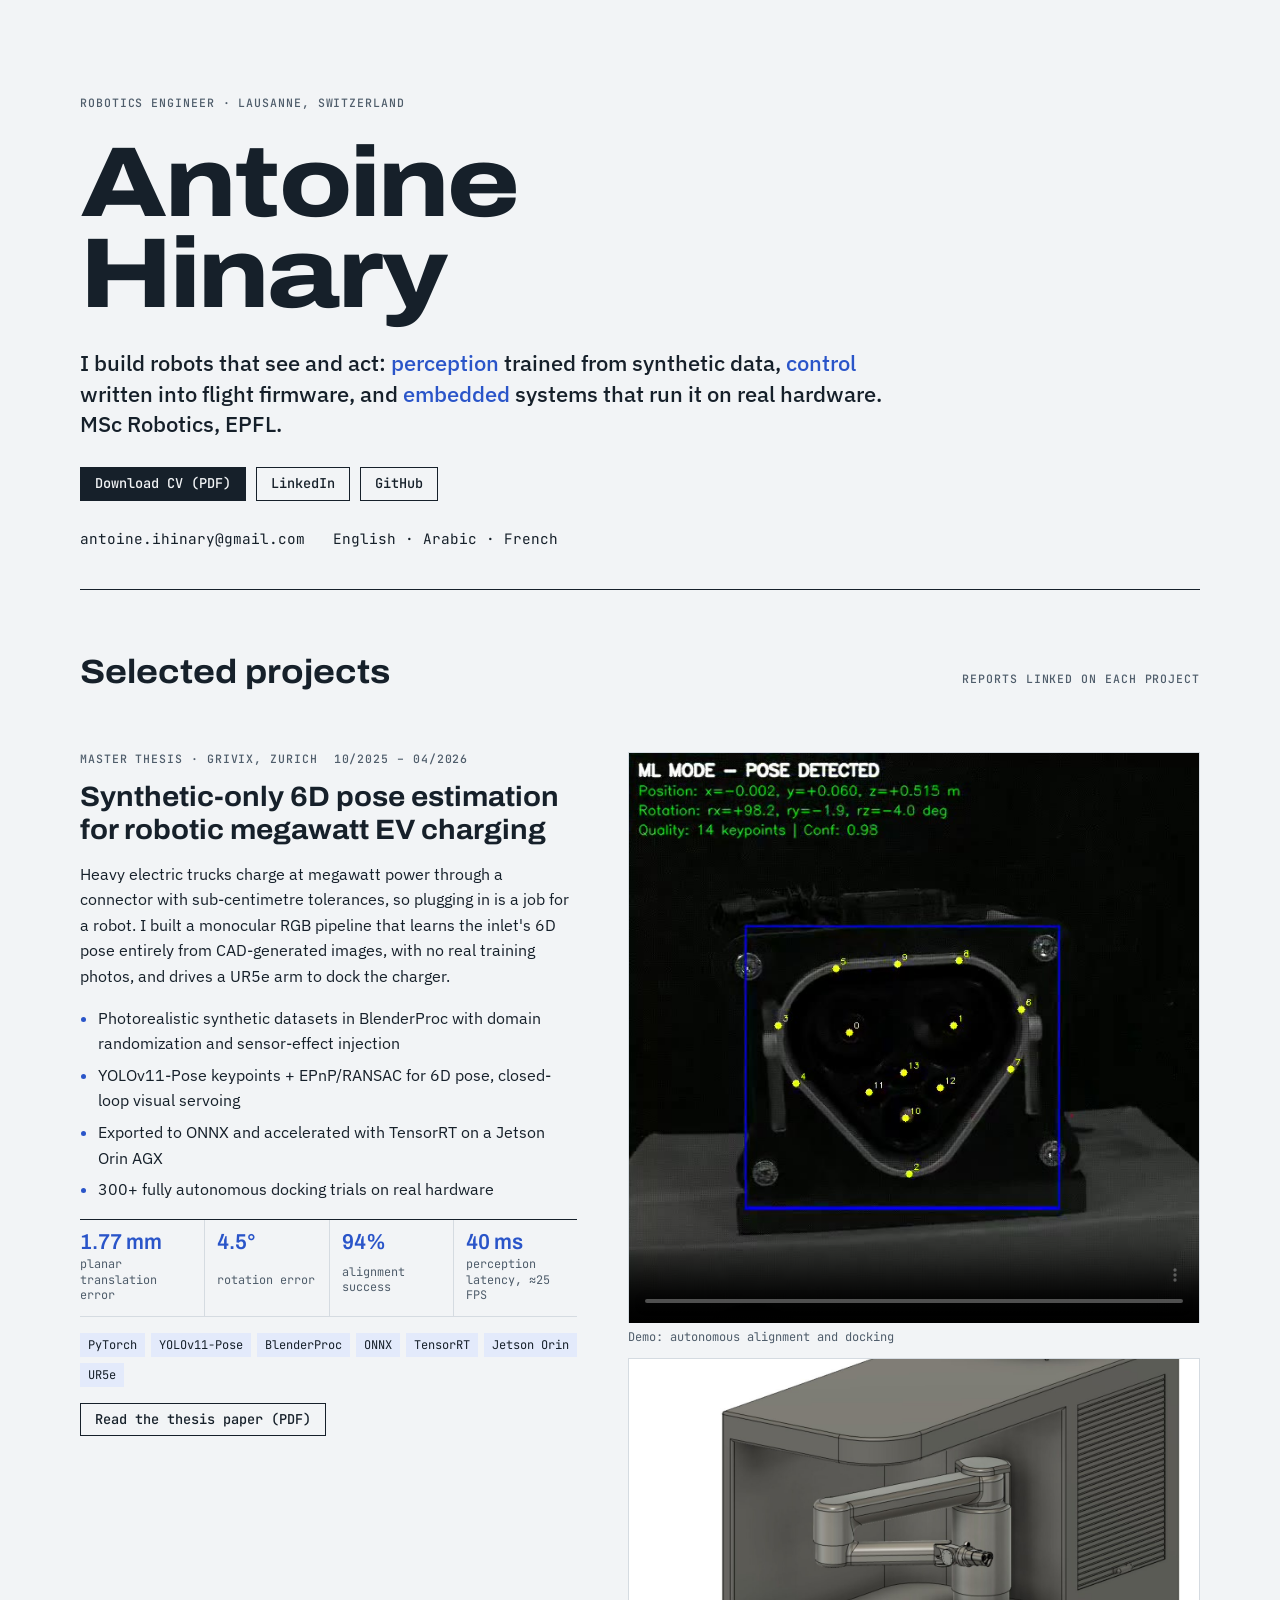
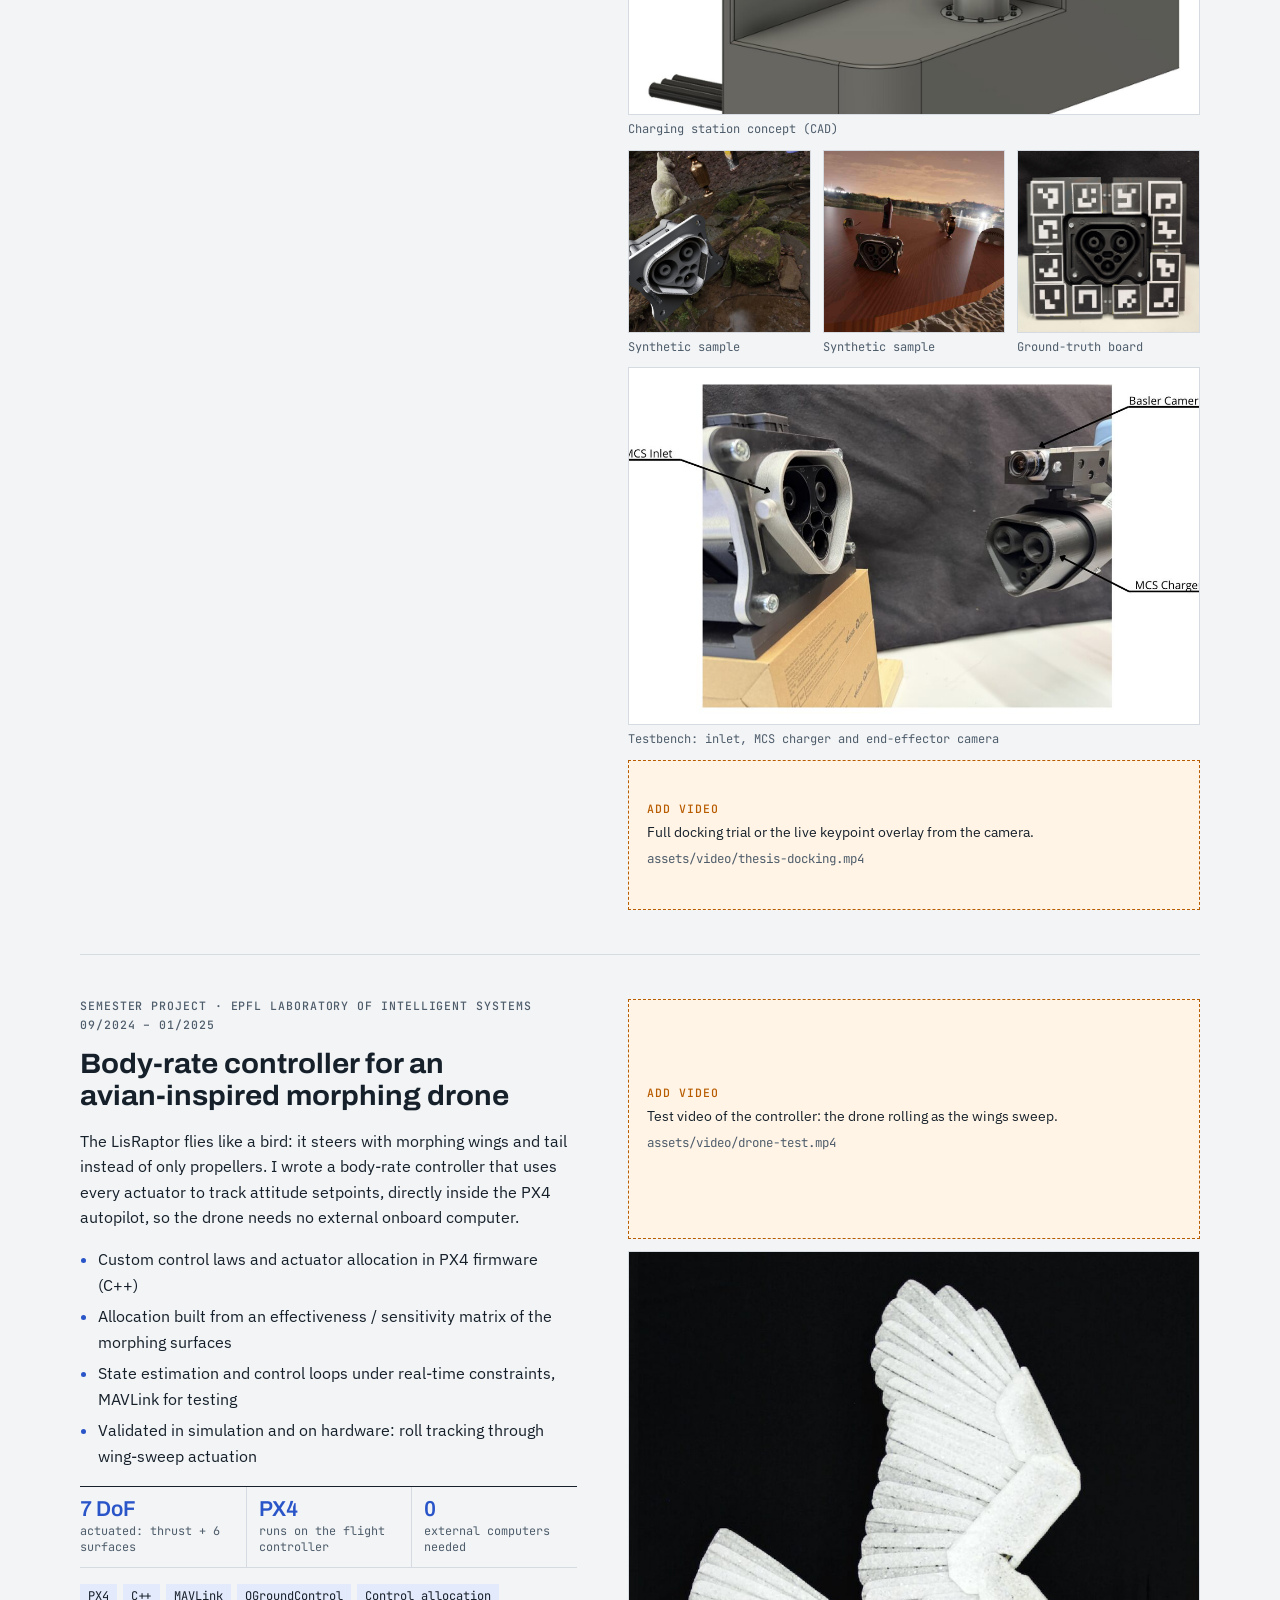
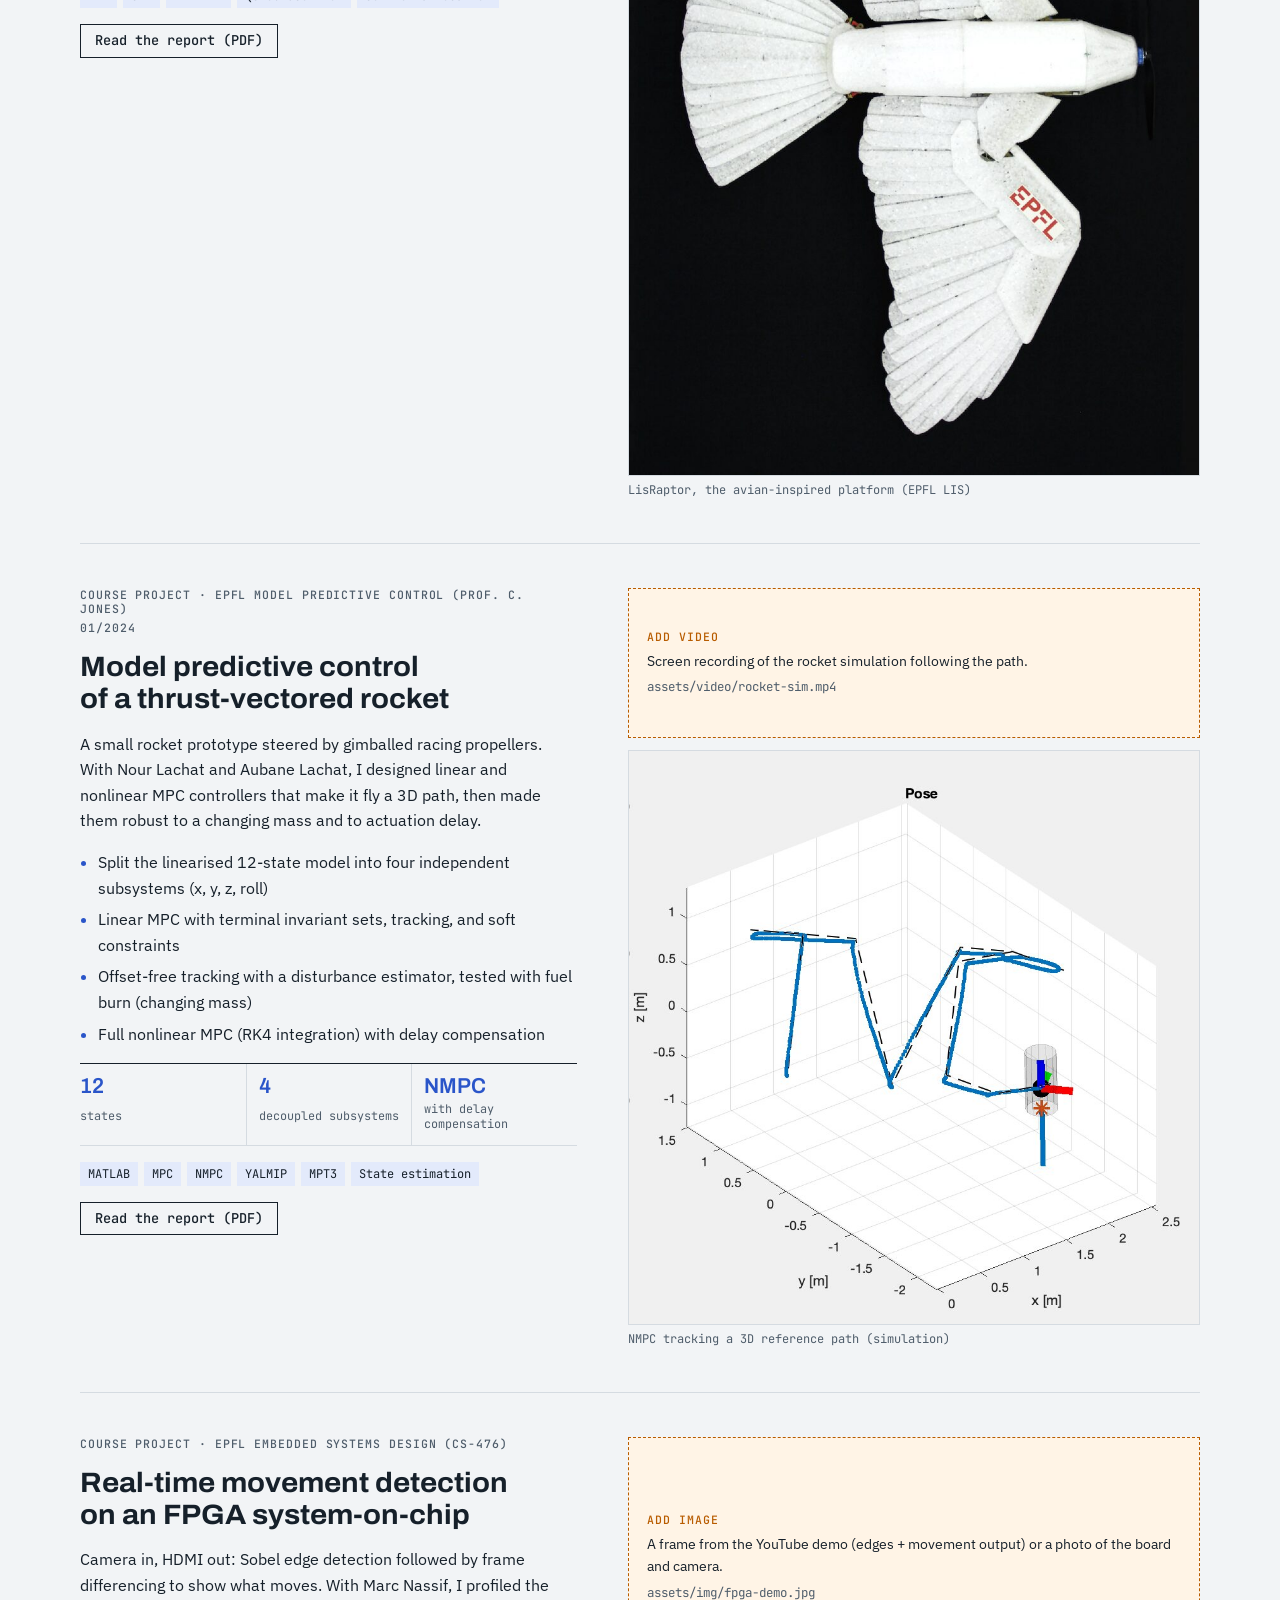
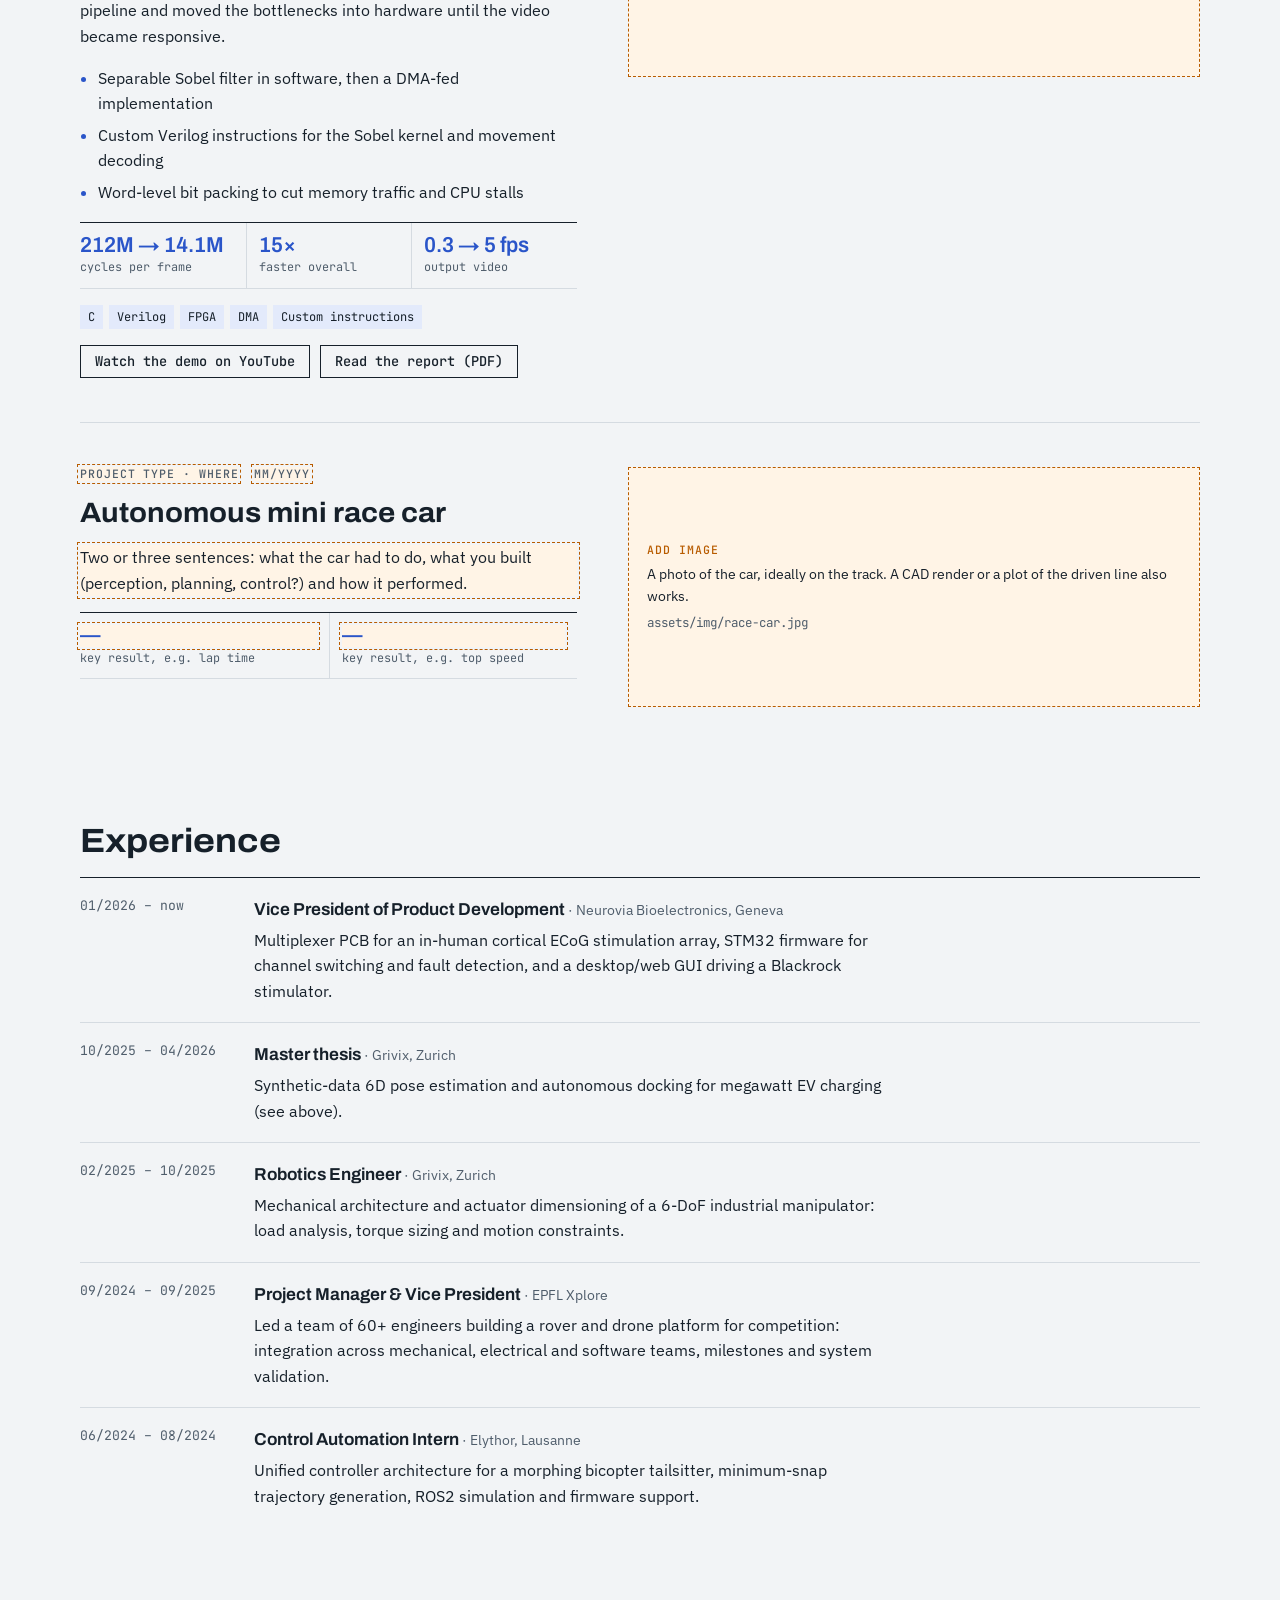
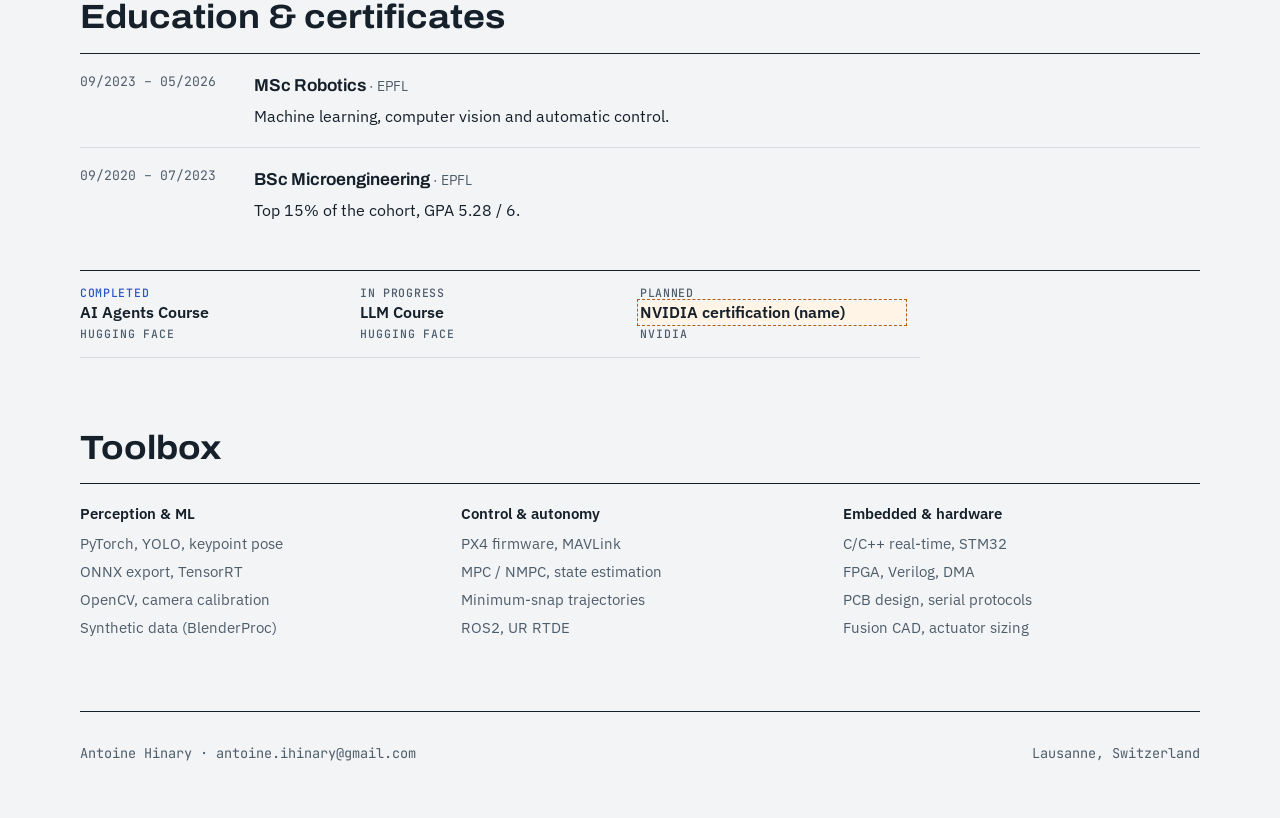
==== index.html @ 93e9c8e4 "first commit" ====
<!doctype html>
<html lang="en">
<head>
<meta charset="utf-8">
<meta name="viewport" content="width=device-width, initial-scale=1, viewport-fit=cover">
<title>Antoine Hinary</title>
<meta name="claude:viewport-fit-sides" content="cover">
<meta name="description" content="Antoine Hinary, robotics engineer: perception, control and embedded systems. Projects, reports and experience.">
<link rel="preconnect" href="https://fonts.googleapis.com">
<link rel="preconnect" href="https://fonts.gstatic.com" crossorigin>
<link rel="stylesheet" href="https://fonts.googleapis.com/css2?family=Archivo:wdth,wght@62..125,400..800&family=IBM+Plex+Sans:ital,wght@0,400;0,500;0,600;1,400&family=JetBrains+Mono:wght@400;500&display=swap">
<style>
/* Layout: a single engineering-datasheet column. Each project is a spec block:
   text + key figures on the left, media on the right; hairline rules between blocks. */
:root{
  --paper:#f2f4f6;      /* cool drafting-paper ground */
  --sheet:#ffffff;      /* raised surfaces (media frames) */
  --ink:#16202a;        /* body text */
  --ink-2:#4f5d6b;      /* secondary text */
  --rule:#d5dbe1;       /* hairlines */
  --cobalt:#2a55c9;     /* accent: links, figures */
  --cobalt-soft:#e3eafb;
  --todo:#b85c00;       /* placeholder markers only */
  --todo-soft:#fff4e6;
  --f-display:"Archivo", "Helvetica Neue", Arial, sans-serif;
  --f-body:"IBM Plex Sans", "Segoe UI", Roboto, sans-serif;
  --f-mono:"JetBrains Mono", ui-monospace, "SFMono-Regular", Menlo, monospace;
  --measure:64ch;
}
@media (prefers-color-scheme: dark){
  :root:not([data-theme="light"]){
    --paper:#10161d; --sheet:#18212b; --ink:#e4e9ee; --ink-2:#9aa8b6; --rule:#2a3540;
    --cobalt:#8eaaf5; --cobalt-soft:#1d2a47; --todo:#f0a050; --todo-soft:#2c2114; color-scheme:dark;
  }
}
:root[data-theme="dark"]{
  --paper:#10161d; --sheet:#18212b; --ink:#e4e9ee; --ink-2:#9aa8b6; --rule:#2a3540;
  --cobalt:#8eaaf5; --cobalt-soft:#1d2a47; --todo:#f0a050; --todo-soft:#2c2114; color-scheme:dark;
}

*{box-sizing:border-box}
body{
  background:var(--paper); color:var(--ink);
  font:400 1rem/1.6 var(--f-body);
  padding-left:max(16px, env(safe-area-inset-left, 0px));
  padding-right:max(16px, env(safe-area-inset-right, 0px));
  -webkit-font-smoothing:antialiased;
}
.wrap{max-width:1120px; margin:0 auto}
a{color:var(--cobalt); text-underline-offset:3px}
a:focus-visible, button:focus-visible{outline:2px solid var(--cobalt); outline-offset:3px; border-radius:2px}
h1,h2,h3{font-family:var(--f-display); text-wrap:balance; margin:0}
p{margin:0}
.mono{font-family:var(--f-mono)}
.label{font:500 .72rem/1.2 var(--f-mono); letter-spacing:.08em; text-transform:uppercase; color:var(--ink-2)}

/* ---------- Header ---------- */
header.top{padding-block:clamp(40px,8vw,88px) 40px; display:grid; gap:28px; border-bottom:1px solid var(--ink)}
.name{font-size:clamp(2.6rem,9vw,6.2rem); font-weight:800; font-stretch:118%; letter-spacing:-.02em; line-height:.92}
.role{font:500 clamp(1.05rem,2.2vw,1.35rem)/1.4 var(--f-body); max-width:var(--measure)}
.role em{font-style:normal; color:var(--cobalt)}
.meta{display:flex; flex-wrap:wrap; gap:10px 28px; align-items:baseline}
.meta span, .meta a{font:400 .9rem/1.4 var(--f-mono)}
.btn{display:inline-flex; align-items:center; gap:8px; padding:9px 14px; border:1px solid var(--ink); color:var(--ink);
  text-decoration:none; font:500 .85rem/1 var(--f-mono); background:transparent; cursor:pointer}
.btn:hover{background:var(--ink); color:var(--paper)}
.btn.primary{background:var(--ink); color:var(--paper)}
.btn.primary:hover{background:var(--cobalt); border-color:var(--cobalt)}
.actions{display:flex; flex-wrap:wrap; gap:10px}

/* ---------- Section heads ---------- */
section.block{padding-block:56px 8px}
.sec-head{display:flex; justify-content:space-between; align-items:baseline; gap:16px; flex-wrap:wrap; margin-bottom:8px}
.sec-head h2{font-size:clamp(1.5rem,3.4vw,2.1rem); font-weight:700; font-stretch:110%}

/* ---------- Project spec block ---------- */
.project{display:grid; grid-template-columns:minmax(0,1fr) minmax(0,1.15fr); gap:clamp(24px,4vw,56px);
  padding-block:44px; border-top:1px solid var(--rule)}
.project:first-of-type{border-top:0}
.project .text{display:grid; gap:16px; align-content:start; min-width:0}
.project h3{font-size:clamp(1.3rem,2.6vw,1.75rem); font-weight:700; line-height:1.15; font-stretch:105%}
.ctx{display:flex; flex-wrap:wrap; gap:6px 16px}
.desc{color:var(--ink); max-width:var(--measure)}
.desc + .desc{margin-top:-4px}
ul.points{margin:0; padding-left:1.1em; display:grid; gap:6px; color:var(--ink)}
ul.points li::marker{color:var(--cobalt)}

/* figures strip: the real numbers of each project */
.figs{display:grid; grid-template-columns:repeat(auto-fit,minmax(118px,1fr)); border-top:1px solid var(--ink); border-bottom:1px solid var(--rule)}
.fig{padding:12px 12px 12px 0; display:grid; gap:4px}
.fig + .fig{padding-left:12px; border-left:1px solid var(--rule)}
.fig b{font:600 1.35rem/1 var(--f-display); font-stretch:95%; color:var(--cobalt); font-variant-numeric:tabular-nums}
.fig span{font:400 .74rem/1.3 var(--f-mono); color:var(--ink-2)}

.tags{display:flex; flex-wrap:wrap; gap:6px}
.tags span{font:400 .75rem/1 var(--f-mono); padding:6px 8px; background:var(--cobalt-soft); color:var(--ink)}

/* ---------- Media ---------- */
.media{display:grid; gap:12px; align-content:start; min-width:0}
figure{margin:0; display:grid; gap:6px}
figure img, figure video{display:block; width:100%; max-width:100%; height:auto; background:var(--sheet); border:1px solid var(--rule)}
figcaption{font:400 .75rem/1.4 var(--f-mono); color:var(--ink-2)}
.grid2{display:grid; grid-template-columns:repeat(2,minmax(0,1fr)); gap:12px}
.grid3{display:grid; grid-template-columns:repeat(3,minmax(0,1fr)); gap:12px}
.sq img{aspect-ratio:1; object-fit:cover}
.wide img{aspect-ratio:16/10; object-fit:cover}

/* Placeholder slot: where Antoine adds his own media. Delete the whole <figure class="slot"> once filled. */
.slot{border:1.5px dashed var(--todo); background:var(--todo-soft); padding:18px; display:grid; gap:6px; align-content:center; min-height:150px}
.slot.tall{min-height:240px}
.slot .label{color:var(--todo)}
.slot p{font-size:.88rem; color:var(--ink)}
.slot code{font:400 .78rem/1.4 var(--f-mono); color:var(--ink-2); word-break:break-all}
.todo-text{background:var(--todo-soft); outline:1.5px dashed var(--todo); outline-offset:2px}

/* ---------- Experience ---------- */
.timeline{display:grid}
.row{display:grid; grid-template-columns:150px minmax(0,1fr); gap:24px; padding-block:18px; border-top:1px solid var(--rule)}
.row:first-child{border-top:1px solid var(--ink)}
.row .when{font:400 .82rem/1.5 var(--f-mono); color:var(--ink-2); font-variant-numeric:tabular-nums}
.row h3{font-size:1.08rem; font-weight:650; font-stretch:100%}
.row h3 small{font:400 .9rem var(--f-body); color:var(--ink-2)}
.row p{color:var(--ink); max-width:var(--measure); margin-top:4px}

/* ---------- Certificates ---------- */
.certs{display:grid; grid-template-columns:repeat(auto-fill,minmax(250px,1fr)); gap:0; border-top:1px solid var(--ink)}
.cert{padding:16px 16px 16px 0; border-bottom:1px solid var(--rule); display:grid; gap:4px}
.cert h3{font:600 1rem/1.3 var(--f-body)}
.cert .status{font:500 .72rem/1 var(--f-mono); letter-spacing:.06em; text-transform:uppercase}
.status.done{color:var(--cobalt)}
.status.prog{color:var(--ink-2)}

/* ---------- Skills ---------- */
.skills{display:grid; grid-template-columns:repeat(auto-fit,minmax(220px,1fr)); gap:24px; border-top:1px solid var(--ink); padding-top:20px}
.skills h3{font:600 .95rem/1.3 var(--f-body); margin-bottom:8px}
.skills ul{list-style:none; padding:0; margin:0; display:grid; gap:4px; color:var(--ink-2); font-size:.93rem}

footer{margin-top:64px; padding-block:32px 48px; border-top:1px solid var(--ink); display:flex; flex-wrap:wrap; justify-content:space-between; gap:16px}
footer p{font:400 .85rem var(--f-mono); color:var(--ink-2)}

@media (max-width:860px){
  .project{grid-template-columns:minmax(0,1fr)}
  .project .media{order:-1}
}
@media (max-width:520px){
  .row{grid-template-columns:minmax(0,1fr); gap:4px}
  .grid3{grid-template-columns:repeat(2,minmax(0,1fr))}
}
@media (prefers-reduced-motion:no-preference){
  .btn{transition:background .15s, color .15s}
}
</style>
</head>
<body>

<div class="wrap">

<header class="top">
  <p class="label">Robotics engineer · Lausanne, Switzerland</p>
  <h1 class="name">Antoine<br>Hinary</h1>
  <p class="role">I build robots that see and act: <em>perception</em> trained from synthetic data, <em>control</em> written into flight firmware, and <em>embedded</em> systems that run it on real hardware. MSc Robotics, EPFL.</p>
  <div class="actions">
    <a class="btn primary" href="reports/Antoine_Hinary_CV.pdf" target="_blank" rel="noopener">Download CV (PDF)</a>
    <!-- ADD: your real LinkedIn and GitHub URLs below -->
    <a class="btn" href="https://www.linkedin.com/in/YOUR-HANDLE" target="_blank" rel="noopener">LinkedIn</a>
    <a class="btn" href="https://github.com/YOUR-HANDLE" target="_blank" rel="noopener">GitHub</a>
  </div>
  <div class="meta">
    <span>antoine.ihinary@gmail.com</span>
    <span>English · Arabic · French</span>
  </div>
</header>

<!-- ================= PROJECTS ================= -->
<section class="block" id="projects">
  <div class="sec-head"><h2>Selected projects</h2><span class="label">Reports linked on each project</span></div>

  <!-- ---------- 1. MASTER THESIS ---------- -->
  <article class="project" id="thesis">
    <div class="text">
      <div class="ctx"><span class="label">Master thesis · Grivix, Zurich</span><span class="label">10/2025 – 04/2026</span></div>
      <h3>Synthetic-only 6D pose estimation for robotic megawatt EV charging</h3>
      <p class="desc">Heavy electric trucks charge at megawatt power through a connector with sub-centimetre tolerances, so plugging in is a job for a robot. I built a monocular RGB pipeline that learns the inlet's 6D pose entirely from CAD-generated images, with no real training photos, and drives a UR5e arm to dock the charger.</p>
      <ul class="points">
        <li>Photorealistic synthetic datasets in BlenderProc with domain randomization and sensor-effect injection</li>
        <li>YOLOv11-Pose keypoints + EPnP/RANSAC for 6D pose, closed-loop visual servoing</li>
        <li>Exported to ONNX and accelerated with TensorRT on a Jetson Orin AGX</li>
        <li>300+ fully autonomous docking trials on real hardware</li>
      </ul>
      <div class="figs">
        <div class="fig"><b>1.77 mm</b><span>planar translation error</span></div>
        <div class="fig"><b>4.5°</b><span>rotation error</span></div>
        <div class="fig"><b>94%</b><span>alignment success</span></div>
        <div class="fig"><b>40 ms</b><span>perception latency, ≈25 FPS</span></div>
      </div>
      <div class="tags"><span>PyTorch</span><span>YOLOv11-Pose</span><span>BlenderProc</span><span>ONNX</span><span>TensorRT</span><span>Jetson Orin</span><span>UR5e</span></div>
      <div class="actions"><a class="btn" href="reports/master-thesis.pdf" target="_blank" rel="noopener">Read the thesis paper (PDF)</a></div>
    </div>
    <div class="media">
      <figure>
        <video src="assets/video/thesis-demo.mp4" poster="assets/img/thesis-demo-poster.jpg" controls muted playsinline preload="metadata"></video>
        <figcaption>Demo: autonomous alignment and docking</figcaption>
      </figure>
      <figure class="wide">
        <img src="assets/img/thesis-station-cad.jpg" alt="CAD model of the charging station enclosure with the robotic arm inside" loading="lazy">
        <figcaption>Charging station concept (CAD)</figcaption>
      </figure>
      <div class="grid3">
        <figure class="sq"><img src="assets/img/thesis-synthetic-1.jpg" alt="Synthetic render of the MCS inlet on a rocky background" loading="lazy"><figcaption>Synthetic sample</figcaption></figure>
        <figure class="sq"><img src="assets/img/thesis-synthetic-2.jpg" alt="Synthetic render of the MCS inlet on a wooden table" loading="lazy"><figcaption>Synthetic sample</figcaption></figure>
        <figure class="sq"><img src="assets/img/thesis-gt-board.jpg" alt="MCS inlet surrounded by ArUco markers for ground truth" loading="lazy"><figcaption>Ground-truth board</figcaption></figure>
      </div>
      <figure class="wide">
        <img src="assets/img/thesis-testbench.jpg" alt="MCS inlet facing the charger with a Basler camera mounted on the end effector" loading="lazy">
        <figcaption>Testbench: inlet, MCS charger and end-effector camera</figcaption>
      </figure>
      <!-- ADD: a second thesis video (e.g. a full docking trial or the keypoint overlay view).
           Save it as assets/video/thesis-docking.mp4, then replace this slot with:
           <figure><video src="assets/video/thesis-docking.mp4" controls muted playsinline preload="metadata"></video><figcaption>...</figcaption></figure> -->
      <figure class="slot">
        <span class="label">Add video</span>
        <p>Full docking trial or the live keypoint overlay from the camera.</p>
        <code>assets/video/thesis-docking.mp4</code>
      </figure>
    </div>
  </article>

  <!-- ---------- 2. AVIAN DRONE ---------- -->
  <article class="project" id="drone">
    <div class="text">
      <div class="ctx"><span class="label">Semester project · EPFL Laboratory of Intelligent Systems</span><span class="label">09/2024 – 01/2025</span></div>
      <h3>Body-rate controller for an avian-inspired morphing drone</h3>
      <p class="desc">The LisRaptor flies like a bird: it steers with morphing wings and tail instead of only propellers. I wrote a body-rate controller that uses every actuator to track attitude setpoints, directly inside the PX4 autopilot, so the drone needs no external onboard computer.</p>
      <ul class="points">
        <li>Custom control laws and actuator allocation in PX4 firmware (C++)</li>
        <li>Allocation built from an effectiveness / sensitivity matrix of the morphing surfaces</li>
        <li>State estimation and control loops under real-time constraints, MAVLink for testing</li>
        <li>Validated in simulation and on hardware: roll tracking through wing-sweep actuation</li>
      </ul>
      <div class="figs">
        <div class="fig"><b>7 DoF</b><span>actuated: thrust + 6 surfaces</span></div>
        <div class="fig"><b>PX4</b><span>runs on the flight controller</span></div>
        <div class="fig"><b>0</b><span>external computers needed</span></div>
      </div>
      <div class="tags"><span>PX4</span><span>C++</span><span>MAVLink</span><span>QGroundControl</span><span>Control allocation</span></div>
      <div class="actions"><a class="btn" href="reports/avian-drone-body-rate-controller.pdf" target="_blank" rel="noopener">Read the report (PDF)</a></div>
    </div>
    <div class="media">
      <!-- ADD: flight / bench-test video of the drone.
           Save it as assets/video/drone-test.mp4, then replace this slot with:
           <figure><video src="assets/video/drone-test.mp4" controls muted playsinline preload="metadata"></video><figcaption>...</figcaption></figure> -->
      <figure class="slot tall">
        <span class="label">Add video</span>
        <p>Test video of the controller: the drone rolling as the wings sweep.</p>
        <code>assets/video/drone-test.mp4</code>
      </figure>
      <figure>
        <img src="assets/img/drone-lis-raptor.jpg" alt="The white avian-inspired LisRaptor drone with spread wings and tail" loading="lazy">
        <figcaption>LisRaptor, the avian-inspired platform (EPFL LIS)</figcaption>
      </figure>
    </div>
  </article>

  <!-- ---------- 3. ROCKET MPC ---------- -->
  <article class="project" id="rocket">
    <div class="text">
      <div class="ctx"><span class="label">Course project · EPFL Model Predictive Control (Prof. C. Jones)</span><span class="label">01/2024</span></div>
      <h3>Model predictive control of a thrust-vectored rocket</h3>
      <p class="desc">A small rocket prototype steered by gimballed racing propellers. With Nour Lachat and Aubane Lachat, I designed linear and nonlinear MPC controllers that make it fly a 3D path, then made them robust to a changing mass and to actuation delay.</p>
      <ul class="points">
        <li>Split the linearised 12-state model into four independent subsystems (x, y, z, roll)</li>
        <li>Linear MPC with terminal invariant sets, tracking, and soft constraints</li>
        <li>Offset-free tracking with a disturbance estimator, tested with fuel burn (changing mass)</li>
        <li>Full nonlinear MPC (RK4 integration) with delay compensation</li>
      </ul>
      <div class="figs">
        <div class="fig"><b>12</b><span>states</span></div>
        <div class="fig"><b>4</b><span>decoupled subsystems</span></div>
        <div class="fig"><b>NMPC</b><span>with delay compensation</span></div>
      </div>
      <div class="tags"><span>MATLAB</span><span>MPC</span><span>NMPC</span><span>YALMIP</span><span>MPT3</span><span>State estimation</span></div>
      <div class="actions"><a class="btn" href="reports/rocket-mpc.pdf" target="_blank" rel="noopener">Read the report (PDF)</a></div>
    </div>
    <div class="media">
      <!-- ADD: screen recording of the simulation (the rocket flying the trajectory).
           Save it as assets/video/rocket-sim.mp4, then replace this slot with a <video> like above. -->
      <figure class="slot">
        <span class="label">Add video</span>
        <p>Screen recording of the rocket simulation following the path.</p>
        <code>assets/video/rocket-sim.mp4</code>
      </figure>
      <figure>
        <img src="assets/img/rocket-trajectory.jpg" alt="3D plot of the rocket tracking a reference path with the nonlinear MPC" loading="lazy">
        <figcaption>NMPC tracking a 3D reference path (simulation)</figcaption>
      </figure>
    </div>
  </article>

  <!-- ---------- 4. FPGA MOVEMENT DETECTION ---------- -->
  <article class="project" id="fpga">
    <div class="text">
      <div class="ctx"><span class="label">Course project · EPFL Embedded Systems Design (CS-476)</span></div>
      <h3>Real-time movement detection on an FPGA system-on-chip</h3>
      <p class="desc">Camera in, HDMI out: Sobel edge detection followed by frame differencing to show what moves. With Marc Nassif, I profiled the pipeline and moved the bottlenecks into hardware until the video became responsive.</p>
      <ul class="points">
        <li>Separable Sobel filter in software, then a DMA-fed implementation</li>
        <li>Custom Verilog instructions for the Sobel kernel and movement decoding</li>
        <li>Word-level bit packing to cut memory traffic and CPU stalls</li>
      </ul>
      <div class="figs">
        <div class="fig"><b>212M → 14.1M</b><span>cycles per frame</span></div>
        <div class="fig"><b>15×</b><span>faster overall</span></div>
        <div class="fig"><b>0.3 → 5 fps</b><span>output video</span></div>
      </div>
      <div class="tags"><span>C</span><span>Verilog</span><span>FPGA</span><span>DMA</span><span>Custom instructions</span></div>
      <div class="actions">
        <a class="btn" href="https://youtu.be/5rFBaMkaR-A" target="_blank" rel="noopener">Watch the demo on YouTube</a>
        <a class="btn" href="reports/fpga-movement-detection.pdf" target="_blank" rel="noopener">Read the report (PDF)</a>
      </div>
    </div>
    <div class="media">
      <!-- ADD: a screenshot from the YouTube demo or a photo of the board + camera.
           Save it as assets/img/fpga-demo.jpg, then replace this slot with:
           <figure><img src="assets/img/fpga-demo.jpg" alt="..." loading="lazy"><figcaption>...</figcaption></figure> -->
      <figure class="slot tall">
        <span class="label">Add image</span>
        <p>A frame from the YouTube demo (edges + movement output) or a photo of the board and camera.</p>
        <code>assets/img/fpga-demo.jpg</code>
      </figure>
    </div>
  </article>

  <!-- ---------- 5. MINI RACE CAR (to fill in) ---------- -->
  <article class="project" id="race-car">
    <div class="text">
      <!-- ADD: replace the highlighted text with the real context, dates, description and numbers. -->
      <div class="ctx"><span class="label todo-text">Project type · where</span><span class="label todo-text">MM/YYYY</span></div>
      <h3>Autonomous mini race car</h3>
      <p class="desc todo-text">Two or three sentences: what the car had to do, what you built (perception, planning, control?) and how it performed.</p>
      <div class="figs">
        <div class="fig"><b class="todo-text">—</b><span>key result, e.g. lap time</span></div>
        <div class="fig"><b class="todo-text">—</b><span>key result, e.g. top speed</span></div>
      </div>
      <!-- ADD: once you have the report, save it as reports/mini-race-car.pdf and uncomment:
      <div class="actions"><a class="btn" href="reports/mini-race-car.pdf" target="_blank" rel="noopener">Read the report (PDF)</a></div> -->
    </div>
    <div class="media">
      <!-- ADD: any photo of the car (on the track is best). Save as assets/img/race-car.jpg -->
      <figure class="slot tall">
        <span class="label">Add image</span>
        <p>A photo of the car, ideally on the track. A CAD render or a plot of the driven line also works.</p>
        <code>assets/img/race-car.jpg</code>
      </figure>
    </div>
  </article>
</section>

<!-- ================= EXPERIENCE ================= -->
<section class="block" id="experience">
  <div class="sec-head"><h2>Experience</h2></div>
  <div class="timeline">
    <div class="row">
      <span class="when">01/2026 – now</span>
      <div><h3>Vice President of Product Development <small>· Neurovia Bioelectronics, Geneva</small></h3>
      <p>Multiplexer PCB for an in-human cortical ECoG stimulation array, STM32 firmware for channel switching and fault detection, and a desktop/web GUI driving a Blackrock stimulator.</p></div>
    </div>
    <div class="row">
      <span class="when">10/2025 – 04/2026</span>
      <div><h3>Master thesis <small>· Grivix, Zurich</small></h3>
      <p>Synthetic-data 6D pose estimation and autonomous docking for megawatt EV charging (see above).</p></div>
    </div>
    <div class="row">
      <span class="when">02/2025 – 10/2025</span>
      <div><h3>Robotics Engineer <small>· Grivix, Zurich</small></h3>
      <p>Mechanical architecture and actuator dimensioning of a 6-DoF industrial manipulator: load analysis, torque sizing and motion constraints.</p></div>
    </div>
    <div class="row">
      <span class="when">09/2024 – 09/2025</span>
      <div><h3>Project Manager &amp; Vice President <small>· EPFL Xplore</small></h3>
      <p>Led a team of 60+ engineers building a rover and drone platform for competition: integration across mechanical, electrical and software teams, milestones and system validation.</p></div>
    </div>
    <div class="row">
      <span class="when">06/2024 – 08/2024</span>
      <div><h3>Control Automation Intern <small>· Elythor, Lausanne</small></h3>
      <p>Unified controller architecture for a morphing bicopter tailsitter, minimum-snap trajectory generation, ROS2 simulation and firmware support.</p></div>
    </div>
  </div>
  <!-- ADD (optional): a photo of the Xplore rover/drone would make a strong extra project block. -->
</section>

<!-- ================= EDUCATION + CERTIFICATES ================= -->
<section class="block" id="education">
  <div class="sec-head"><h2>Education &amp; certificates</h2></div>
  <div class="timeline">
    <div class="row">
      <span class="when">09/2023 – 05/2026</span>
      <div><h3>MSc Robotics <small>· EPFL</small></h3><p>Machine learning, computer vision and automatic control.</p></div>
    </div>
    <div class="row">
      <span class="when">09/2020 – 07/2023</span>
      <div><h3>BSc Microengineering <small>· EPFL</small></h3><p>Top 15% of the cohort, GPA 5.28 / 6.</p></div>
    </div>
  </div>
  <!-- ADD: one .cert block per certificate. Link the badge or certificate URL in the title when you have it. -->
  <div class="certs" style="margin-top:28px">
    <div class="cert"><span class="status done">Completed</span><h3>AI Agents Course</h3><span class="label">Hugging Face</span></div>
    <div class="cert"><span class="status prog">In progress</span><h3>LLM Course</h3><span class="label">Hugging Face</span></div>
    <div class="cert"><span class="status prog">Planned</span><h3 class="todo-text">NVIDIA certification (name)</h3><span class="label">NVIDIA</span></div>
  </div>
</section>

<!-- ================= SKILLS ================= -->
<section class="block" id="skills">
  <div class="sec-head"><h2>Toolbox</h2></div>
  <div class="skills">
    <div><h3>Perception &amp; ML</h3><ul><li>PyTorch, YOLO, keypoint pose</li><li>ONNX export, TensorRT</li><li>OpenCV, camera calibration</li><li>Synthetic data (BlenderProc)</li></ul></div>
    <div><h3>Control &amp; autonomy</h3><ul><li>PX4 firmware, MAVLink</li><li>MPC / NMPC, state estimation</li><li>Minimum-snap trajectories</li><li>ROS2, UR RTDE</li></ul></div>
    <div><h3>Embedded &amp; hardware</h3><ul><li>C/C++ real-time, STM32</li><li>FPGA, Verilog, DMA</li><li>PCB design, serial protocols</li><li>Fusion CAD, actuator sizing</li></ul></div>
  </div>
</section>

<footer>
  <p>Antoine Hinary · antoine.ihinary@gmail.com</p>
  <p>Lausanne, Switzerland</p>
</footer>

</div>
</body>
</html>
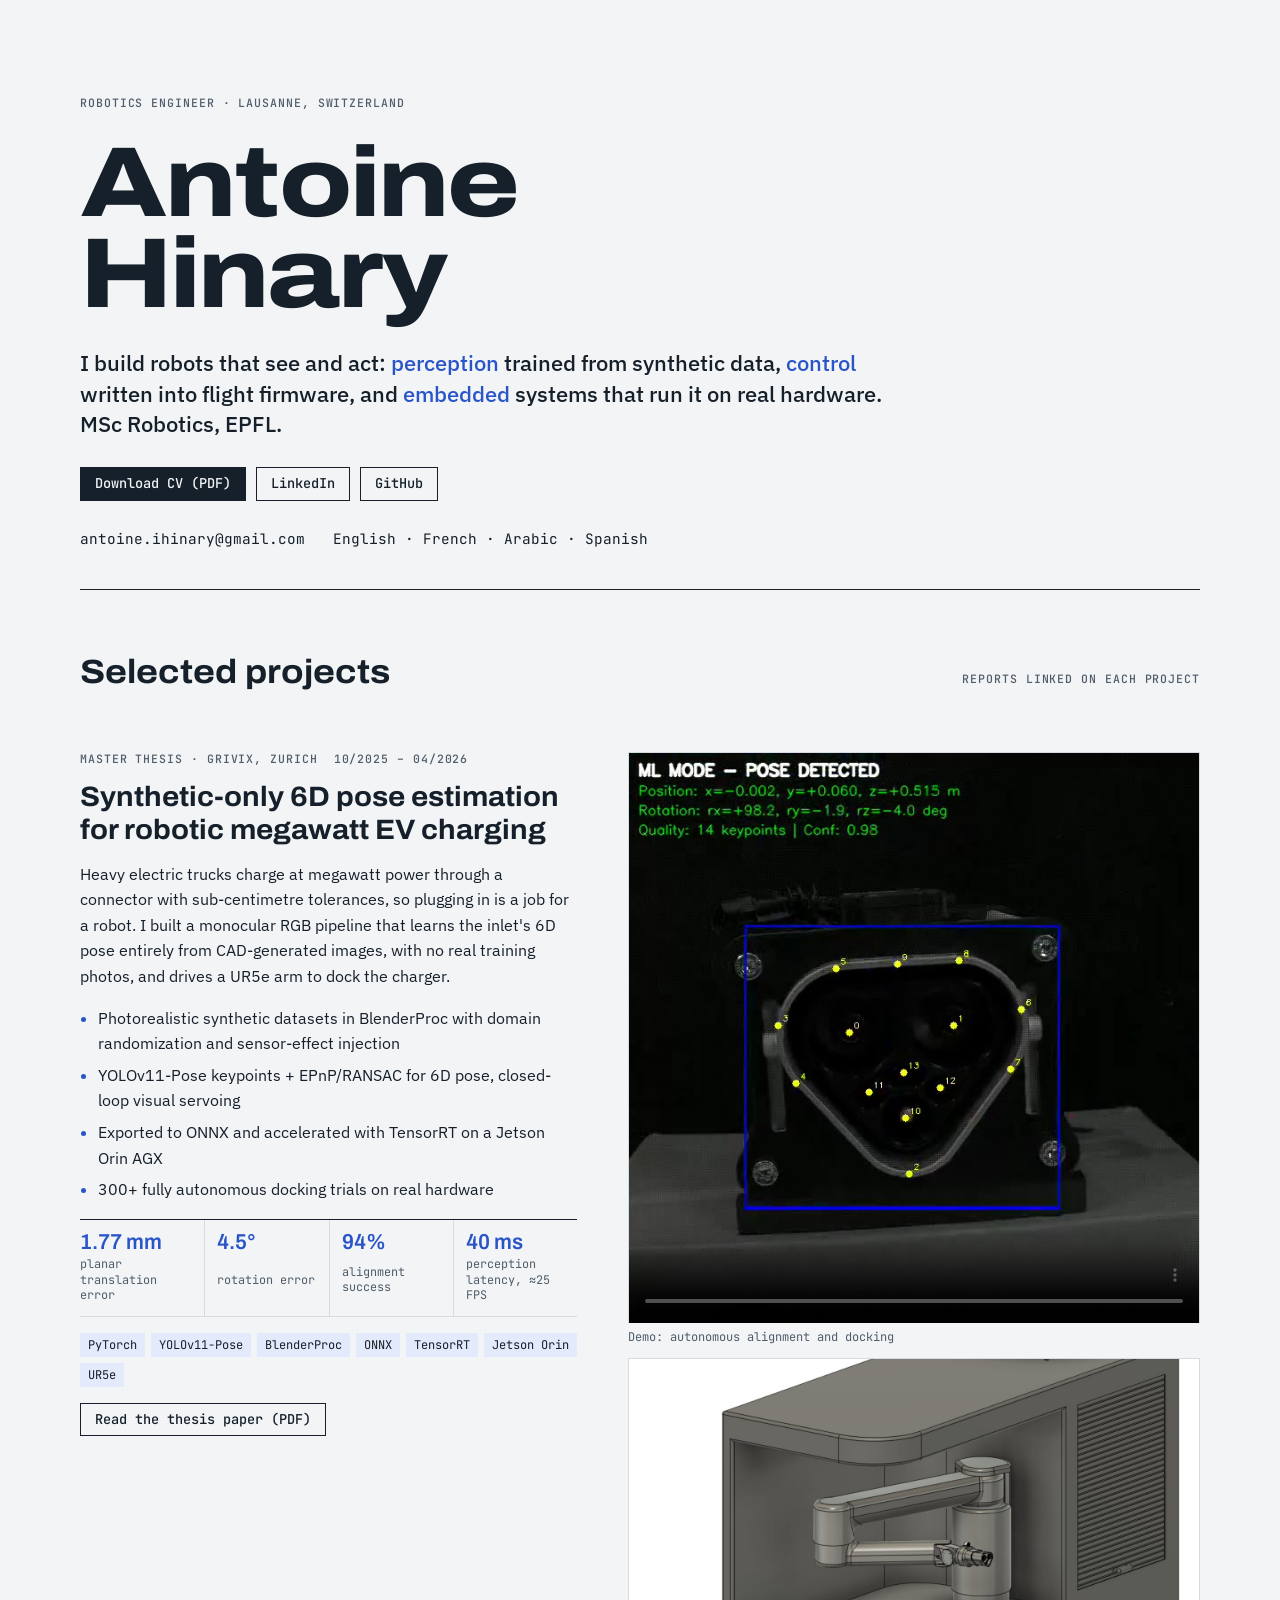
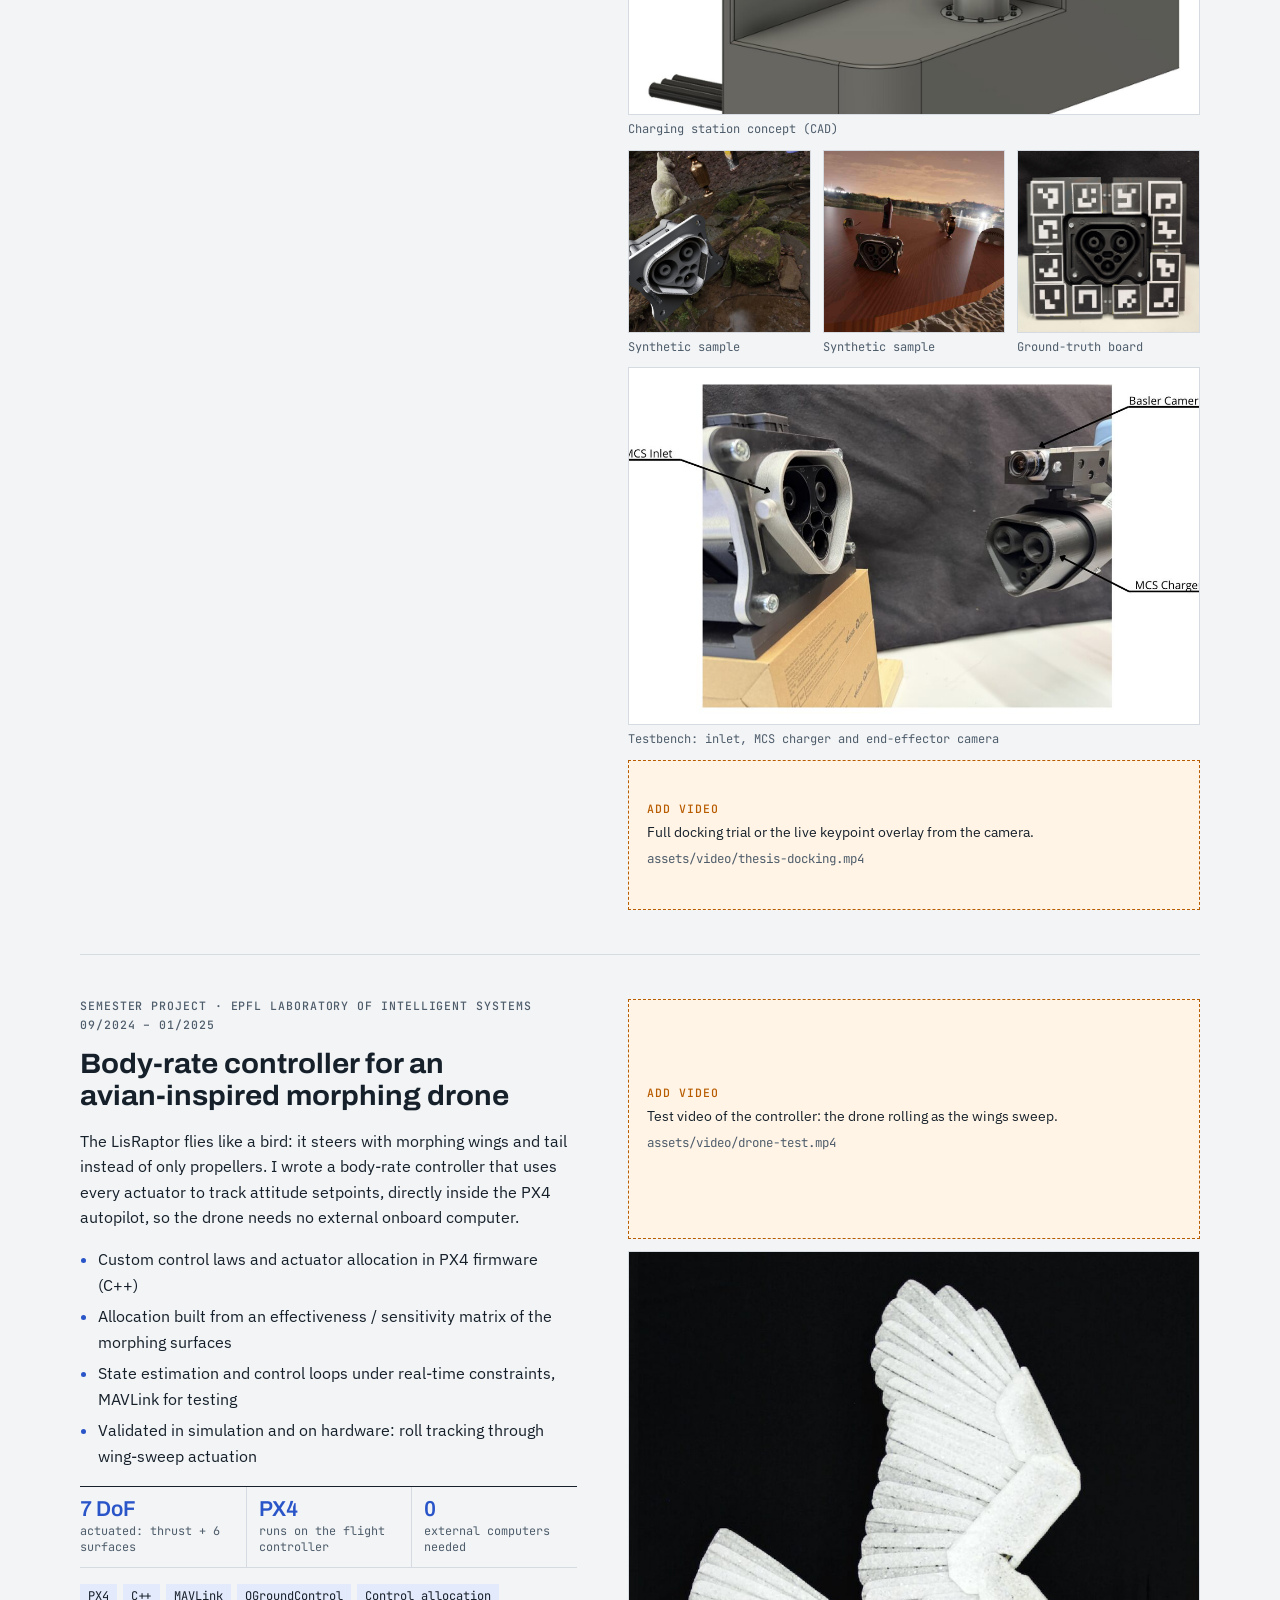
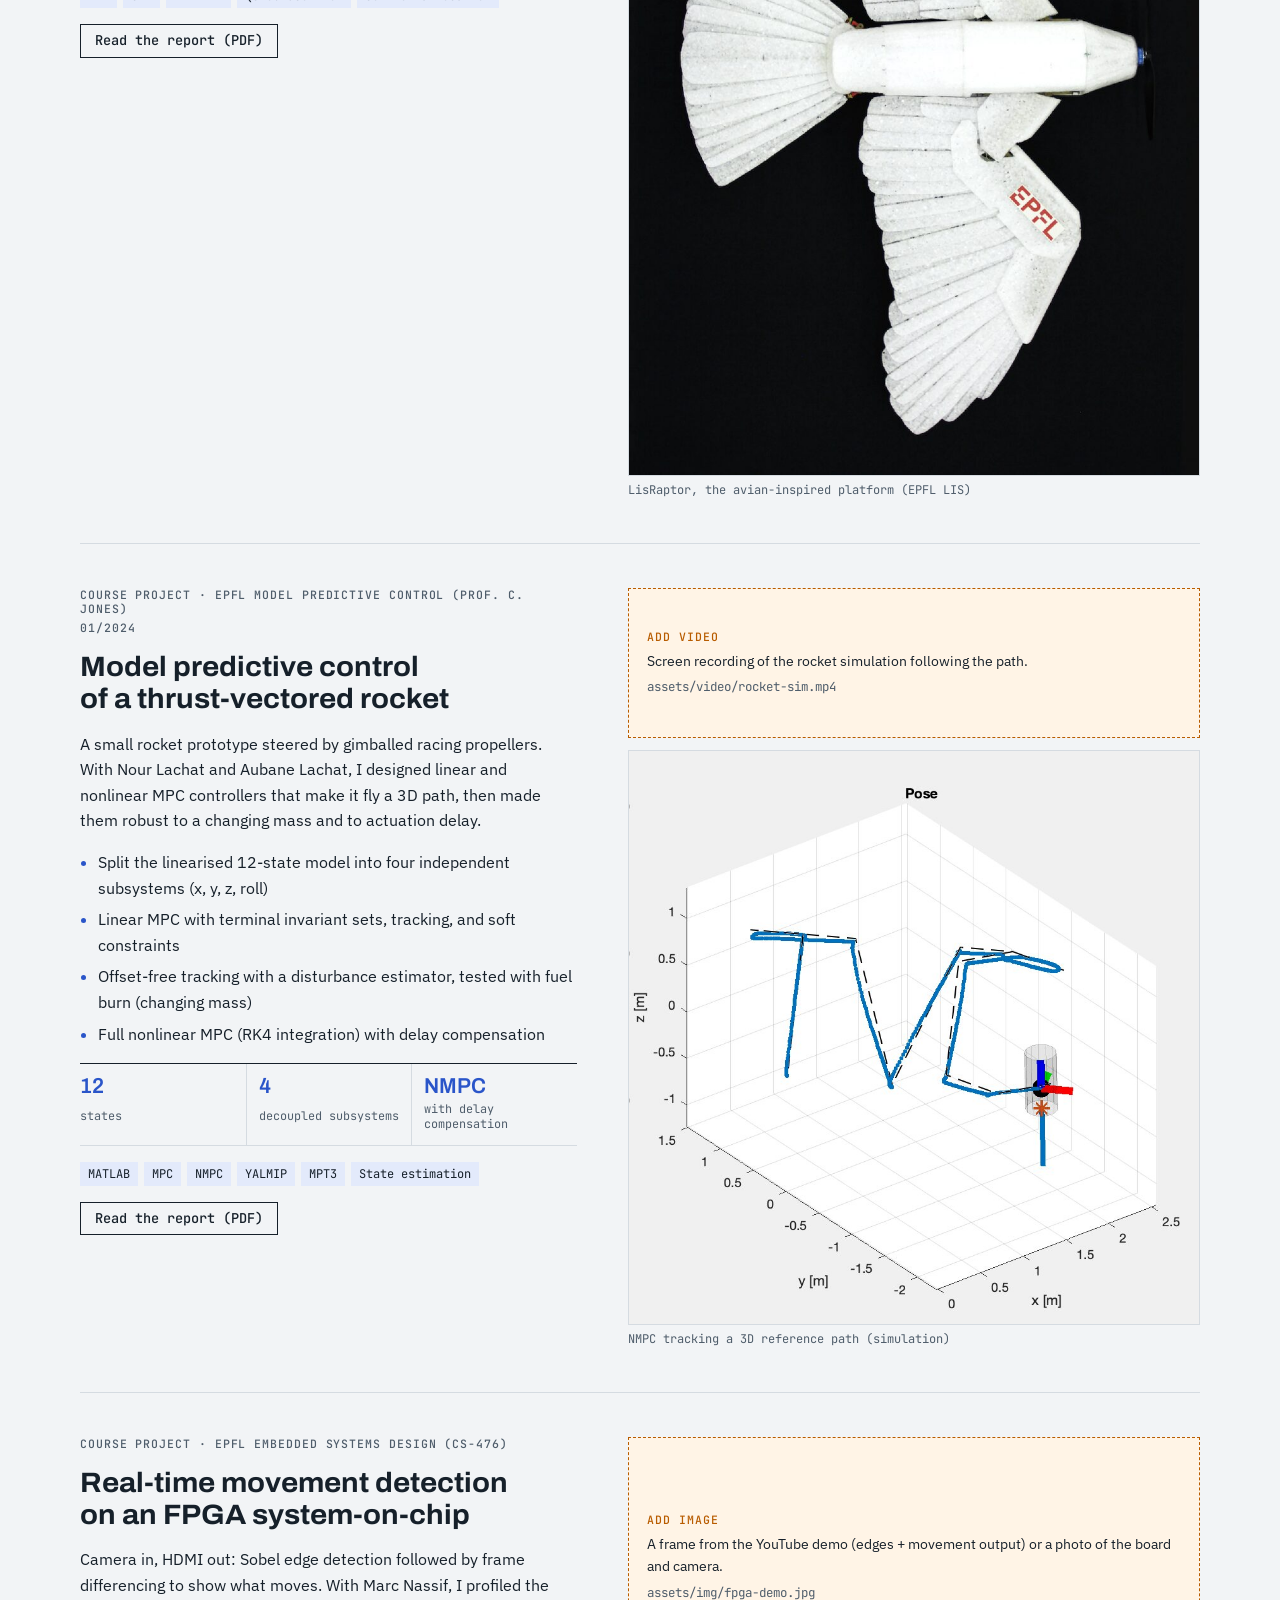
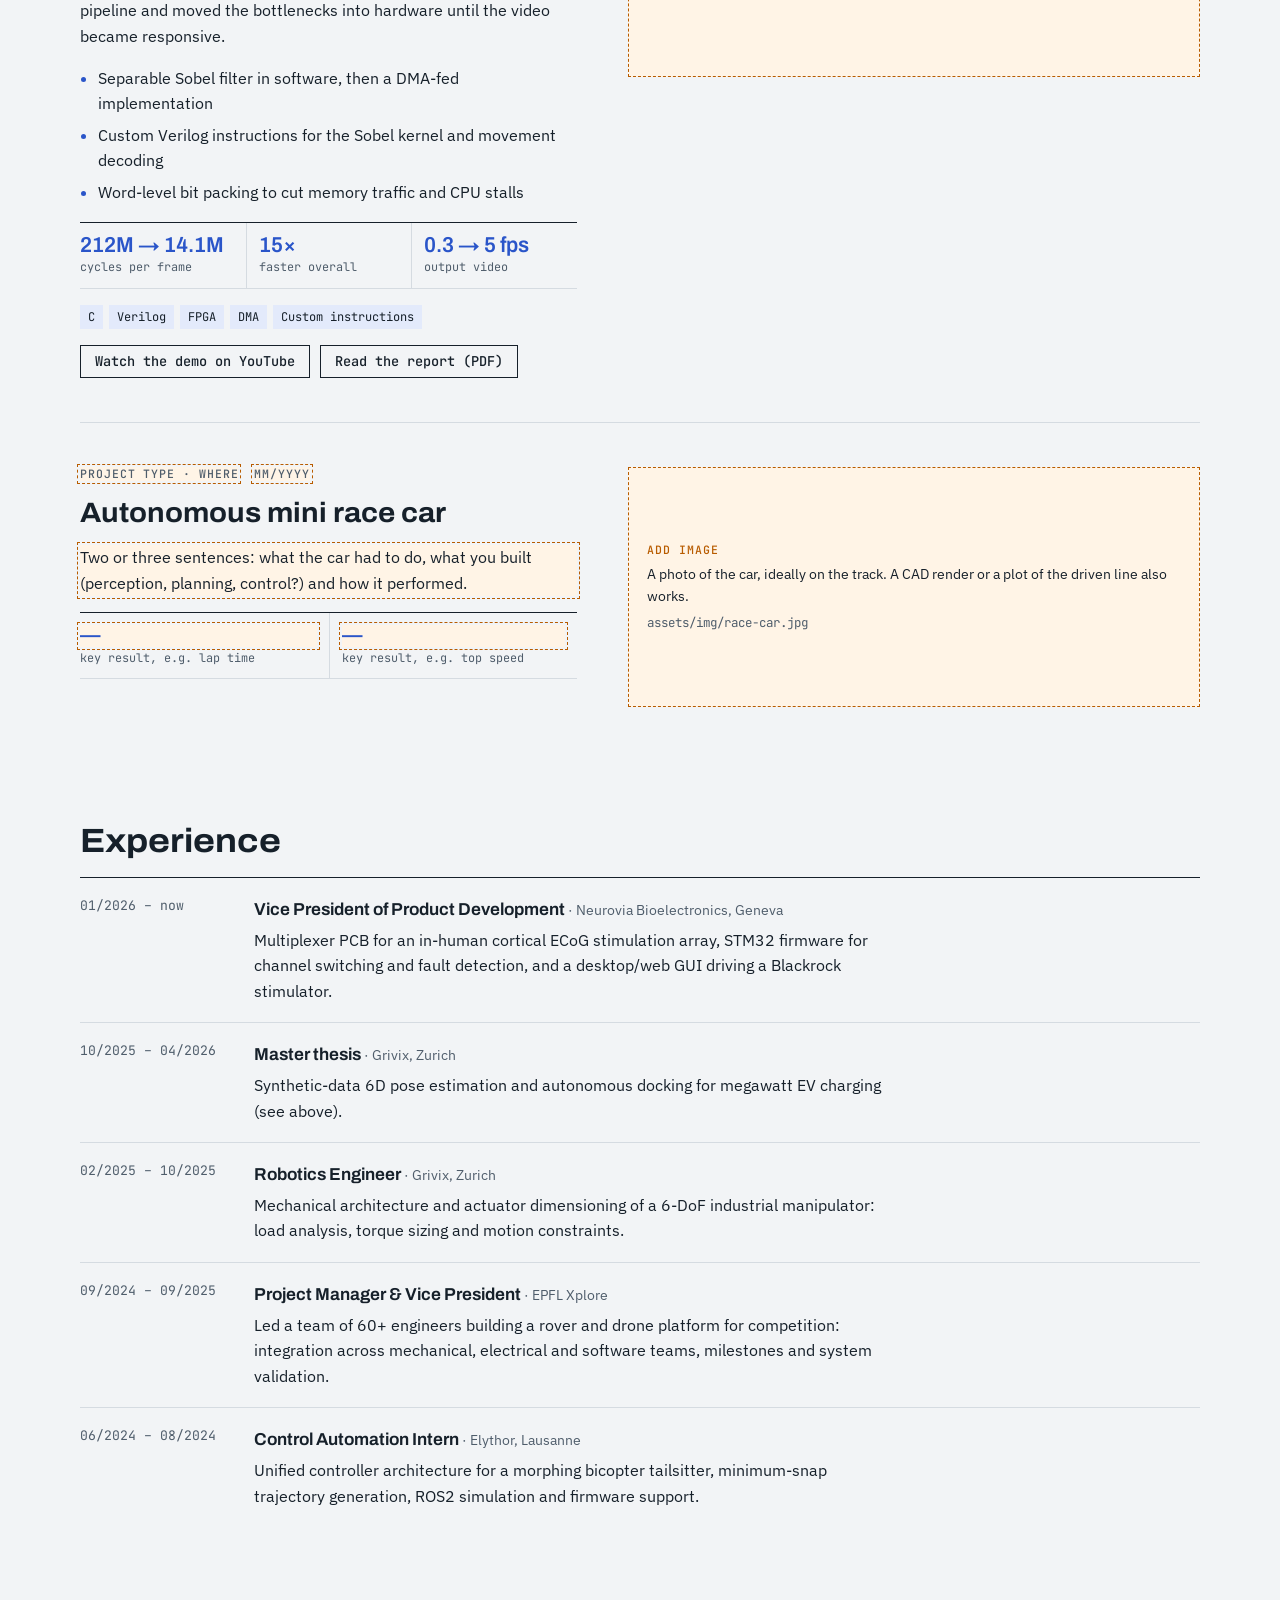
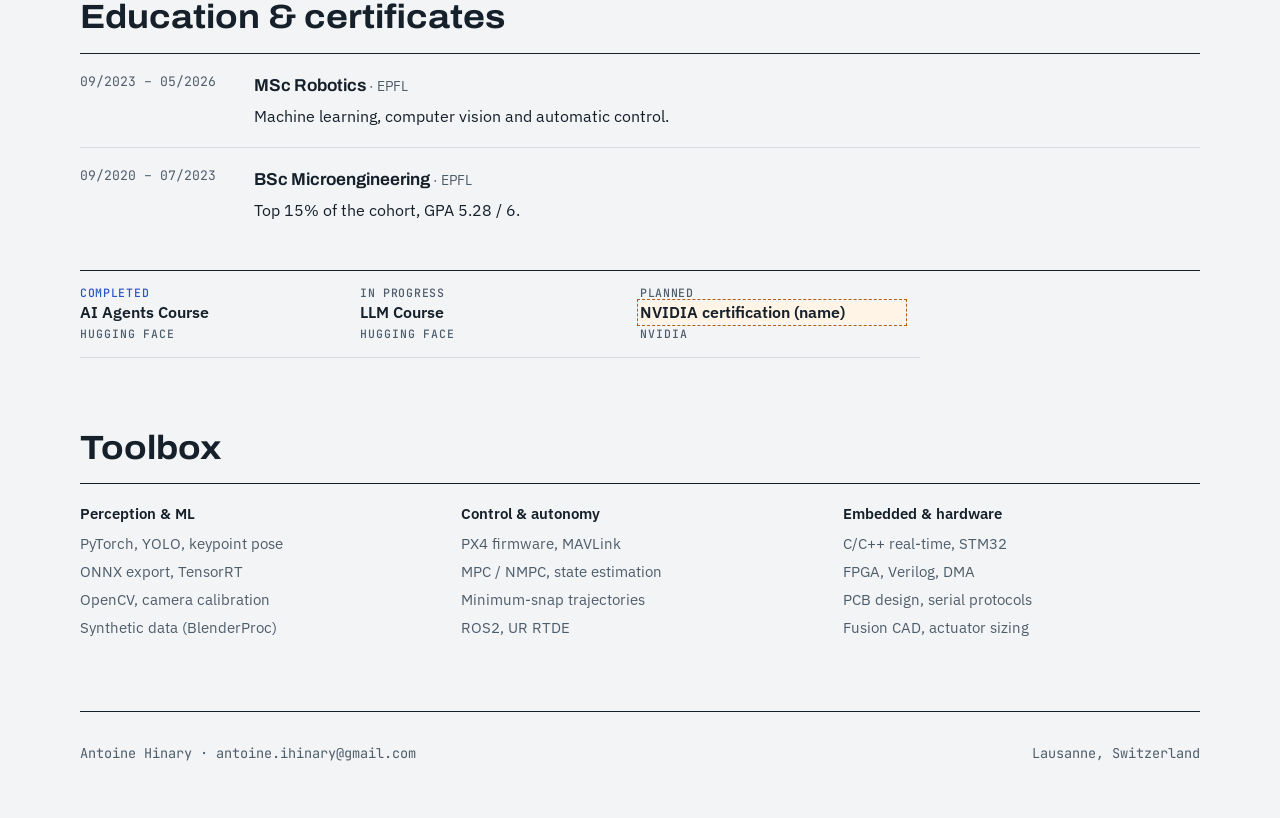
==== commit 24c5e414: "Added linkedIn & Github links" ====
--- a/index.html
+++ b/index.html
@@ -162,12 +162,12 @@
   <div class="actions">
     <a class="btn primary" href="reports/Antoine_Hinary_CV.pdf" target="_blank" rel="noopener">Download CV (PDF)</a>
     <!-- ADD: your real LinkedIn and GitHub URLs below -->
-    <a class="btn" href="https://www.linkedin.com/in/YOUR-HANDLE" target="_blank" rel="noopener">LinkedIn</a>
-    <a class="btn" href="https://github.com/YOUR-HANDLE" target="_blank" rel="noopener">GitHub</a>
+    <a class="btn" href="https://www.linkedin.com/in/antoine-hinary/" target="_blank" rel="noopener">LinkedIn</a>
+    <a class="btn" href="https://github.com/antoinehinary" target="_blank" rel="noopener">GitHub</a>
   </div>
   <div class="meta">
     <span>antoine.ihinary@gmail.com</span>
-    <span>English · Arabic · French</span>
+    <span>English · French · Arabic · Spanish</span>
   </div>
 </header>
 
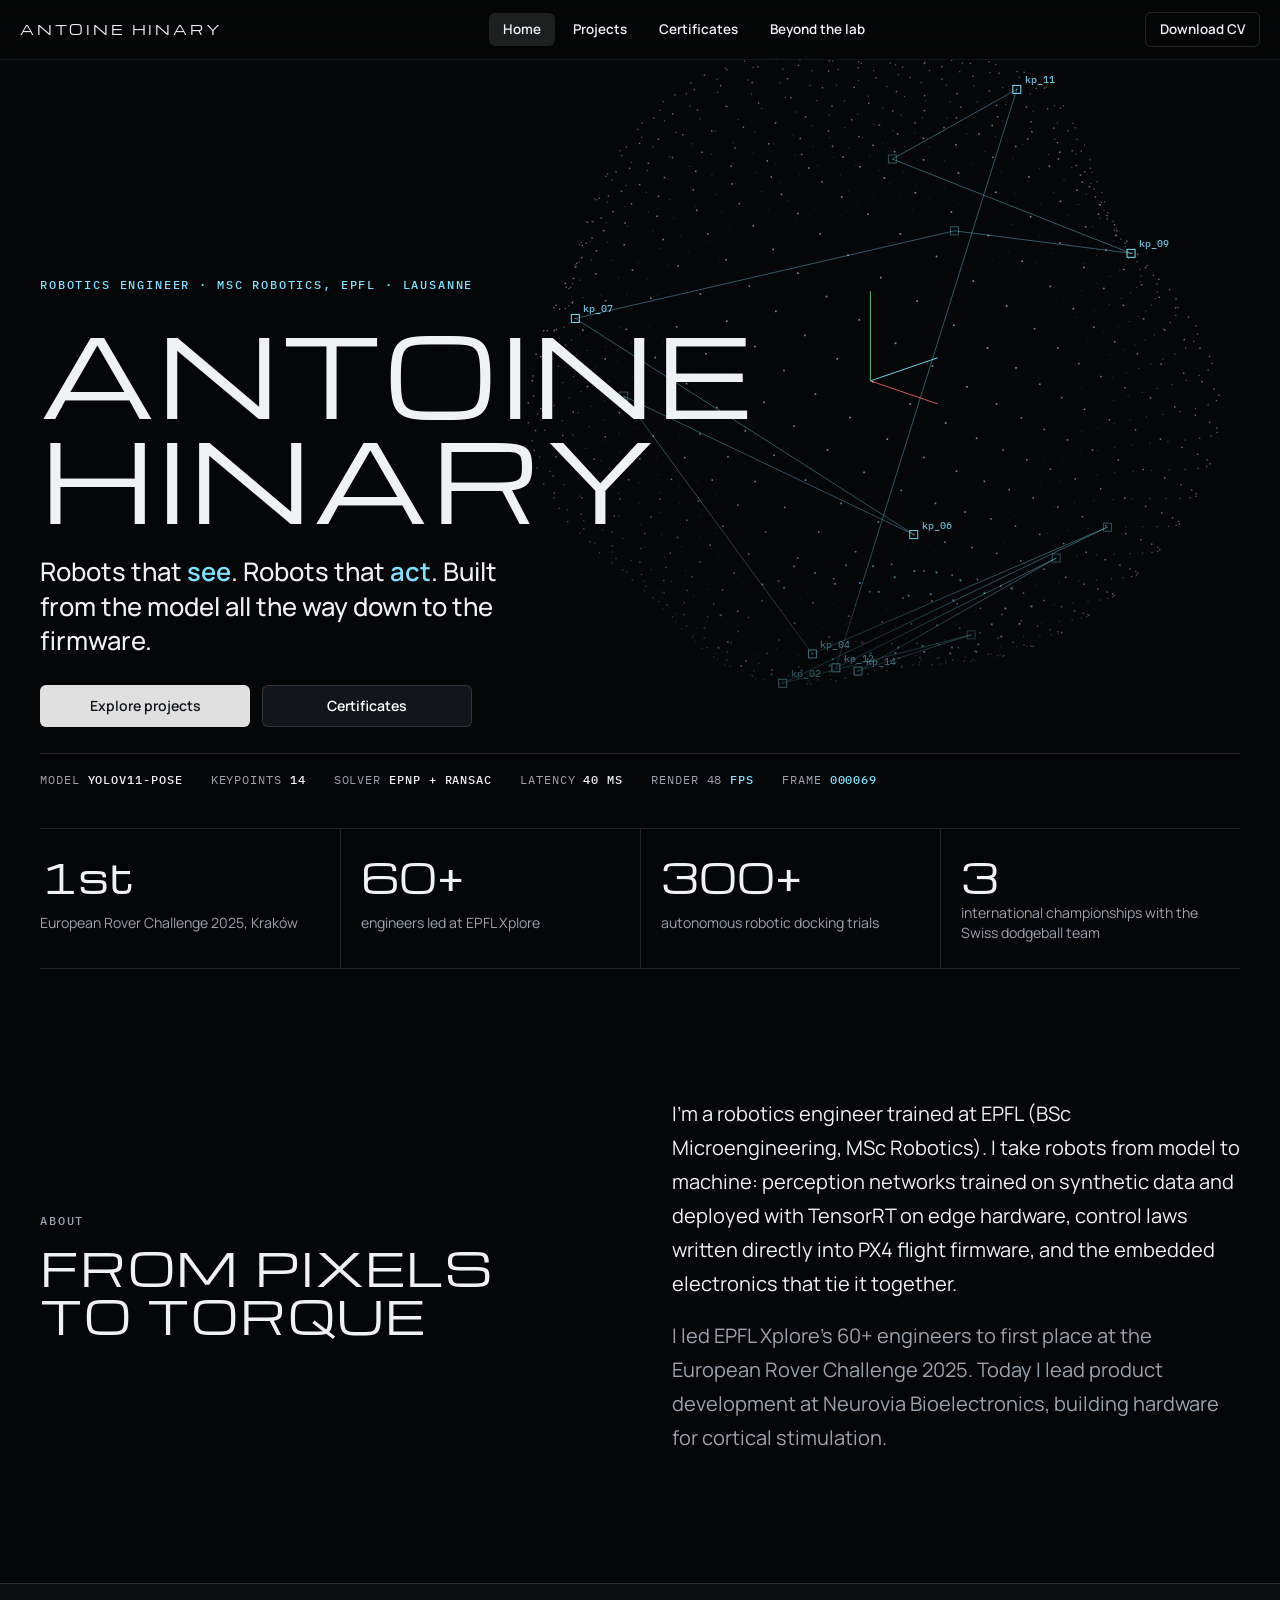
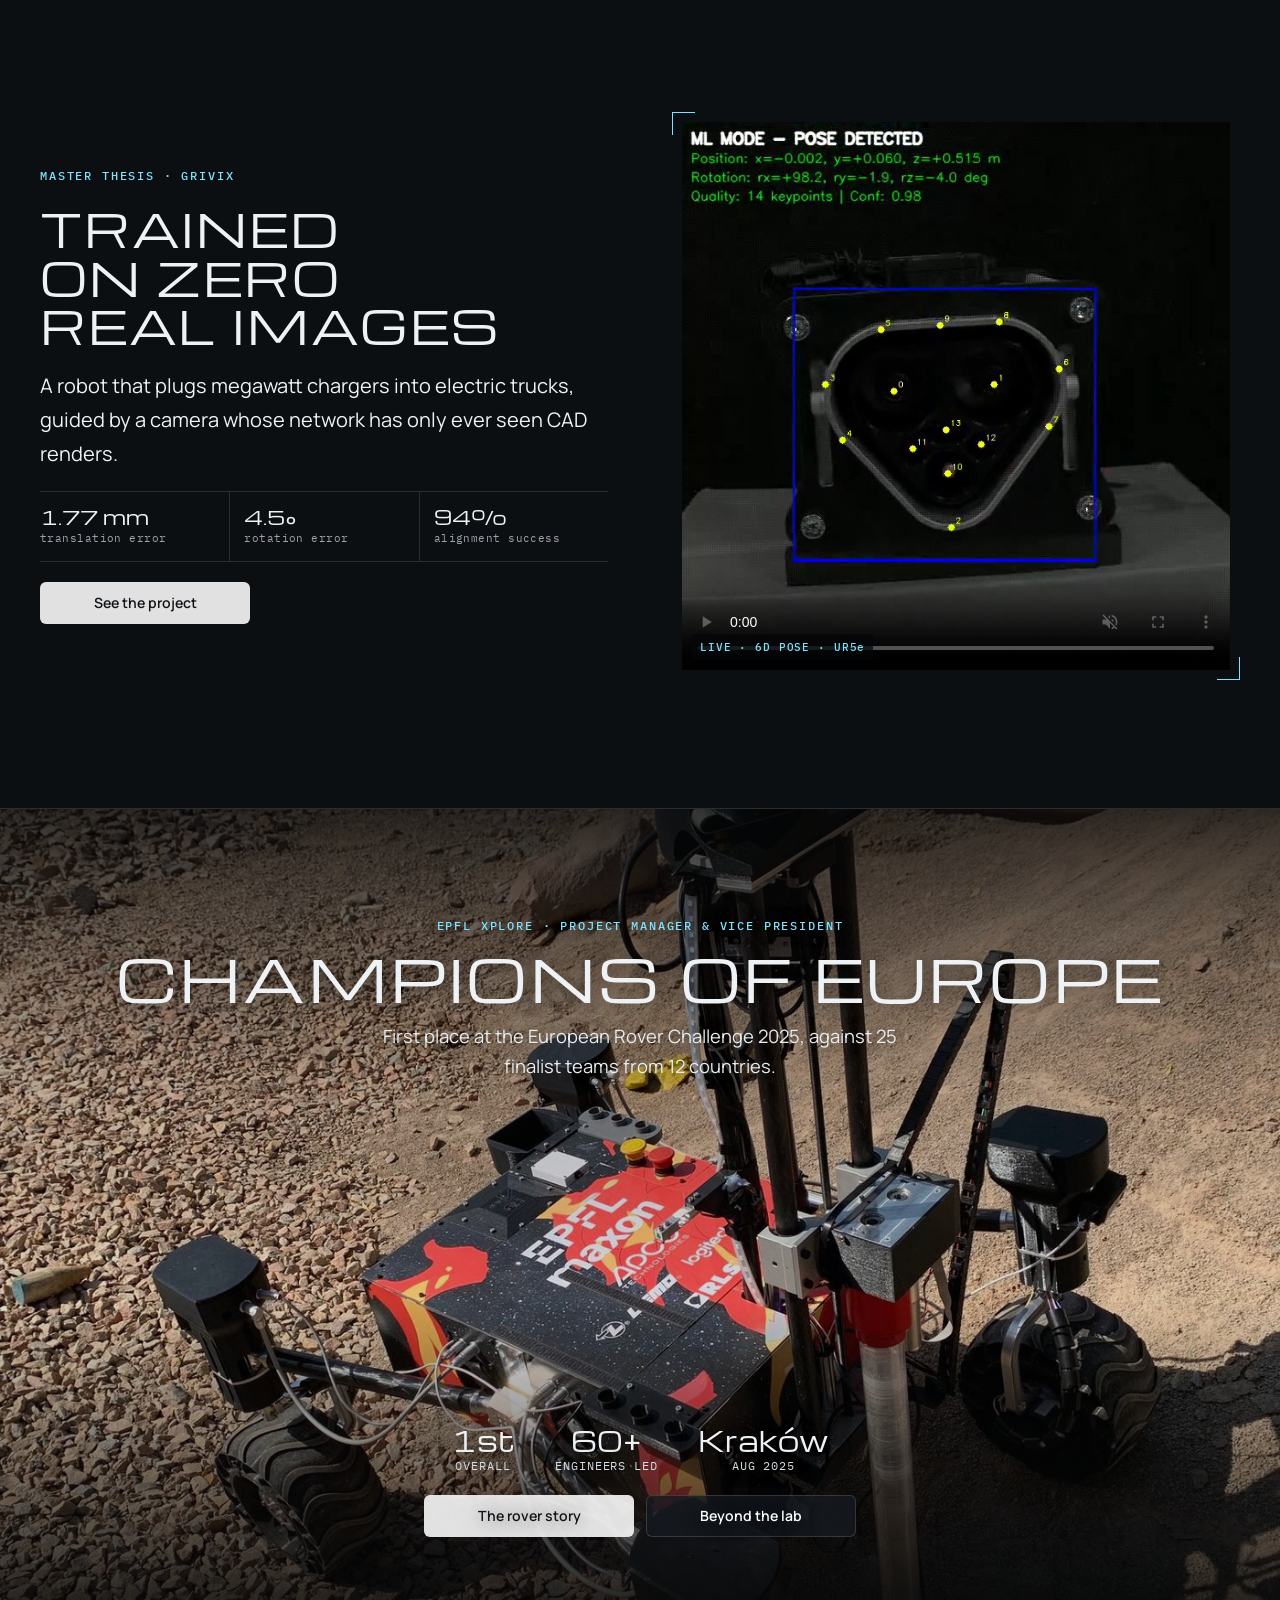
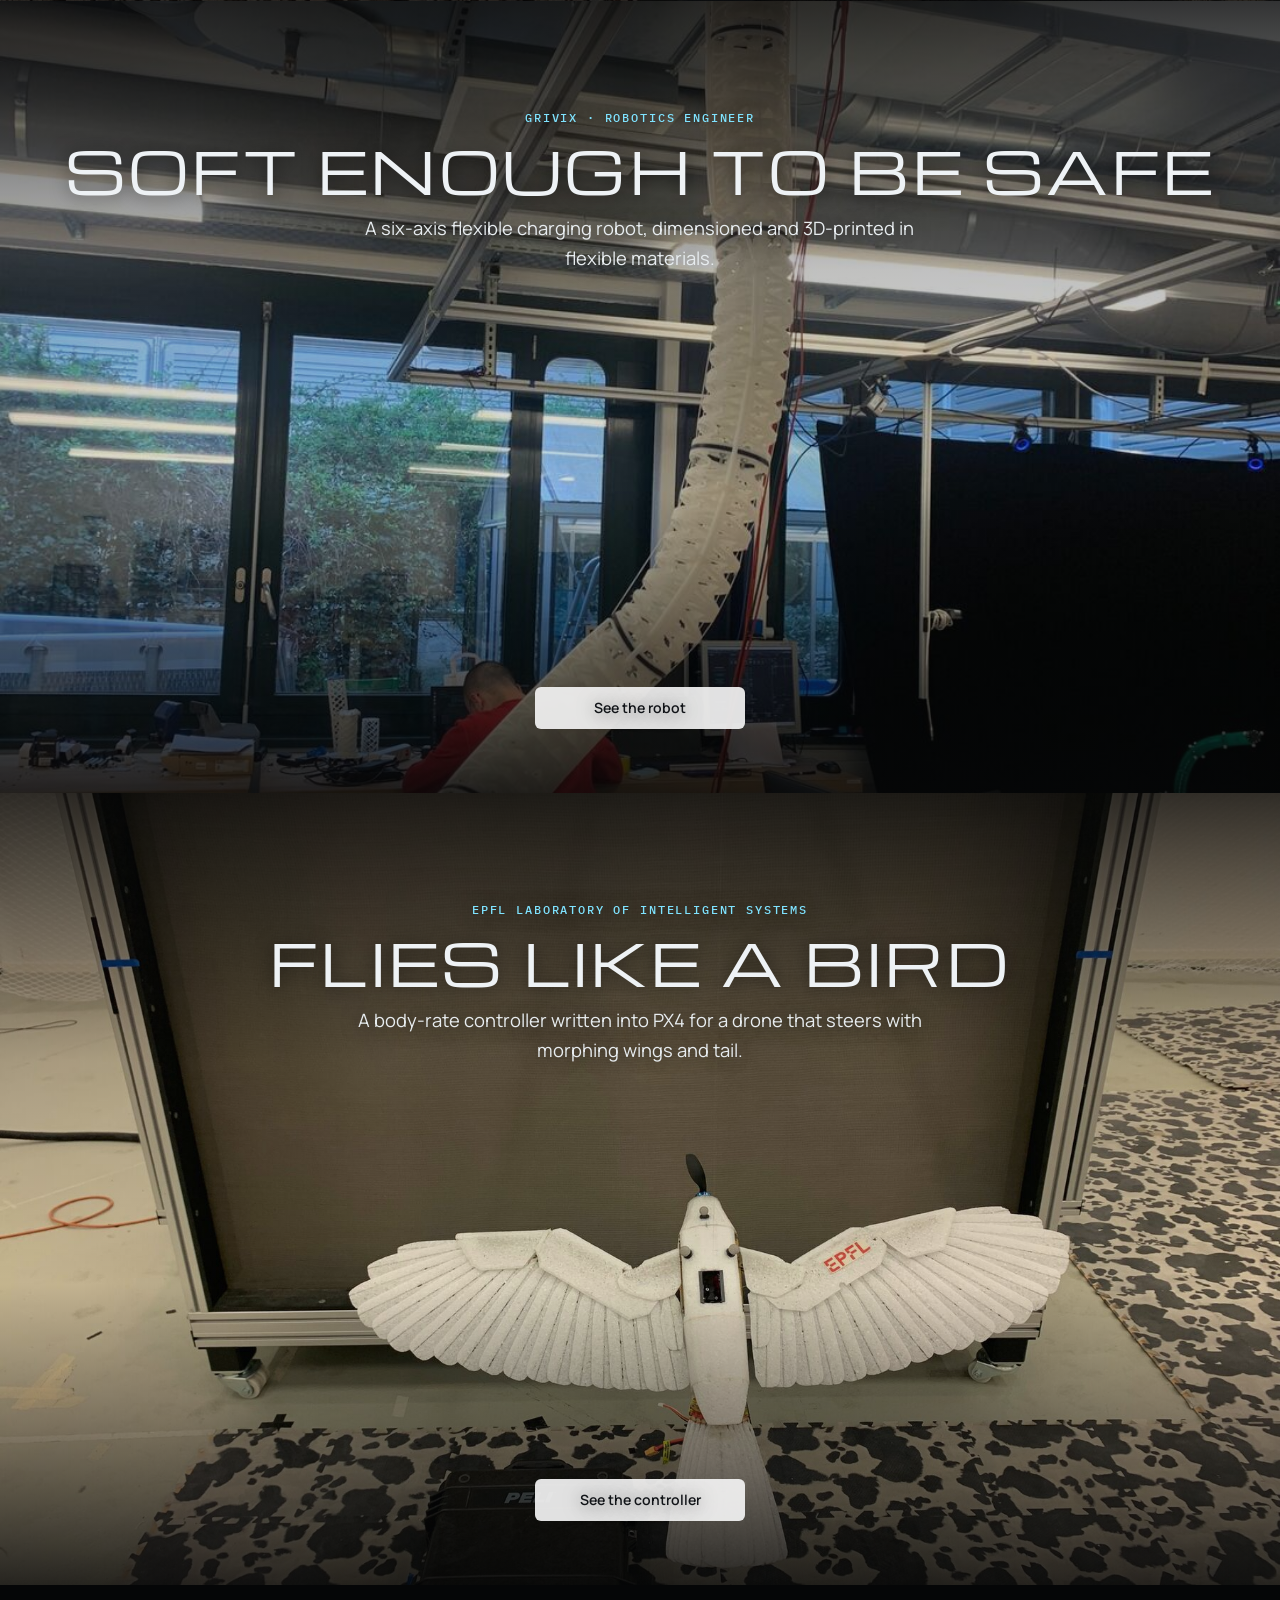
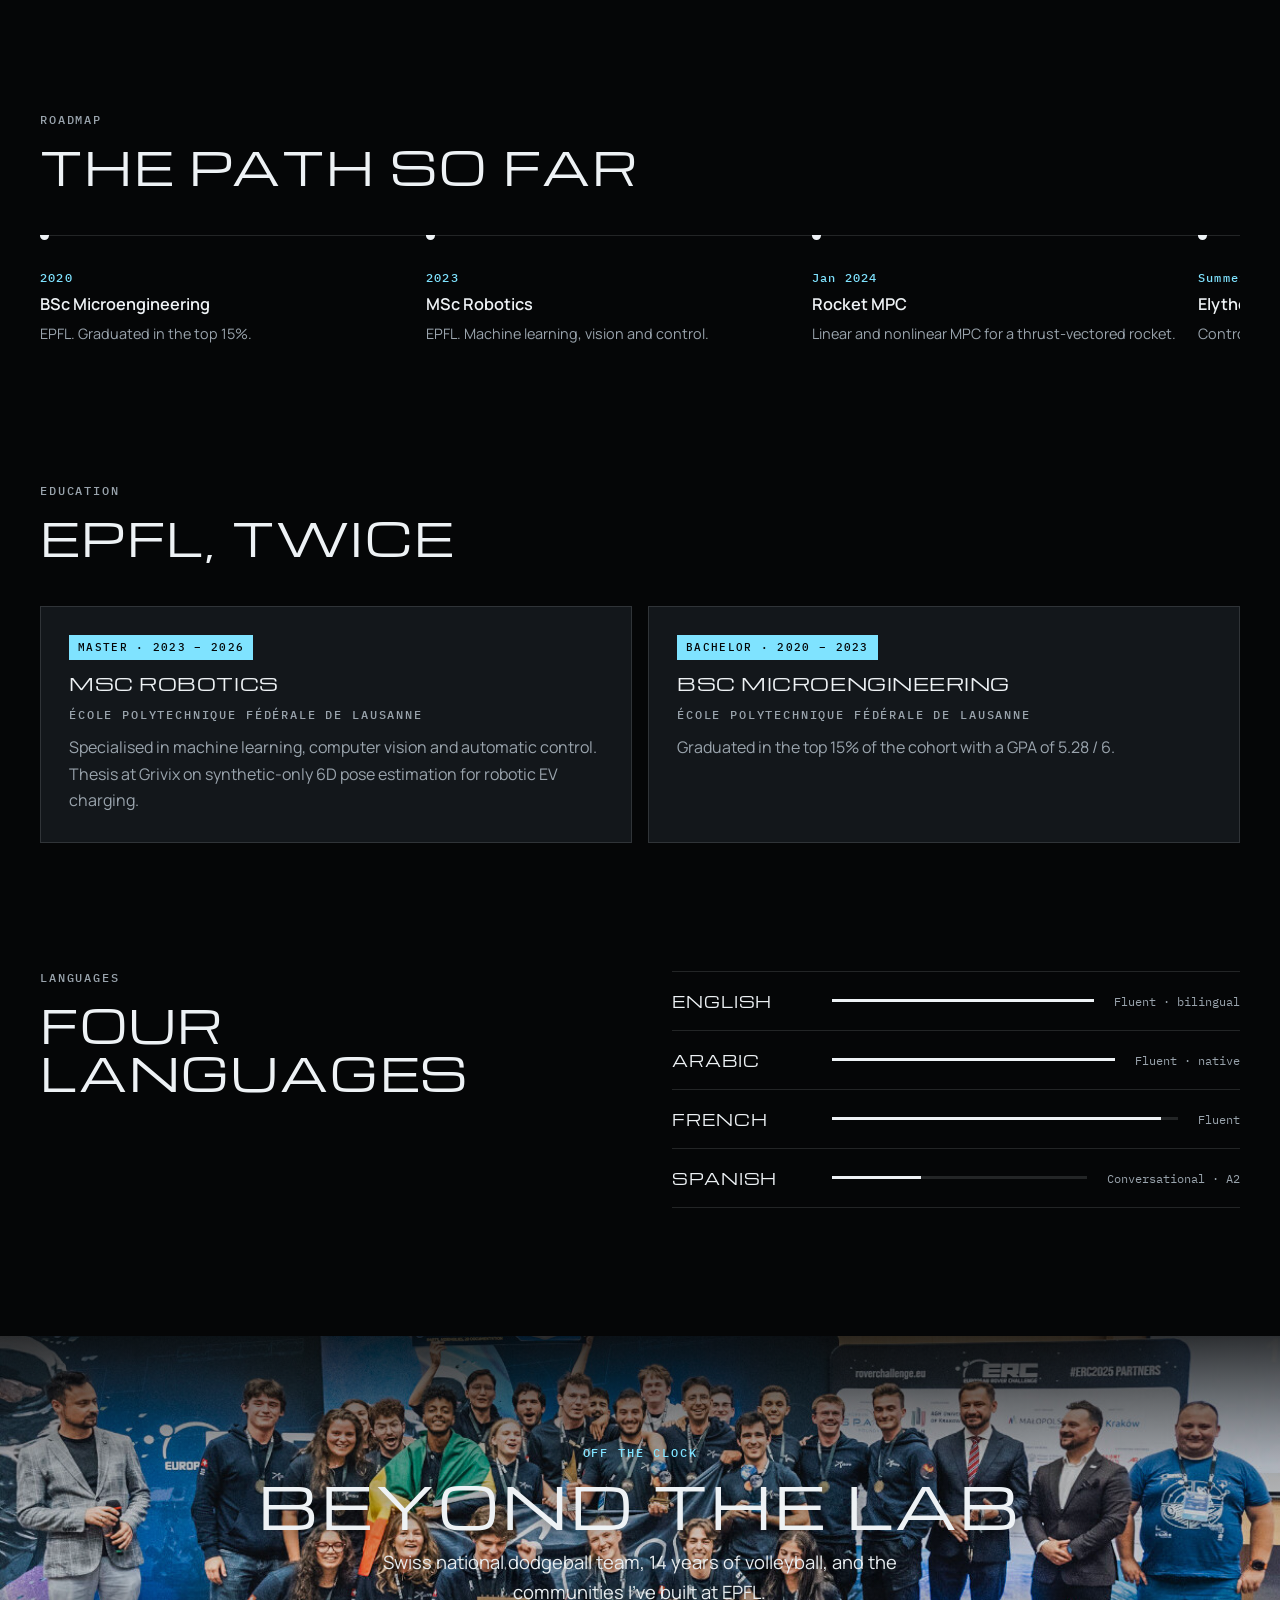
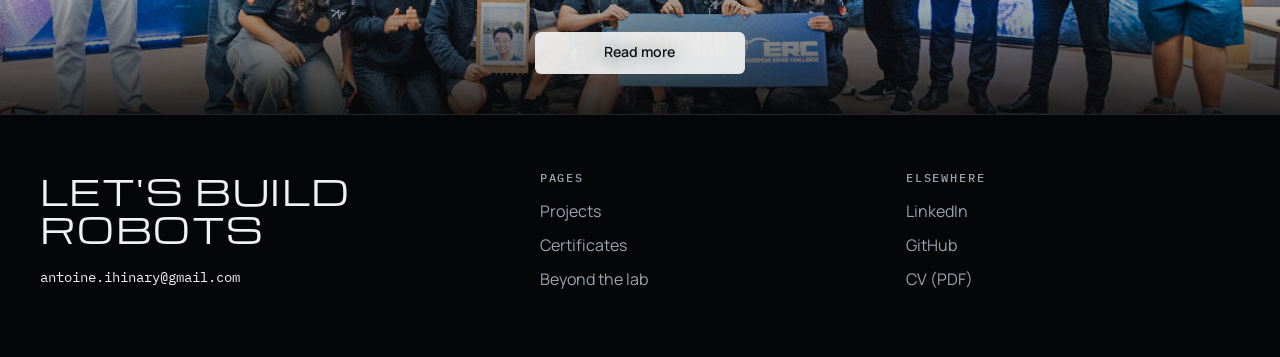
==== commit 2a7d536f: "Changed design and added sub-pages" ====
--- a/index.html
+++ b/index.html
@@ -5,425 +5,232 @@
 <meta name="viewport" content="width=device-width, initial-scale=1, viewport-fit=cover">
 <title>Antoine Hinary</title>
 <meta name="claude:viewport-fit-sides" content="cover">
-<meta name="description" content="Antoine Hinary, robotics engineer: perception, control and embedded systems. Projects, reports and experience.">
+<meta name="description" content="Antoine Hinary, robotics engineer (EPFL MSc Robotics). Perception, control and embedded systems for real robots.">
 <link rel="preconnect" href="https://fonts.googleapis.com">
 <link rel="preconnect" href="https://fonts.gstatic.com" crossorigin>
-<link rel="stylesheet" href="https://fonts.googleapis.com/css2?family=Archivo:wdth,wght@62..125,400..800&family=IBM+Plex+Sans:ital,wght@0,400;0,500;0,600;1,400&family=JetBrains+Mono:wght@400;500&display=swap">
-<style>
-/* Layout: a single engineering-datasheet column. Each project is a spec block:
-   text + key figures on the left, media on the right; hairline rules between blocks. */
-:root{
-  --paper:#f2f4f6;      /* cool drafting-paper ground */
-  --sheet:#ffffff;      /* raised surfaces (media frames) */
-  --ink:#16202a;        /* body text */
-  --ink-2:#4f5d6b;      /* secondary text */
-  --rule:#d5dbe1;       /* hairlines */
-  --cobalt:#2a55c9;     /* accent: links, figures */
-  --cobalt-soft:#e3eafb;
-  --todo:#b85c00;       /* placeholder markers only */
-  --todo-soft:#fff4e6;
-  --f-display:"Archivo", "Helvetica Neue", Arial, sans-serif;
-  --f-body:"IBM Plex Sans", "Segoe UI", Roboto, sans-serif;
-  --f-mono:"JetBrains Mono", ui-monospace, "SFMono-Regular", Menlo, monospace;
-  --measure:64ch;
-}
-@media (prefers-color-scheme: dark){
-  :root:not([data-theme="light"]){
-    --paper:#10161d; --sheet:#18212b; --ink:#e4e9ee; --ink-2:#9aa8b6; --rule:#2a3540;
-    --cobalt:#8eaaf5; --cobalt-soft:#1d2a47; --todo:#f0a050; --todo-soft:#2c2114; color-scheme:dark;
-  }
-}
-:root[data-theme="dark"]{
-  --paper:#10161d; --sheet:#18212b; --ink:#e4e9ee; --ink-2:#9aa8b6; --rule:#2a3540;
-  --cobalt:#8eaaf5; --cobalt-soft:#1d2a47; --todo:#f0a050; --todo-soft:#2c2114; color-scheme:dark;
-}
-
-*{box-sizing:border-box}
-body{
-  background:var(--paper); color:var(--ink);
-  font:400 1rem/1.6 var(--f-body);
-  padding-left:max(16px, env(safe-area-inset-left, 0px));
-  padding-right:max(16px, env(safe-area-inset-right, 0px));
-  -webkit-font-smoothing:antialiased;
-}
-.wrap{max-width:1120px; margin:0 auto}
-a{color:var(--cobalt); text-underline-offset:3px}
-a:focus-visible, button:focus-visible{outline:2px solid var(--cobalt); outline-offset:3px; border-radius:2px}
-h1,h2,h3{font-family:var(--f-display); text-wrap:balance; margin:0}
-p{margin:0}
-.mono{font-family:var(--f-mono)}
-.label{font:500 .72rem/1.2 var(--f-mono); letter-spacing:.08em; text-transform:uppercase; color:var(--ink-2)}
-
-/* ---------- Header ---------- */
-header.top{padding-block:clamp(40px,8vw,88px) 40px; display:grid; gap:28px; border-bottom:1px solid var(--ink)}
-.name{font-size:clamp(2.6rem,9vw,6.2rem); font-weight:800; font-stretch:118%; letter-spacing:-.02em; line-height:.92}
-.role{font:500 clamp(1.05rem,2.2vw,1.35rem)/1.4 var(--f-body); max-width:var(--measure)}
-.role em{font-style:normal; color:var(--cobalt)}
-.meta{display:flex; flex-wrap:wrap; gap:10px 28px; align-items:baseline}
-.meta span, .meta a{font:400 .9rem/1.4 var(--f-mono)}
-.btn{display:inline-flex; align-items:center; gap:8px; padding:9px 14px; border:1px solid var(--ink); color:var(--ink);
-  text-decoration:none; font:500 .85rem/1 var(--f-mono); background:transparent; cursor:pointer}
-.btn:hover{background:var(--ink); color:var(--paper)}
-.btn.primary{background:var(--ink); color:var(--paper)}
-.btn.primary:hover{background:var(--cobalt); border-color:var(--cobalt)}
-.actions{display:flex; flex-wrap:wrap; gap:10px}
-
-/* ---------- Section heads ---------- */
-section.block{padding-block:56px 8px}
-.sec-head{display:flex; justify-content:space-between; align-items:baseline; gap:16px; flex-wrap:wrap; margin-bottom:8px}
-.sec-head h2{font-size:clamp(1.5rem,3.4vw,2.1rem); font-weight:700; font-stretch:110%}
-
-/* ---------- Project spec block ---------- */
-.project{display:grid; grid-template-columns:minmax(0,1fr) minmax(0,1.15fr); gap:clamp(24px,4vw,56px);
-  padding-block:44px; border-top:1px solid var(--rule)}
-.project:first-of-type{border-top:0}
-.project .text{display:grid; gap:16px; align-content:start; min-width:0}
-.project h3{font-size:clamp(1.3rem,2.6vw,1.75rem); font-weight:700; line-height:1.15; font-stretch:105%}
-.ctx{display:flex; flex-wrap:wrap; gap:6px 16px}
-.desc{color:var(--ink); max-width:var(--measure)}
-.desc + .desc{margin-top:-4px}
-ul.points{margin:0; padding-left:1.1em; display:grid; gap:6px; color:var(--ink)}
-ul.points li::marker{color:var(--cobalt)}
-
-/* figures strip: the real numbers of each project */
-.figs{display:grid; grid-template-columns:repeat(auto-fit,minmax(118px,1fr)); border-top:1px solid var(--ink); border-bottom:1px solid var(--rule)}
-.fig{padding:12px 12px 12px 0; display:grid; gap:4px}
-.fig + .fig{padding-left:12px; border-left:1px solid var(--rule)}
-.fig b{font:600 1.35rem/1 var(--f-display); font-stretch:95%; color:var(--cobalt); font-variant-numeric:tabular-nums}
-.fig span{font:400 .74rem/1.3 var(--f-mono); color:var(--ink-2)}
-
-.tags{display:flex; flex-wrap:wrap; gap:6px}
-.tags span{font:400 .75rem/1 var(--f-mono); padding:6px 8px; background:var(--cobalt-soft); color:var(--ink)}
-
-/* ---------- Media ---------- */
-.media{display:grid; gap:12px; align-content:start; min-width:0}
-figure{margin:0; display:grid; gap:6px}
-figure img, figure video{display:block; width:100%; max-width:100%; height:auto; background:var(--sheet); border:1px solid var(--rule)}
-figcaption{font:400 .75rem/1.4 var(--f-mono); color:var(--ink-2)}
-.grid2{display:grid; grid-template-columns:repeat(2,minmax(0,1fr)); gap:12px}
-.grid3{display:grid; grid-template-columns:repeat(3,minmax(0,1fr)); gap:12px}
-.sq img{aspect-ratio:1; object-fit:cover}
-.wide img{aspect-ratio:16/10; object-fit:cover}
-
-/* Placeholder slot: where Antoine adds his own media. Delete the whole <figure class="slot"> once filled. */
-.slot{border:1.5px dashed var(--todo); background:var(--todo-soft); padding:18px; display:grid; gap:6px; align-content:center; min-height:150px}
-.slot.tall{min-height:240px}
-.slot .label{color:var(--todo)}
-.slot p{font-size:.88rem; color:var(--ink)}
-.slot code{font:400 .78rem/1.4 var(--f-mono); color:var(--ink-2); word-break:break-all}
-.todo-text{background:var(--todo-soft); outline:1.5px dashed var(--todo); outline-offset:2px}
-
-/* ---------- Experience ---------- */
-.timeline{display:grid}
-.row{display:grid; grid-template-columns:150px minmax(0,1fr); gap:24px; padding-block:18px; border-top:1px solid var(--rule)}
-.row:first-child{border-top:1px solid var(--ink)}
-.row .when{font:400 .82rem/1.5 var(--f-mono); color:var(--ink-2); font-variant-numeric:tabular-nums}
-.row h3{font-size:1.08rem; font-weight:650; font-stretch:100%}
-.row h3 small{font:400 .9rem var(--f-body); color:var(--ink-2)}
-.row p{color:var(--ink); max-width:var(--measure); margin-top:4px}
-
-/* ---------- Certificates ---------- */
-.certs{display:grid; grid-template-columns:repeat(auto-fill,minmax(250px,1fr)); gap:0; border-top:1px solid var(--ink)}
-.cert{padding:16px 16px 16px 0; border-bottom:1px solid var(--rule); display:grid; gap:4px}
-.cert h3{font:600 1rem/1.3 var(--f-body)}
-.cert .status{font:500 .72rem/1 var(--f-mono); letter-spacing:.06em; text-transform:uppercase}
-.status.done{color:var(--cobalt)}
-.status.prog{color:var(--ink-2)}
-
-/* ---------- Skills ---------- */
-.skills{display:grid; grid-template-columns:repeat(auto-fit,minmax(220px,1fr)); gap:24px; border-top:1px solid var(--ink); padding-top:20px}
-.skills h3{font:600 .95rem/1.3 var(--f-body); margin-bottom:8px}
-.skills ul{list-style:none; padding:0; margin:0; display:grid; gap:4px; color:var(--ink-2); font-size:.93rem}
-
-footer{margin-top:64px; padding-block:32px 48px; border-top:1px solid var(--ink); display:flex; flex-wrap:wrap; justify-content:space-between; gap:16px}
-footer p{font:400 .85rem var(--f-mono); color:var(--ink-2)}
-
-@media (max-width:860px){
-  .project{grid-template-columns:minmax(0,1fr)}
-  .project .media{order:-1}
-}
-@media (max-width:520px){
-  .row{grid-template-columns:minmax(0,1fr); gap:4px}
-  .grid3{grid-template-columns:repeat(2,minmax(0,1fr))}
-}
-@media (prefers-reduced-motion:no-preference){
-  .btn{transition:background .15s, color .15s}
-}
-</style>
+<link rel="stylesheet" href="https://fonts.googleapis.com/css2?family=Michroma&family=Manrope:wght@400;500;600;700&family=IBM+Plex+Mono:wght@400;500&display=swap">
+<link rel="stylesheet" href="assets/css/site.css">
 </head>
 <body>
 
-<div class="wrap">
-
-<header class="top">
-  <p class="label">Robotics engineer · Lausanne, Switzerland</p>
-  <h1 class="name">Antoine<br>Hinary</h1>
-  <p class="role">I build robots that see and act: <em>perception</em> trained from synthetic data, <em>control</em> written into flight firmware, and <em>embedded</em> systems that run it on real hardware. MSc Robotics, EPFL.</p>
-  <div class="actions">
-    <a class="btn primary" href="reports/Antoine_Hinary_CV.pdf" target="_blank" rel="noopener">Download CV (PDF)</a>
-    <!-- ADD: your real LinkedIn and GitHub URLs below -->
-    <a class="btn" href="https://www.linkedin.com/in/antoine-hinary/" target="_blank" rel="noopener">LinkedIn</a>
-    <a class="btn" href="https://github.com/antoinehinary" target="_blank" rel="noopener">GitHub</a>
-  </div>
-  <div class="meta">
-    <span>antoine.ihinary@gmail.com</span>
-    <span>English · French · Arabic · Spanish</span>
+<nav class="nav" aria-label="Main">
+  <a class="brand" href="index.html">ANTOINE HINARY</a>
+  <div class="nav-links">
+    <a href="index.html" aria-current="page">Home</a>
+    <a href="projects.html">Projects</a>
+    <a href="certificates.html">Certificates</a>
+    <a href="beyond.html">Beyond the lab</a>
+  </div>
+  <a class="nav-cv" href="reports/Antoine_Hinary_CV.pdf" target="_blank" rel="noopener">Download CV</a>
+  <button class="menu-btn" type="button" aria-expanded="false">Menu</button>
+</nav>
+
+<!-- ============ HERO ============ -->
+<header class="hero">
+  <canvas id="hero-canvas" aria-hidden="true"></canvas>
+  <div class="wrap hero-inner">
+    <p class="eyebrow ice">Robotics engineer · MSc Robotics, EPFL · Lausanne</p>
+    <h1 class="display">Antoine<br>Hinary</h1>
+    <p class="tag">Robots that <b>see</b>. Robots that <b>act</b>. Built from the model all the way down to the firmware.</p>
+    <div class="actions">
+      <a class="btn light" href="projects.html">Explore projects</a>
+      <a class="btn dark" href="certificates.html">Certificates</a>
+    </div>
+    <div class="hud" aria-label="Thesis pipeline readout">
+      <span>Model <b>YOLOv11-Pose</b></span>
+      <span>Keypoints <b>14</b></span>
+      <span>Solver <b>EPnP + RANSAC</b></span>
+      <span>Latency <b>40 ms</b></span>
+      <span>Render <b class="live"><span data-fps>60</span> fps</b></span>
+      <span>Frame <b class="live" data-frame>000000</b></span>
+    </div>
   </div>
 </header>
 
-<!-- ================= PROJECTS ================= -->
-<section class="block" id="projects">
-  <div class="sec-head"><h2>Selected projects</h2><span class="label">Reports linked on each project</span></div>
-
-  <!-- ---------- 1. MASTER THESIS ---------- -->
-  <article class="project" id="thesis">
-    <div class="text">
-      <div class="ctx"><span class="label">Master thesis · Grivix, Zurich</span><span class="label">10/2025 – 04/2026</span></div>
-      <h3>Synthetic-only 6D pose estimation for robotic megawatt EV charging</h3>
-      <p class="desc">Heavy electric trucks charge at megawatt power through a connector with sub-centimetre tolerances, so plugging in is a job for a robot. I built a monocular RGB pipeline that learns the inlet's 6D pose entirely from CAD-generated images, with no real training photos, and drives a UR5e arm to dock the charger.</p>
-      <ul class="points">
-        <li>Photorealistic synthetic datasets in BlenderProc with domain randomization and sensor-effect injection</li>
-        <li>YOLOv11-Pose keypoints + EPnP/RANSAC for 6D pose, closed-loop visual servoing</li>
-        <li>Exported to ONNX and accelerated with TensorRT on a Jetson Orin AGX</li>
-        <li>300+ fully autonomous docking trials on real hardware</li>
-      </ul>
+<!-- ============ STATS ============ -->
+<section class="wrap" aria-label="Highlights">
+  <div class="stats">
+    <div class="stat"><b>1st</b><span>European Rover Challenge 2025, Kraków</span></div>
+    <div class="stat"><b>60+</b><span>engineers led at EPFL Xplore</span></div>
+    <div class="stat"><b>300+</b><span>autonomous robotic docking trials</span></div>
+    <div class="stat"><b>3</b><span>international championships with the Swiss dodgeball team</span></div>
+  </div>
+</section>
+
+<!-- ============ ABOUT ============ -->
+<section class="section">
+  <div class="wrap split">
+    <div class="section-head" style="margin:0">
+      <p class="eyebrow">About</p>
+      <h2 class="display">From pixels<br>to torque</h2>
+    </div>
+    <div style="display:grid; gap:18px">
+      <p class="lead">I'm a robotics engineer trained at EPFL (BSc Microengineering, MSc Robotics). I take robots from model to machine: perception networks trained on synthetic data and deployed with TensorRT on edge hardware, control laws written directly into PX4 flight firmware, and the embedded electronics that tie it together.</p>
+      <p class="lead muted">I led EPFL Xplore's 60+ engineers to first place at the European Rover Challenge 2025. Today I lead product development at Neurovia Bioelectronics, building hardware for cortical stimulation.</p>
+    </div>
+  </div>
+</section>
+
+<!-- ============ FEATURE: THESIS ============ -->
+<section class="section" style="background:var(--panel); border-block:1px solid var(--line)">
+  <div class="wrap split">
+    <div style="display:grid; gap:20px">
+      <p class="eyebrow ice">Master thesis · Grivix</p>
+      <h2 class="display" style="font-size:clamp(1.6rem,3.6vw,2.8rem)">Trained on zero real images</h2>
+      <p class="lead">A robot that plugs megawatt chargers into electric trucks, guided by a camera whose network has only ever seen CAD renders.</p>
       <div class="figs">
-        <div class="fig"><b>1.77 mm</b><span>planar translation error</span></div>
+        <div class="fig"><b>1.77 mm</b><span>translation error</span></div>
         <div class="fig"><b>4.5°</b><span>rotation error</span></div>
         <div class="fig"><b>94%</b><span>alignment success</span></div>
-        <div class="fig"><b>40 ms</b><span>perception latency, ≈25 FPS</span></div>
       </div>
-      <div class="tags"><span>PyTorch</span><span>YOLOv11-Pose</span><span>BlenderProc</span><span>ONNX</span><span>TensorRT</span><span>Jetson Orin</span><span>UR5e</span></div>
-      <div class="actions"><a class="btn" href="reports/master-thesis.pdf" target="_blank" rel="noopener">Read the thesis paper (PDF)</a></div>
-    </div>
-    <div class="media">
-      <figure>
-        <video src="assets/video/thesis-demo.mp4" poster="assets/img/thesis-demo-poster.jpg" controls muted playsinline preload="metadata"></video>
-        <figcaption>Demo: autonomous alignment and docking</figcaption>
-      </figure>
-      <figure class="wide">
-        <img src="assets/img/thesis-station-cad.jpg" alt="CAD model of the charging station enclosure with the robotic arm inside" loading="lazy">
-        <figcaption>Charging station concept (CAD)</figcaption>
-      </figure>
-      <div class="grid3">
-        <figure class="sq"><img src="assets/img/thesis-synthetic-1.jpg" alt="Synthetic render of the MCS inlet on a rocky background" loading="lazy"><figcaption>Synthetic sample</figcaption></figure>
-        <figure class="sq"><img src="assets/img/thesis-synthetic-2.jpg" alt="Synthetic render of the MCS inlet on a wooden table" loading="lazy"><figcaption>Synthetic sample</figcaption></figure>
-        <figure class="sq"><img src="assets/img/thesis-gt-board.jpg" alt="MCS inlet surrounded by ArUco markers for ground truth" loading="lazy"><figcaption>Ground-truth board</figcaption></figure>
-      </div>
-      <figure class="wide">
-        <img src="assets/img/thesis-testbench.jpg" alt="MCS inlet facing the charger with a Basler camera mounted on the end effector" loading="lazy">
-        <figcaption>Testbench: inlet, MCS charger and end-effector camera</figcaption>
-      </figure>
-      <!-- ADD: a second thesis video (e.g. a full docking trial or the keypoint overlay view).
-           Save it as assets/video/thesis-docking.mp4, then replace this slot with:
-           <figure><video src="assets/video/thesis-docking.mp4" controls muted playsinline preload="metadata"></video><figcaption>...</figcaption></figure> -->
-      <figure class="slot">
-        <span class="label">Add video</span>
-        <p>Full docking trial or the live keypoint overlay from the camera.</p>
-        <code>assets/video/thesis-docking.mp4</code>
-      </figure>
-    </div>
-  </article>
-
-  <!-- ---------- 2. AVIAN DRONE ---------- -->
-  <article class="project" id="drone">
-    <div class="text">
-      <div class="ctx"><span class="label">Semester project · EPFL Laboratory of Intelligent Systems</span><span class="label">09/2024 – 01/2025</span></div>
-      <h3>Body-rate controller for an avian-inspired morphing drone</h3>
-      <p class="desc">The LisRaptor flies like a bird: it steers with morphing wings and tail instead of only propellers. I wrote a body-rate controller that uses every actuator to track attitude setpoints, directly inside the PX4 autopilot, so the drone needs no external onboard computer.</p>
-      <ul class="points">
-        <li>Custom control laws and actuator allocation in PX4 firmware (C++)</li>
-        <li>Allocation built from an effectiveness / sensitivity matrix of the morphing surfaces</li>
-        <li>State estimation and control loops under real-time constraints, MAVLink for testing</li>
-        <li>Validated in simulation and on hardware: roll tracking through wing-sweep actuation</li>
-      </ul>
-      <div class="figs">
-        <div class="fig"><b>7 DoF</b><span>actuated: thrust + 6 surfaces</span></div>
-        <div class="fig"><b>PX4</b><span>runs on the flight controller</span></div>
-        <div class="fig"><b>0</b><span>external computers needed</span></div>
-      </div>
-      <div class="tags"><span>PX4</span><span>C++</span><span>MAVLink</span><span>QGroundControl</span><span>Control allocation</span></div>
-      <div class="actions"><a class="btn" href="reports/avian-drone-body-rate-controller.pdf" target="_blank" rel="noopener">Read the report (PDF)</a></div>
-    </div>
-    <div class="media">
-      <!-- ADD: flight / bench-test video of the drone.
-           Save it as assets/video/drone-test.mp4, then replace this slot with:
-           <figure><video src="assets/video/drone-test.mp4" controls muted playsinline preload="metadata"></video><figcaption>...</figcaption></figure> -->
-      <figure class="slot tall">
-        <span class="label">Add video</span>
-        <p>Test video of the controller: the drone rolling as the wings sweep.</p>
-        <code>assets/video/drone-test.mp4</code>
-      </figure>
-      <figure>
-        <img src="assets/img/drone-lis-raptor.jpg" alt="The white avian-inspired LisRaptor drone with spread wings and tail" loading="lazy">
-        <figcaption>LisRaptor, the avian-inspired platform (EPFL LIS)</figcaption>
-      </figure>
-    </div>
-  </article>
-
-  <!-- ---------- 3. ROCKET MPC ---------- -->
-  <article class="project" id="rocket">
-    <div class="text">
-      <div class="ctx"><span class="label">Course project · EPFL Model Predictive Control (Prof. C. Jones)</span><span class="label">01/2024</span></div>
-      <h3>Model predictive control of a thrust-vectored rocket</h3>
-      <p class="desc">A small rocket prototype steered by gimballed racing propellers. With Nour Lachat and Aubane Lachat, I designed linear and nonlinear MPC controllers that make it fly a 3D path, then made them robust to a changing mass and to actuation delay.</p>
-      <ul class="points">
-        <li>Split the linearised 12-state model into four independent subsystems (x, y, z, roll)</li>
-        <li>Linear MPC with terminal invariant sets, tracking, and soft constraints</li>
-        <li>Offset-free tracking with a disturbance estimator, tested with fuel burn (changing mass)</li>
-        <li>Full nonlinear MPC (RK4 integration) with delay compensation</li>
-      </ul>
-      <div class="figs">
-        <div class="fig"><b>12</b><span>states</span></div>
-        <div class="fig"><b>4</b><span>decoupled subsystems</span></div>
-        <div class="fig"><b>NMPC</b><span>with delay compensation</span></div>
-      </div>
-      <div class="tags"><span>MATLAB</span><span>MPC</span><span>NMPC</span><span>YALMIP</span><span>MPT3</span><span>State estimation</span></div>
-      <div class="actions"><a class="btn" href="reports/rocket-mpc.pdf" target="_blank" rel="noopener">Read the report (PDF)</a></div>
-    </div>
-    <div class="media">
-      <!-- ADD: screen recording of the simulation (the rocket flying the trajectory).
-           Save it as assets/video/rocket-sim.mp4, then replace this slot with a <video> like above. -->
-      <figure class="slot">
-        <span class="label">Add video</span>
-        <p>Screen recording of the rocket simulation following the path.</p>
-        <code>assets/video/rocket-sim.mp4</code>
-      </figure>
-      <figure>
-        <img src="assets/img/rocket-trajectory.jpg" alt="3D plot of the rocket tracking a reference path with the nonlinear MPC" loading="lazy">
-        <figcaption>NMPC tracking a 3D reference path (simulation)</figcaption>
-      </figure>
-    </div>
-  </article>
-
-  <!-- ---------- 4. FPGA MOVEMENT DETECTION ---------- -->
-  <article class="project" id="fpga">
-    <div class="text">
-      <div class="ctx"><span class="label">Course project · EPFL Embedded Systems Design (CS-476)</span></div>
-      <h3>Real-time movement detection on an FPGA system-on-chip</h3>
-      <p class="desc">Camera in, HDMI out: Sobel edge detection followed by frame differencing to show what moves. With Marc Nassif, I profiled the pipeline and moved the bottlenecks into hardware until the video became responsive.</p>
-      <ul class="points">
-        <li>Separable Sobel filter in software, then a DMA-fed implementation</li>
-        <li>Custom Verilog instructions for the Sobel kernel and movement decoding</li>
-        <li>Word-level bit packing to cut memory traffic and CPU stalls</li>
-      </ul>
-      <div class="figs">
-        <div class="fig"><b>212M → 14.1M</b><span>cycles per frame</span></div>
-        <div class="fig"><b>15×</b><span>faster overall</span></div>
-        <div class="fig"><b>0.3 → 5 fps</b><span>output video</span></div>
-      </div>
-      <div class="tags"><span>C</span><span>Verilog</span><span>FPGA</span><span>DMA</span><span>Custom instructions</span></div>
-      <div class="actions">
-        <a class="btn" href="https://youtu.be/5rFBaMkaR-A" target="_blank" rel="noopener">Watch the demo on YouTube</a>
-        <a class="btn" href="reports/fpga-movement-detection.pdf" target="_blank" rel="noopener">Read the report (PDF)</a>
-      </div>
-    </div>
-    <div class="media">
-      <!-- ADD: a screenshot from the YouTube demo or a photo of the board + camera.
-           Save it as assets/img/fpga-demo.jpg, then replace this slot with:
-           <figure><img src="assets/img/fpga-demo.jpg" alt="..." loading="lazy"><figcaption>...</figcaption></figure> -->
-      <figure class="slot tall">
-        <span class="label">Add image</span>
-        <p>A frame from the YouTube demo (edges + movement output) or a photo of the board and camera.</p>
-        <code>assets/img/fpga-demo.jpg</code>
-      </figure>
-    </div>
-  </article>
-
-  <!-- ---------- 5. MINI RACE CAR (to fill in) ---------- -->
-  <article class="project" id="race-car">
-    <div class="text">
-      <!-- ADD: replace the highlighted text with the real context, dates, description and numbers. -->
-      <div class="ctx"><span class="label todo-text">Project type · where</span><span class="label todo-text">MM/YYYY</span></div>
-      <h3>Autonomous mini race car</h3>
-      <p class="desc todo-text">Two or three sentences: what the car had to do, what you built (perception, planning, control?) and how it performed.</p>
-      <div class="figs">
-        <div class="fig"><b class="todo-text">—</b><span>key result, e.g. lap time</span></div>
-        <div class="fig"><b class="todo-text">—</b><span>key result, e.g. top speed</span></div>
-      </div>
-      <!-- ADD: once you have the report, save it as reports/mini-race-car.pdf and uncomment:
-      <div class="actions"><a class="btn" href="reports/mini-race-car.pdf" target="_blank" rel="noopener">Read the report (PDF)</a></div> -->
-    </div>
-    <div class="media">
-      <!-- ADD: any photo of the car (on the track is best). Save as assets/img/race-car.jpg -->
-      <figure class="slot tall">
-        <span class="label">Add image</span>
-        <p>A photo of the car, ideally on the track. A CAD render or a plot of the driven line also works.</p>
-        <code>assets/img/race-car.jpg</code>
-      </figure>
-    </div>
-  </article>
-</section>
-
-<!-- ================= EXPERIENCE ================= -->
-<section class="block" id="experience">
-  <div class="sec-head"><h2>Experience</h2></div>
-  <div class="timeline">
-    <div class="row">
-      <span class="when">01/2026 – now</span>
-      <div><h3>Vice President of Product Development <small>· Neurovia Bioelectronics, Geneva</small></h3>
-      <p>Multiplexer PCB for an in-human cortical ECoG stimulation array, STM32 firmware for channel switching and fault detection, and a desktop/web GUI driving a Blackrock stimulator.</p></div>
-    </div>
-    <div class="row">
-      <span class="when">10/2025 – 04/2026</span>
-      <div><h3>Master thesis <small>· Grivix, Zurich</small></h3>
-      <p>Synthetic-data 6D pose estimation and autonomous docking for megawatt EV charging (see above).</p></div>
-    </div>
-    <div class="row">
-      <span class="when">02/2025 – 10/2025</span>
-      <div><h3>Robotics Engineer <small>· Grivix, Zurich</small></h3>
-      <p>Mechanical architecture and actuator dimensioning of a 6-DoF industrial manipulator: load analysis, torque sizing and motion constraints.</p></div>
-    </div>
-    <div class="row">
-      <span class="when">09/2024 – 09/2025</span>
-      <div><h3>Project Manager &amp; Vice President <small>· EPFL Xplore</small></h3>
-      <p>Led a team of 60+ engineers building a rover and drone platform for competition: integration across mechanical, electrical and software teams, milestones and system validation.</p></div>
-    </div>
-    <div class="row">
-      <span class="when">06/2024 – 08/2024</span>
-      <div><h3>Control Automation Intern <small>· Elythor, Lausanne</small></h3>
-      <p>Unified controller architecture for a morphing bicopter tailsitter, minimum-snap trajectory generation, ROS2 simulation and firmware support.</p></div>
-    </div>
-  </div>
-  <!-- ADD (optional): a photo of the Xplore rover/drone would make a strong extra project block. -->
-</section>
-
-<!-- ================= EDUCATION + CERTIFICATES ================= -->
-<section class="block" id="education">
-  <div class="sec-head"><h2>Education &amp; certificates</h2></div>
-  <div class="timeline">
-    <div class="row">
-      <span class="when">09/2023 – 05/2026</span>
-      <div><h3>MSc Robotics <small>· EPFL</small></h3><p>Machine learning, computer vision and automatic control.</p></div>
-    </div>
-    <div class="row">
-      <span class="when">09/2020 – 07/2023</span>
-      <div><h3>BSc Microengineering <small>· EPFL</small></h3><p>Top 15% of the cohort, GPA 5.28 / 6.</p></div>
-    </div>
-  </div>
-  <!-- ADD: one .cert block per certificate. Link the badge or certificate URL in the title when you have it. -->
-  <div class="certs" style="margin-top:28px">
-    <div class="cert"><span class="status done">Completed</span><h3>AI Agents Course</h3><span class="label">Hugging Face</span></div>
-    <div class="cert"><span class="status prog">In progress</span><h3>LLM Course</h3><span class="label">Hugging Face</span></div>
-    <div class="cert"><span class="status prog">Planned</span><h3 class="todo-text">NVIDIA certification (name)</h3><span class="label">NVIDIA</span></div>
-  </div>
-</section>
-
-<!-- ================= SKILLS ================= -->
-<section class="block" id="skills">
-  <div class="sec-head"><h2>Toolbox</h2></div>
-  <div class="skills">
-    <div><h3>Perception &amp; ML</h3><ul><li>PyTorch, YOLO, keypoint pose</li><li>ONNX export, TensorRT</li><li>OpenCV, camera calibration</li><li>Synthetic data (BlenderProc)</li></ul></div>
-    <div><h3>Control &amp; autonomy</h3><ul><li>PX4 firmware, MAVLink</li><li>MPC / NMPC, state estimation</li><li>Minimum-snap trajectories</li><li>ROS2, UR RTDE</li></ul></div>
-    <div><h3>Embedded &amp; hardware</h3><ul><li>C/C++ real-time, STM32</li><li>FPGA, Verilog, DMA</li><li>PCB design, serial protocols</li><li>Fusion CAD, actuator sizing</li></ul></div>
+      <div class="actions"><a class="btn light" href="projects.html#thesis">See the project</a></div>
+    </div>
+    <div class="frame">
+      <video src="assets/video/thesis-demo.mp4" poster="assets/img/thesis-demo-poster.jpg" muted autoplay loop playsinline controls preload="metadata"></video>
+      <span class="readout">LIVE · 6D POSE · UR5e</span>
+    </div>
+  </div>
+</section>
+
+<!-- ============ FEATURE: ERC ============ -->
+<section class="band">
+  <img src="assets/img/erc-rover-arena.jpg" alt="The EPFL Xplore rover Phoenyx on the gravel course of the European Rover Challenge" loading="lazy">
+  <div class="wrap top">
+    <p class="eyebrow ice">EPFL Xplore · Project Manager &amp; Vice President</p>
+    <h2 class="display">Champions of Europe</h2>
+    <p class="sub">First place at the European Rover Challenge 2025, against 25 finalist teams from 12 countries.</p>
+  </div>
+  <div></div>
+  <div class="wrap bottom">
+    <div class="band-figs">
+      <div><b>1st</b><span>overall</span></div>
+      <div><b>60+</b><span>engineers led</span></div>
+      <div><b>Kraków</b><span>Aug 2025</span></div>
+    </div>
+    <div class="actions"><a class="btn light" href="projects.html#erc">The rover story</a><a class="btn dark" href="beyond.html">Beyond the lab</a></div>
+  </div>
+</section>
+
+<!-- ============ FEATURE: FLEX ROBOT ============ -->
+<section class="band">
+  <img src="assets/img/flex-robot.jpg" alt="Ceiling-mounted flexible robot arm holding an EV charging connector" loading="lazy" style="object-position:50% 40%">
+  <div class="wrap top">
+    <p class="eyebrow ice">Grivix · Robotics engineer</p>
+    <h2 class="display">Soft enough to be safe</h2>
+    <p class="sub">A six-axis flexible charging robot, dimensioned and 3D-printed in flexible materials.</p>
+  </div>
+  <div></div>
+  <div class="wrap bottom">
+    <div class="actions"><a class="btn light" href="projects.html#flex-robot">See the robot</a></div>
+  </div>
+</section>
+
+<!-- ============ FEATURE: DRONE ============ -->
+<section class="band">
+  <img src="assets/img/drone-lab.jpg" alt="The white avian-inspired drone with morphing wings in the EPFL flight arena" loading="lazy">
+  <div class="wrap top">
+    <p class="eyebrow ice">EPFL Laboratory of Intelligent Systems</p>
+    <h2 class="display">Flies like a bird</h2>
+    <p class="sub">A body-rate controller written into PX4 for a drone that steers with morphing wings and tail.</p>
+  </div>
+  <div></div>
+  <div class="wrap bottom">
+    <div class="actions"><a class="btn light" href="projects.html#drone">See the controller</a></div>
+  </div>
+</section>
+
+<!-- ============ ROADMAP ============ -->
+<section class="section">
+  <div class="wrap">
+    <div class="section-head">
+      <p class="eyebrow">Roadmap</p>
+      <h2 class="display">The path so far</h2>
+    </div>
+    <div class="roadmap" tabindex="0" aria-label="Career timeline, scroll sideways">
+      <ol>
+        <li><span class="when">2020</span><h3>BSc Microengineering</h3><p>EPFL. Graduated in the top 15%.</p></li>
+        <li><span class="when">2023</span><h3>MSc Robotics</h3><p>EPFL. Machine learning, vision and control.</p></li>
+        <li><span class="when">Jan 2024</span><h3>Rocket MPC</h3><p>Linear and nonlinear MPC for a thrust-vectored rocket.</p></li>
+        <li><span class="when">Summer 2024</span><h3>Elythor</h3><p>Controller architecture for a morphing tailsitter.</p></li>
+        <li><span class="when">Sep 2024</span><h3>EPFL Xplore lead</h3><p>Project Manager and VP of a 60+ engineer team.</p></li>
+        <li><span class="when">Sep 2024</span><h3>Avian drone</h3><p>Body-rate control inside PX4.</p></li>
+        <li><span class="when">Feb 2025</span><h3>Grivix</h3><p>6-DoF manipulator and flexible charging robot.</p></li>
+        <li><span class="when">Aug 2025</span><h3>ERC 2025 winners</h3><p>First place in Kraków.</p></li>
+        <li><span class="when">Oct 2025</span><h3>Master thesis</h3><p>Synthetic-only 6D pose and docking.</p></li>
+        <li><span class="when">Jan 2026</span><h3>Neurovia</h3><p>VP of Product Development, neurostimulation.</p></li>
+        <li><span class="when">May 2026</span><h3>MSc graduated</h3><p>EPFL Robotics.</p></li>
+        <li class="next"><span class="when">Next</span><h3>Deep-tech robotics</h3><p>Building toward robots that leave the lab and ship.</p></li>
+      </ol>
+    </div>
+  </div>
+</section>
+
+<!-- ============ EDUCATION ============ -->
+<section class="section" style="padding-top:0">
+  <div class="wrap">
+    <div class="section-head">
+      <p class="eyebrow">Education</p>
+      <h2 class="display">EPFL, twice</h2>
+    </div>
+    <div class="cards">
+      <article class="card">
+        <span class="status done">Master · 2023 – 2026</span>
+        <h3>MSc Robotics</h3>
+        <div class="meta"><span class="eyebrow">École Polytechnique Fédérale de Lausanne</span></div>
+        <p>Specialised in machine learning, computer vision and automatic control. Thesis at Grivix on synthetic-only 6D pose estimation for robotic EV charging.</p>
+      </article>
+      <article class="card">
+        <span class="status done">Bachelor · 2020 – 2023</span>
+        <h3>BSc Microengineering</h3>
+        <div class="meta"><span class="eyebrow">École Polytechnique Fédérale de Lausanne</span></div>
+        <p>Graduated in the top 15% of the cohort with a GPA of 5.28 / 6.</p>
+      </article>
+    </div>
+  </div>
+</section>
+
+<!-- ============ LANGUAGES ============ -->
+<section class="section" style="padding-top:0">
+  <div class="wrap split" style="align-items:start">
+    <div class="section-head" style="margin:0">
+      <p class="eyebrow">Languages</p>
+      <h2 class="display">Four languages</h2>
+    </div>
+    <div class="langs">
+      <div class="lang"><b>English</b><div class="meter"><i style="width:100%"></i></div><span>Fluent · bilingual</span></div>
+      <div class="lang"><b>Arabic</b><div class="meter"><i style="width:100%"></i></div><span>Fluent · native</span></div>
+      <div class="lang"><b>French</b><div class="meter"><i style="width:95%"></i></div><span>Fluent</span></div>
+      <div class="lang"><b>Spanish</b><div class="meter"><i style="width:35%"></i></div><span>Conversational · A2</span></div>
+    </div>
+  </div>
+</section>
+
+<!-- ============ CTA ============ -->
+<section class="band" style="min-height:auto">
+  <img src="assets/img/erc-winners.jpg" alt="EPFL Xplore team celebrating first place at the European Rover Challenge 2025" loading="lazy">
+  <div class="wrap top" style="padding-bottom:40px">
+    <p class="eyebrow ice">Off the clock</p>
+    <h2 class="display">Beyond the lab</h2>
+    <p class="sub">Swiss national dodgeball team, 14 years of volleyball, and the communities I've built at EPFL.</p>
+    <div class="actions" style="justify-content:center; margin-top:12px"><a class="btn light" href="beyond.html">Read more</a></div>
   </div>
 </section>
 
 <footer>
-  <p>Antoine Hinary · antoine.ihinary@gmail.com</p>
-  <p>Lausanne, Switzerland</p>
+  <div class="wrap foot">
+    <div style="display:grid; gap:14px">
+      <h2 class="display">Let's build robots</h2>
+      <p class="copy">antoine.ihinary@gmail.com</p>
+    </div>
+    <div><p class="eyebrow">Pages</p><ul><li><a href="projects.html">Projects</a></li><li><a href="certificates.html">Certificates</a></li><li><a href="beyond.html">Beyond the lab</a></li></ul></div>
+    <div><p class="eyebrow">Elsewhere</p><ul>
+      <li><a href="https://www.linkedin.com/in/antoine-hinary/" target="_blank" rel="noopener">LinkedIn</a></li>
+      <li><a href="https://github.com/antoinehinary" target="_blank" rel="noopener">GitHub</a></li>
+      <li><a href="reports/Antoine_Hinary_CV.pdf" target="_blank" rel="noopener">CV (PDF)</a></li>
+    </ul></div>
+  </div>
 </footer>
 
-</div>
+<script src="assets/js/site.js"></script>
 </body>
 </html>
--- a/assets/css/site.css
+++ b/assets/css/site.css
@@ -0,0 +1,235 @@
+/* Layout: cinematic, full-bleed dark bands (product-reveal style). Each band = media + one statement + two actions.
+   Inner content sits in .wrap with the side gutter. HUD details (mono readouts, corner brackets) carry the robotics identity. */
+:root{
+  --void:#050607;          /* page ground */
+  --panel:#0c0f12;         /* raised bands */
+  --panel-2:#13171b;       /* cards */
+  --line:rgba(236,242,247,.13);
+  --text:#eef2f5;
+  --dim:#9aa4ad;
+  --ice:#7fe3ff;           /* perception / keypoint accent */
+  --ice-soft:rgba(127,227,255,.12);
+  --f-display:"Michroma","Eurostile","Arial Black",sans-serif;
+  --f-body:"Manrope","Segoe UI",Roboto,Helvetica,Arial,sans-serif;
+  --f-mono:"IBM Plex Mono",ui-monospace,Menlo,Consolas,monospace;
+  --gut-l:max(20px, env(safe-area-inset-left, 0px));
+  --gut-r:max(20px, env(safe-area-inset-right, 0px));
+  --nav-h:60px;
+  color-scheme:dark;
+}
+*{box-sizing:border-box}
+html{background:var(--void)}
+body{margin:0; background:var(--void); color:var(--text); font:400 16px/1.65 var(--f-body); -webkit-font-smoothing:antialiased; overflow-x:hidden}
+img{max-width:100%}
+a{color:inherit}
+p{margin:0}
+h1,h2,h3,h4{margin:0; font-weight:400; text-wrap:balance}
+:focus-visible{outline:2px solid var(--ice); outline-offset:3px}
+.wrap{max-width:1240px; margin:0 auto; padding-left:var(--gut-l); padding-right:var(--gut-r)}
+.mono{font-family:var(--f-mono)}
+.eyebrow{font:500 .72rem/1.3 var(--f-mono); letter-spacing:.16em; text-transform:uppercase; color:var(--dim)}
+.eyebrow.ice{color:var(--ice)}
+.display{font-family:var(--f-display); text-transform:uppercase; letter-spacing:.04em; line-height:1.08}
+.lead{font-size:clamp(1.05rem,1.6vw,1.25rem); color:var(--text); max-width:62ch; line-height:1.7}
+.muted{color:var(--dim)}
+
+/* ---------- Navigation ---------- */
+body::before{content:""; position:fixed; inset:0 0 auto; height:env(safe-area-inset-top,0px); z-index:60; background:rgba(5,6,7,.85)}
+.nav{position:fixed; top:env(safe-area-inset-top,0px); left:0; right:0; z-index:50; height:var(--nav-h);
+  display:flex; align-items:center; justify-content:space-between; gap:16px;
+  padding-left:var(--gut-l); padding-right:var(--gut-r);
+  background:linear-gradient(rgba(5,6,7,.78), rgba(5,6,7,.45)); backdrop-filter:blur(14px); -webkit-backdrop-filter:blur(14px);
+  border-bottom:1px solid rgba(255,255,255,.06)}
+.brand{font:400 .8rem/1 var(--f-display); letter-spacing:.22em; text-decoration:none; white-space:nowrap}
+.nav-links{display:flex; gap:4px}
+.nav-links a, .nav-cv{font:600 .84rem/1 var(--f-body); text-decoration:none; padding:10px 14px; border-radius:6px; color:var(--text); transition:background .2s}
+.nav-links a:hover, .nav-cv:hover{background:rgba(255,255,255,.08)}
+.nav-links a[aria-current="page"]{background:rgba(255,255,255,.1)}
+.nav-cv{border:1px solid var(--line)}
+.menu-btn{display:none; background:none; border:1px solid var(--line); color:var(--text); font:600 .82rem var(--f-body); padding:9px 14px; border-radius:6px; cursor:pointer}
+@media (max-width:820px){
+  .menu-btn{display:block}
+  .nav-cv{display:none}
+  .nav-links{position:fixed; top:calc(var(--nav-h) + env(safe-area-inset-top,0px)); left:0; right:0; flex-direction:column; gap:0;
+    background:rgba(8,10,12,.97); border-bottom:1px solid var(--line); padding:8px var(--gut-r) 16px var(--gut-l)}
+  .nav-links a{padding:14px 4px; font-size:1rem; border-radius:0; border-bottom:1px solid var(--line)}
+  .nav:not(.open) .nav-links{display:none}
+}
+
+/* ---------- Buttons (product-launch style) ---------- */
+.actions{display:flex; flex-wrap:wrap; gap:12px}
+.btn{display:inline-flex; align-items:center; justify-content:center; min-width:210px; height:42px; padding:0 22px; border-radius:6px;
+  font:600 .88rem/1 var(--f-body); text-decoration:none; transition:background .2s, color .2s, border-color .2s; border:1px solid transparent; cursor:pointer}
+.btn.light{background:rgba(244,244,244,.92); color:#111418}
+.btn.light:hover{background:#fff}
+.btn.dark{background:rgba(23,26,32,.78); color:#fff; border-color:rgba(255,255,255,.14)}
+.btn.dark:hover{background:rgba(40,44,52,.9)}
+.btn.ghost{background:transparent; color:var(--text); border-color:var(--line); min-width:0}
+.btn.ghost:hover{border-color:var(--ice); color:var(--ice)}
+@media (max-width:480px){ .actions .btn{flex:1 1 100%; min-width:0} }
+@media (max-width:820px){ .hero-inner{padding-top:calc(var(--nav-h) + 38svh)} }
+
+/* ---------- Hero ---------- */
+.hero{position:relative; min-height:min(92svh,920px); display:grid; align-items:end; overflow:hidden; background:var(--void); isolation:isolate}
+.hero canvas{position:absolute; inset:0; width:100%; height:100%; z-index:-2}
+.hero::after{content:""; position:absolute; inset:0; z-index:-1; background:radial-gradient(120% 80% at 20% 90%, rgba(5,6,7,.9), rgba(5,6,7,0) 60%), linear-gradient(transparent 70%, var(--void))}
+.hero-inner{padding-block:calc(var(--nav-h) + 80px) 40px; display:grid; gap:26px; width:100%}
+.hero h1{font-size:clamp(2.6rem,8.4vw,7.4rem); line-height:.98; letter-spacing:.02em}
+.hero .tag{font:500 clamp(1.1rem,2.2vw,1.6rem)/1.35 var(--f-body); max-width:30ch}
+.hero .tag b{color:var(--ice); font-weight:600}
+.hud{display:flex; flex-wrap:wrap; gap:8px 28px; padding-top:18px; border-top:1px solid var(--line)}
+.hud span{font:400 .72rem/1.4 var(--f-mono); letter-spacing:.08em; color:var(--dim); text-transform:uppercase}
+.hud b{color:var(--text); font-weight:500}
+.hud .live{color:var(--ice)}
+
+/* page heroes (non-home) */
+.page-hero{padding-block:calc(var(--nav-h) + 90px) 48px; border-bottom:1px solid var(--line)}
+.page-hero h1{font-size:clamp(2rem,6vw,4.6rem); margin-top:14px}
+.page-hero .lead{margin-top:20px}
+
+/* ---------- Stats strip ---------- */
+.stats{display:grid; grid-template-columns:repeat(4,minmax(0,1fr)); border-top:1px solid var(--line); border-bottom:1px solid var(--line)}
+.stat{padding:28px 20px 26px 0; display:grid; gap:6px}
+.stat + .stat{padding-left:20px; border-left:1px solid var(--line)}
+.stat b{font:400 clamp(1.5rem,3.2vw,2.5rem)/1 var(--f-display); font-variant-numeric:tabular-nums}
+.stat span{font-size:.88rem; color:var(--dim); line-height:1.4}
+@media (max-width:760px){
+  .stats{grid-template-columns:repeat(2,minmax(0,1fr))}
+  .stat:nth-child(3){padding-left:0; border-left:0}
+  .stat:nth-child(n+3){border-top:1px solid var(--line)}
+}
+
+/* ---------- Sections ---------- */
+.section{padding-block:clamp(72px,10vw,128px)}
+.section.tight{padding-block:56px}
+.section-head{display:grid; gap:14px; margin-bottom:44px}
+.section-head h2{font-size:clamp(1.6rem,3.6vw,2.8rem)}
+.split{display:grid; grid-template-columns:minmax(0,1fr) minmax(0,1fr); gap:clamp(28px,5vw,72px); align-items:center}
+@media (max-width:860px){ .split{grid-template-columns:minmax(0,1fr)} }
+
+/* Full-bleed feature band */
+.band{position:relative; min-height:min(88svh,860px); display:grid; grid-template-rows:auto 1fr auto; overflow:hidden; isolation:isolate}
+.band > img, .band > video{position:absolute; inset:0; width:100%; height:100%; object-fit:cover; z-index:-2}
+.band::after{content:""; position:absolute; inset:0; z-index:-1; background:linear-gradient(rgba(5,6,7,.82), rgba(5,6,7,.25) 34%, rgba(5,6,7,.1) 62%, rgba(5,6,7,.85))}
+.band .top, .band .bottom{text-shadow:0 1px 18px rgba(0,0,0,.55)}
+.band .top{padding-block:clamp(70px,10vw,110px) 0; text-align:center; display:grid; gap:12px; justify-items:center}
+.band h2{font-size:clamp(1.7rem,4.6vw,3.6rem)}
+.band .sub{font-size:clamp(1rem,1.5vw,1.15rem); max-width:52ch; color:#e7ecef}
+.band .bottom{padding-block:0 clamp(40px,6vw,64px); display:grid; gap:22px; justify-items:center}
+.band .bottom .actions{justify-content:center}
+.band .credit{position:absolute; right:var(--gut-r); bottom:12px; font:400 .66rem var(--f-mono); color:rgba(255,255,255,.55)}
+.band-figs{display:flex; flex-wrap:wrap; justify-content:center; gap:10px 40px}
+.band-figs div{display:grid; justify-items:center; gap:2px}
+.band-figs b{font:400 clamp(1.2rem,2.4vw,1.7rem)/1.1 var(--f-display)}
+.band-figs span{font:400 .72rem var(--f-mono); letter-spacing:.08em; text-transform:uppercase; color:#d5dde3}
+
+/* ---------- HUD frame for media ---------- */
+.frame{position:relative; padding:10px}
+.frame::before, .frame::after{content:""; position:absolute; width:22px; height:22px; border-color:var(--ice); border-style:solid; pointer-events:none}
+.frame::before{top:0; left:0; border-width:1.5px 0 0 1.5px}
+.frame::after{bottom:0; right:0; border-width:0 1.5px 1.5px 0}
+.frame img, .frame video{display:block; width:100%; height:auto; background:var(--panel)}
+.frame .readout{position:absolute; left:20px; bottom:20px; font:500 .68rem/1.3 var(--f-mono); letter-spacing:.08em; color:var(--ice); background:rgba(5,6,7,.72); padding:6px 8px}
+
+/* ---------- Roadmap ---------- */
+.roadmap{overflow-x:auto; scroll-snap-type:x mandatory; padding-bottom:12px; scrollbar-width:thin}
+.roadmap ol{list-style:none; margin:0; padding:0; display:grid; grid-auto-flow:column; grid-auto-columns:minmax(230px,1fr); min-width:max-content}
+.roadmap li{scroll-snap-align:start; position:relative; padding:34px 22px 0 0; border-top:1px solid var(--line); display:grid; gap:8px; align-content:start}
+.roadmap li::before{content:""; position:absolute; top:-5px; left:0; width:9px; height:9px; background:var(--text); border-radius:50%}
+.roadmap li.next::before{background:transparent; border:1.5px solid var(--ice)}
+.roadmap li.next{border-top-style:dashed}
+.roadmap .when{font:500 .74rem var(--f-mono); letter-spacing:.1em; color:var(--ice)}
+.roadmap h3{font:600 1.02rem/1.35 var(--f-body)}
+.roadmap p{font-size:.9rem; color:var(--dim); line-height:1.5}
+
+/* ---------- Cards (education, certificates) ---------- */
+.cards{display:grid; grid-template-columns:repeat(auto-fit,minmax(min(100%,320px),1fr)); gap:16px}
+.card{background:var(--panel-2); border:1px solid var(--line); padding:28px; display:grid; gap:12px; align-content:start}
+.card h3{font:400 1.15rem/1.3 var(--f-display); text-transform:uppercase; letter-spacing:.03em}
+.card .meta{display:flex; flex-wrap:wrap; gap:6px 18px}
+.card p{color:var(--dim)}
+.status{display:inline-flex; width:max-content; font:500 .68rem/1 var(--f-mono); letter-spacing:.12em; text-transform:uppercase; padding:6px 8px; border:1px solid var(--line); color:var(--dim)}
+.status.done{color:var(--void); background:var(--ice); border-color:var(--ice)}
+.status.prog{color:var(--ice); border-color:var(--ice)}
+
+/* ---------- Languages ---------- */
+.langs{display:grid; gap:0; border-top:1px solid var(--line)}
+.lang{display:grid; grid-template-columns:140px minmax(0,1fr) auto; gap:20px; align-items:center; padding-block:18px; border-bottom:1px solid var(--line)}
+.lang b{font:400 .95rem var(--f-display); text-transform:uppercase; letter-spacing:.06em}
+.meter{height:3px; background:var(--line); position:relative}
+.meter i{position:absolute; inset:0 auto 0 0; background:var(--text)}
+.lang span{font:400 .78rem var(--f-mono); color:var(--dim); text-align:right}
+@media (max-width:560px){ .lang{grid-template-columns:minmax(0,1fr) auto} .lang .meter{grid-column:1 / -1; order:3} }
+
+/* ---------- Projects ---------- */
+.filters{display:flex; flex-wrap:wrap; gap:8px; margin-top:28px}
+.chip{font:500 .78rem/1 var(--f-mono); letter-spacing:.06em; padding:10px 14px; border-radius:999px; border:1px solid var(--line); background:transparent; color:var(--text); cursor:pointer}
+.chip[aria-pressed="true"]{background:var(--text); color:var(--void); border-color:var(--text)}
+.group-title{display:flex; align-items:baseline; justify-content:space-between; gap:12px; padding-block:72px 8px; border-bottom:1px solid var(--line)}
+.group-title h2{font-size:clamp(1.3rem,2.8vw,2rem)}
+.project{display:grid; grid-template-columns:minmax(0,1fr) minmax(0,1.2fr); gap:clamp(28px,5vw,64px); padding-block:64px; border-bottom:1px solid var(--line); align-items:start}
+.project.flip .text{order:2}
+.project .text{display:grid; gap:18px; min-width:0; position:sticky; top:calc(var(--nav-h) + 24px)}
+.project h3{font:400 clamp(1.25rem,2.4vw,1.8rem)/1.2 var(--f-display); text-transform:uppercase; letter-spacing:.02em}
+.project .ctx{display:flex; flex-wrap:wrap; gap:6px 18px}
+.project .desc{color:#d9e0e5; max-width:60ch}
+.points{margin:0; padding:0; list-style:none; display:grid; gap:8px}
+.points li{position:relative; padding-left:20px; color:var(--dim); font-size:.95rem}
+.points li::before{content:""; position:absolute; left:0; top:.72em; width:8px; height:1.5px; background:var(--ice)}
+.figs{display:grid; grid-template-columns:repeat(auto-fit,minmax(120px,1fr)); border-top:1px solid var(--line); border-bottom:1px solid var(--line)}
+.fig{padding:14px 12px 14px 0; display:grid; gap:4px}
+.fig + .fig{padding-left:14px; border-left:1px solid var(--line)}
+.fig b{font:400 1.2rem/1.1 var(--f-display); font-variant-numeric:tabular-nums}
+.fig span{font:400 .7rem/1.35 var(--f-mono); color:var(--dim); letter-spacing:.04em}
+.tags{display:flex; flex-wrap:wrap; gap:6px}
+.tags span{font:400 .72rem/1 var(--f-mono); padding:7px 9px; background:var(--ice-soft); color:#cfefff}
+.media{display:grid; gap:14px; min-width:0}
+.media figure{margin:0; display:grid; gap:8px}
+.media figure img, .media figure video{display:block; width:100%; height:auto; background:var(--panel)}
+figcaption{font:400 .72rem/1.4 var(--f-mono); color:var(--dim); letter-spacing:.03em}
+.g2{display:grid; grid-template-columns:repeat(2,minmax(0,1fr)); gap:14px}
+.g3{display:grid; grid-template-columns:repeat(3,minmax(0,1fr)); gap:14px}
+.cover img{aspect-ratio:4/5; object-fit:cover}
+.sq img{aspect-ratio:1; object-fit:cover}
+.wide img{aspect-ratio:16/10; object-fit:cover}
+.on-white img{background:#fff; padding:12px}
+@media (max-width:900px){
+  .project, .project.flip{grid-template-columns:minmax(0,1fr)}
+  .project.flip .text{order:0}
+  .project .text{position:static}
+}
+@media (max-width:520px){ .g3{grid-template-columns:repeat(2,minmax(0,1fr))} }
+
+/* Neurovia electrode visual */
+.ecog{background:var(--panel); border:1px solid var(--line)}
+.ecog canvas{display:block; width:100%; height:auto; aspect-ratio:4/3}
+
+/* ---------- Media slots (auto-replaced when the file exists) ---------- */
+.slot{border:1px dashed rgba(127,227,255,.55); background:repeating-linear-gradient(135deg, rgba(127,227,255,.05) 0 12px, transparent 12px 24px);
+  min-height:220px; display:grid; align-content:center; justify-items:start; gap:8px; padding:24px}
+.slot .eyebrow{color:var(--ice)}
+.slot p{font-size:.92rem; color:var(--text); max-width:42ch}
+.slot code{font:400 .76rem var(--f-mono); color:var(--dim); word-break:break-all}
+.slots-hidden .slot{display:none}
+
+/* ---------- Beyond ---------- */
+.events{display:grid; border-top:1px solid var(--line)}
+.event{display:grid; grid-template-columns:110px minmax(0,1fr) auto; gap:20px; align-items:baseline; padding-block:22px; border-bottom:1px solid var(--line)}
+.event .yr{font:400 1.3rem var(--f-display)}
+.event h3{font:600 1.08rem/1.35 var(--f-body)}
+.event span.where{font:400 .8rem var(--f-mono); color:var(--dim); text-align:right}
+@media (max-width:600px){ .event{grid-template-columns:70px minmax(0,1fr)} .event span.where{grid-column:2; text-align:left} }
+.bignum{font:400 clamp(4rem,14vw,10rem)/.9 var(--f-display); letter-spacing:-.02em}
+.bignum small{font-size:.22em; letter-spacing:.12em; color:var(--dim); display:block; margin-top:14px}
+
+/* ---------- Footer ---------- */
+footer{border-top:1px solid var(--line); padding-block:56px 64px; margin-top:0}
+.foot{display:grid; grid-template-columns:minmax(0,1.4fr) repeat(2,minmax(0,1fr)); gap:32px}
+.foot h2{font-size:clamp(1.4rem,3vw,2.2rem)}
+.foot ul{list-style:none; padding:0; margin:12px 0 0; display:grid; gap:8px}
+.foot a{text-decoration:none; color:var(--dim)}
+.foot a:hover{color:var(--ice)}
+.copy{user-select:all; font:400 .9rem var(--f-mono)}
+@media (max-width:760px){ .foot{grid-template-columns:minmax(0,1fr)} }
+
+@media (prefers-reduced-motion:reduce){ *{transition:none!important; scroll-behavior:auto!important} }
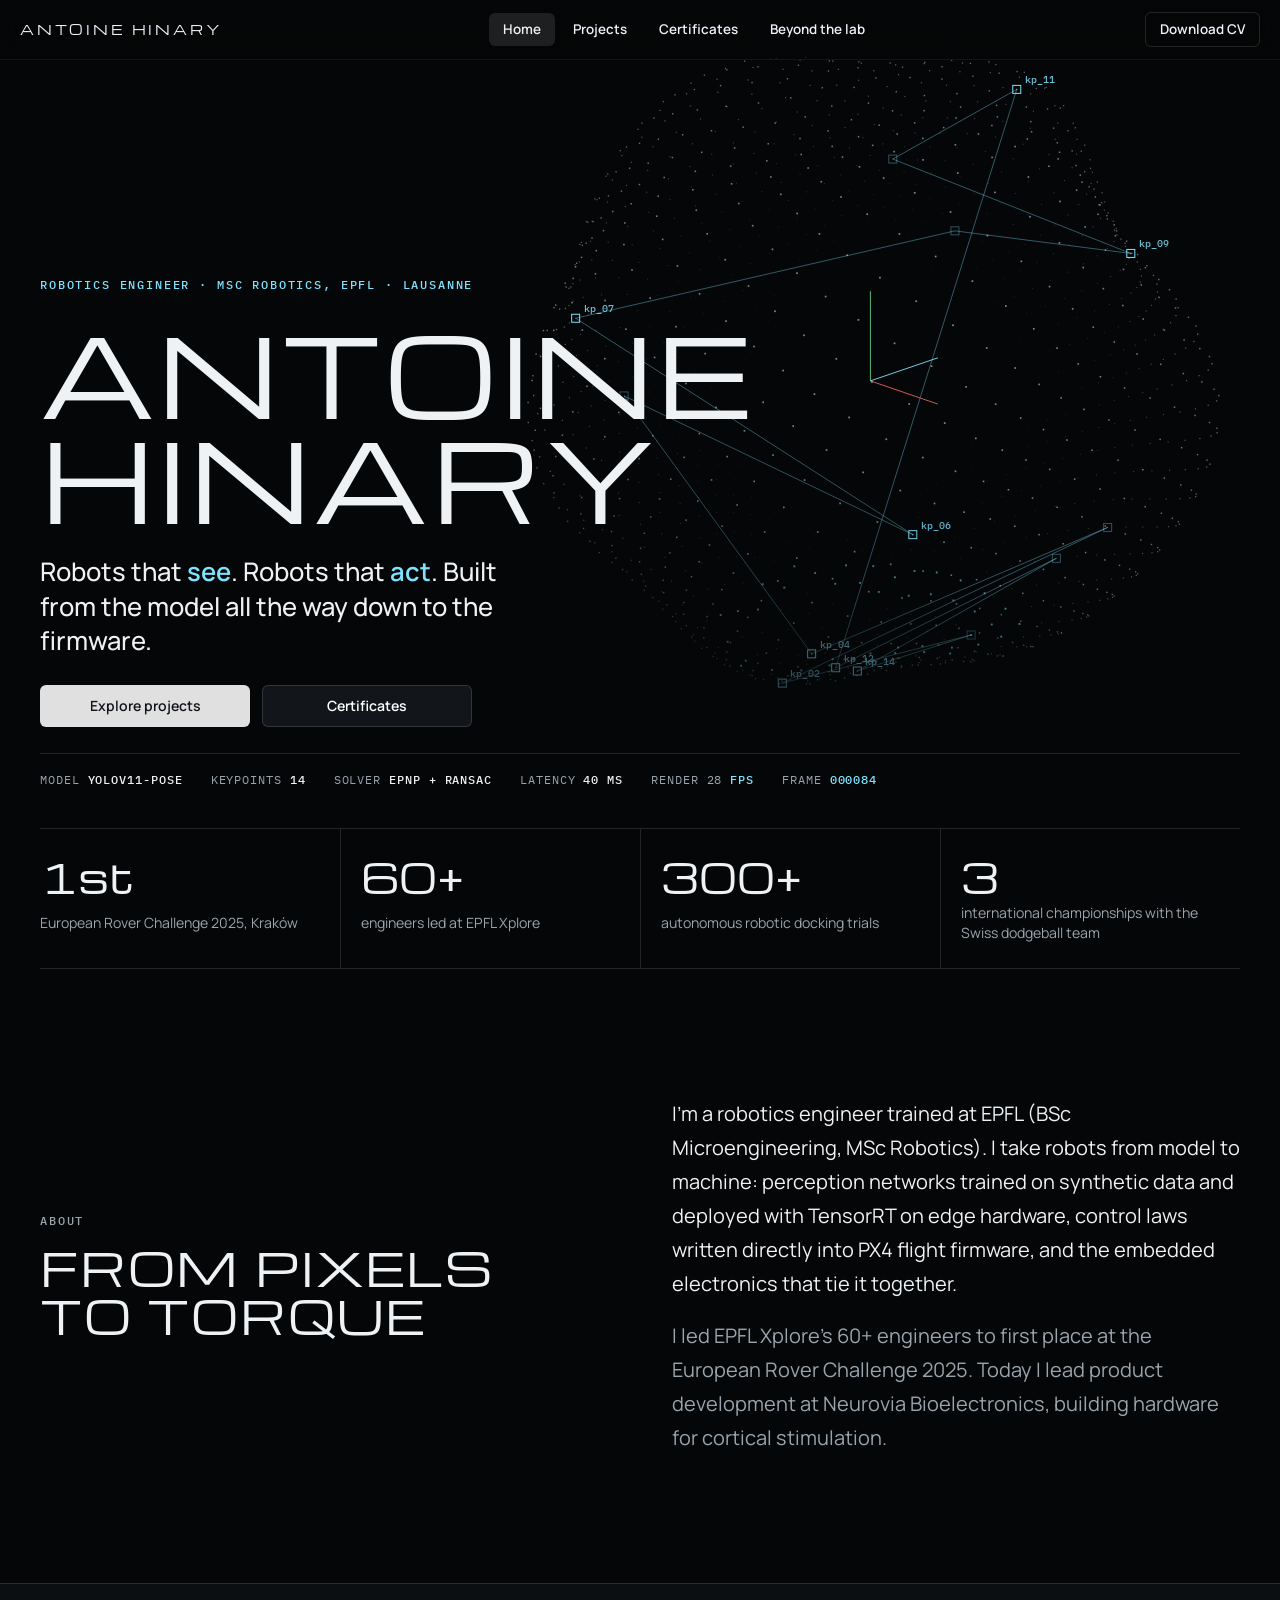
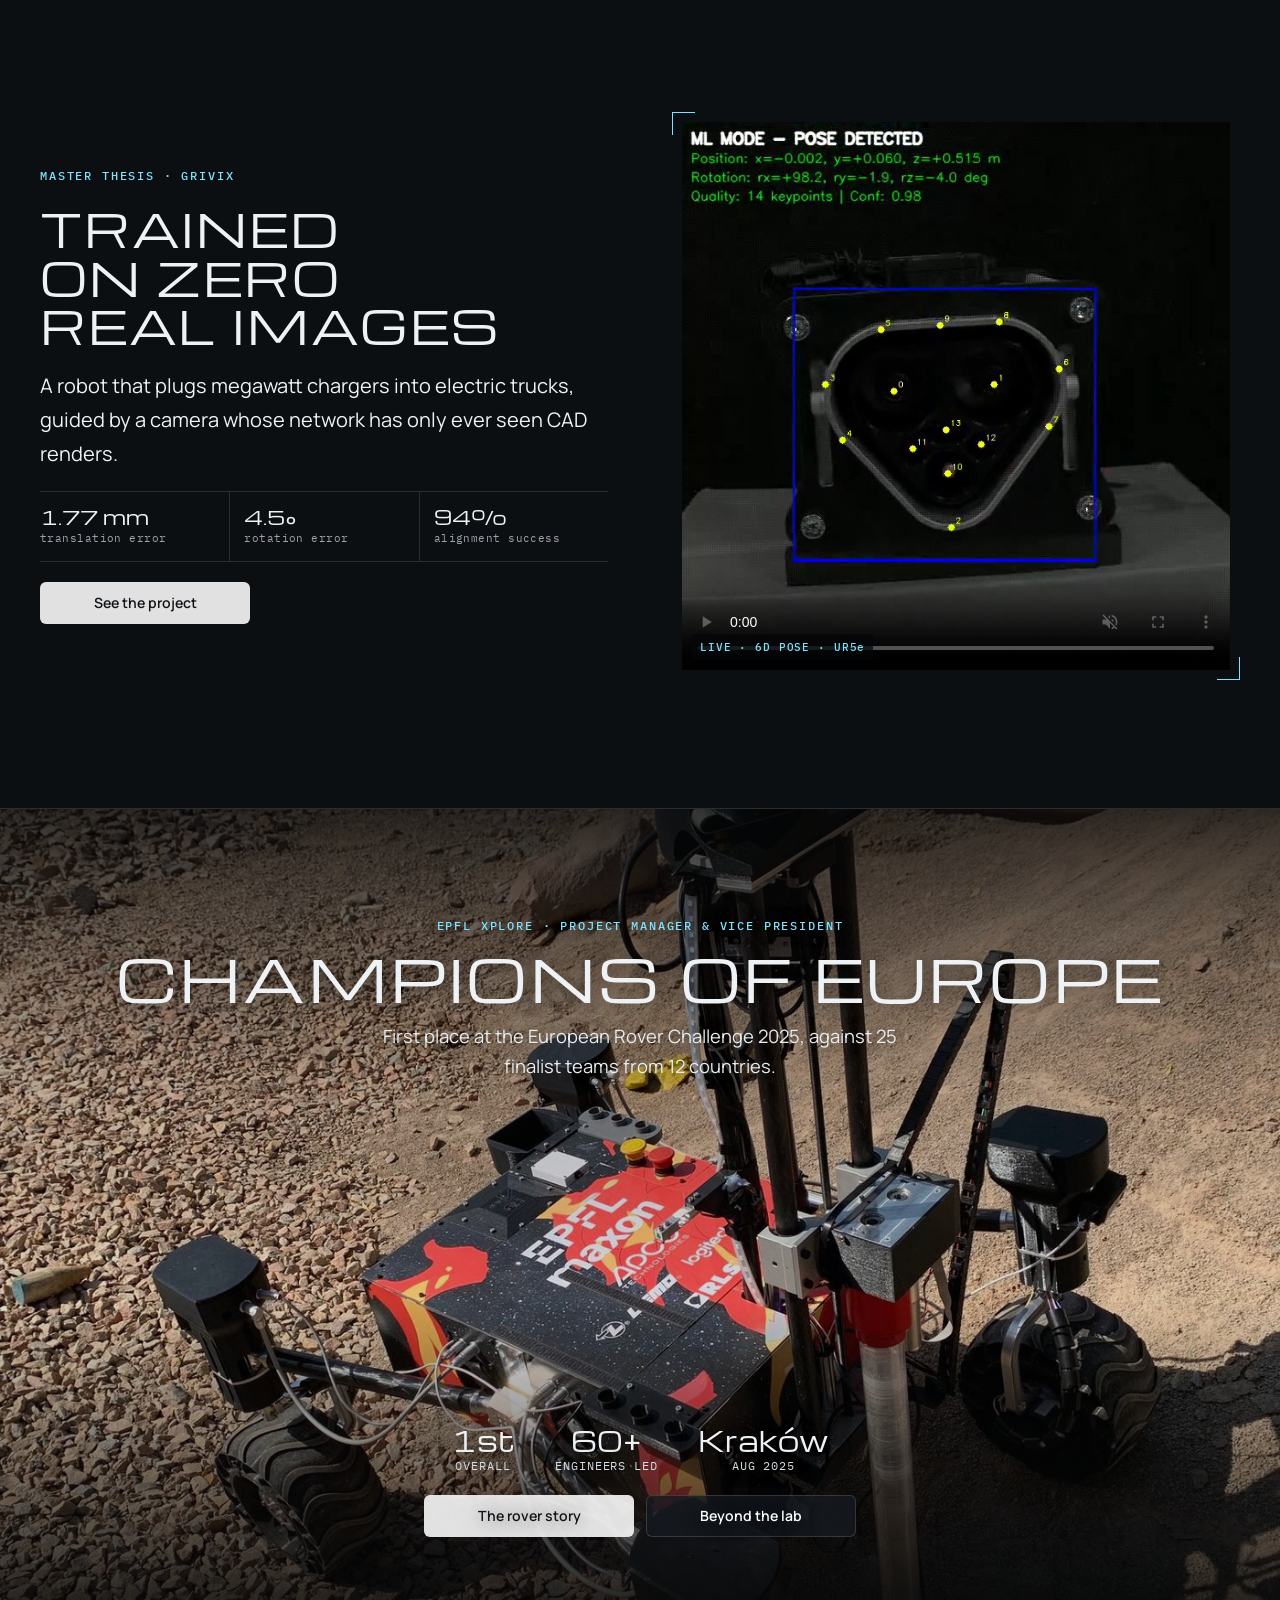
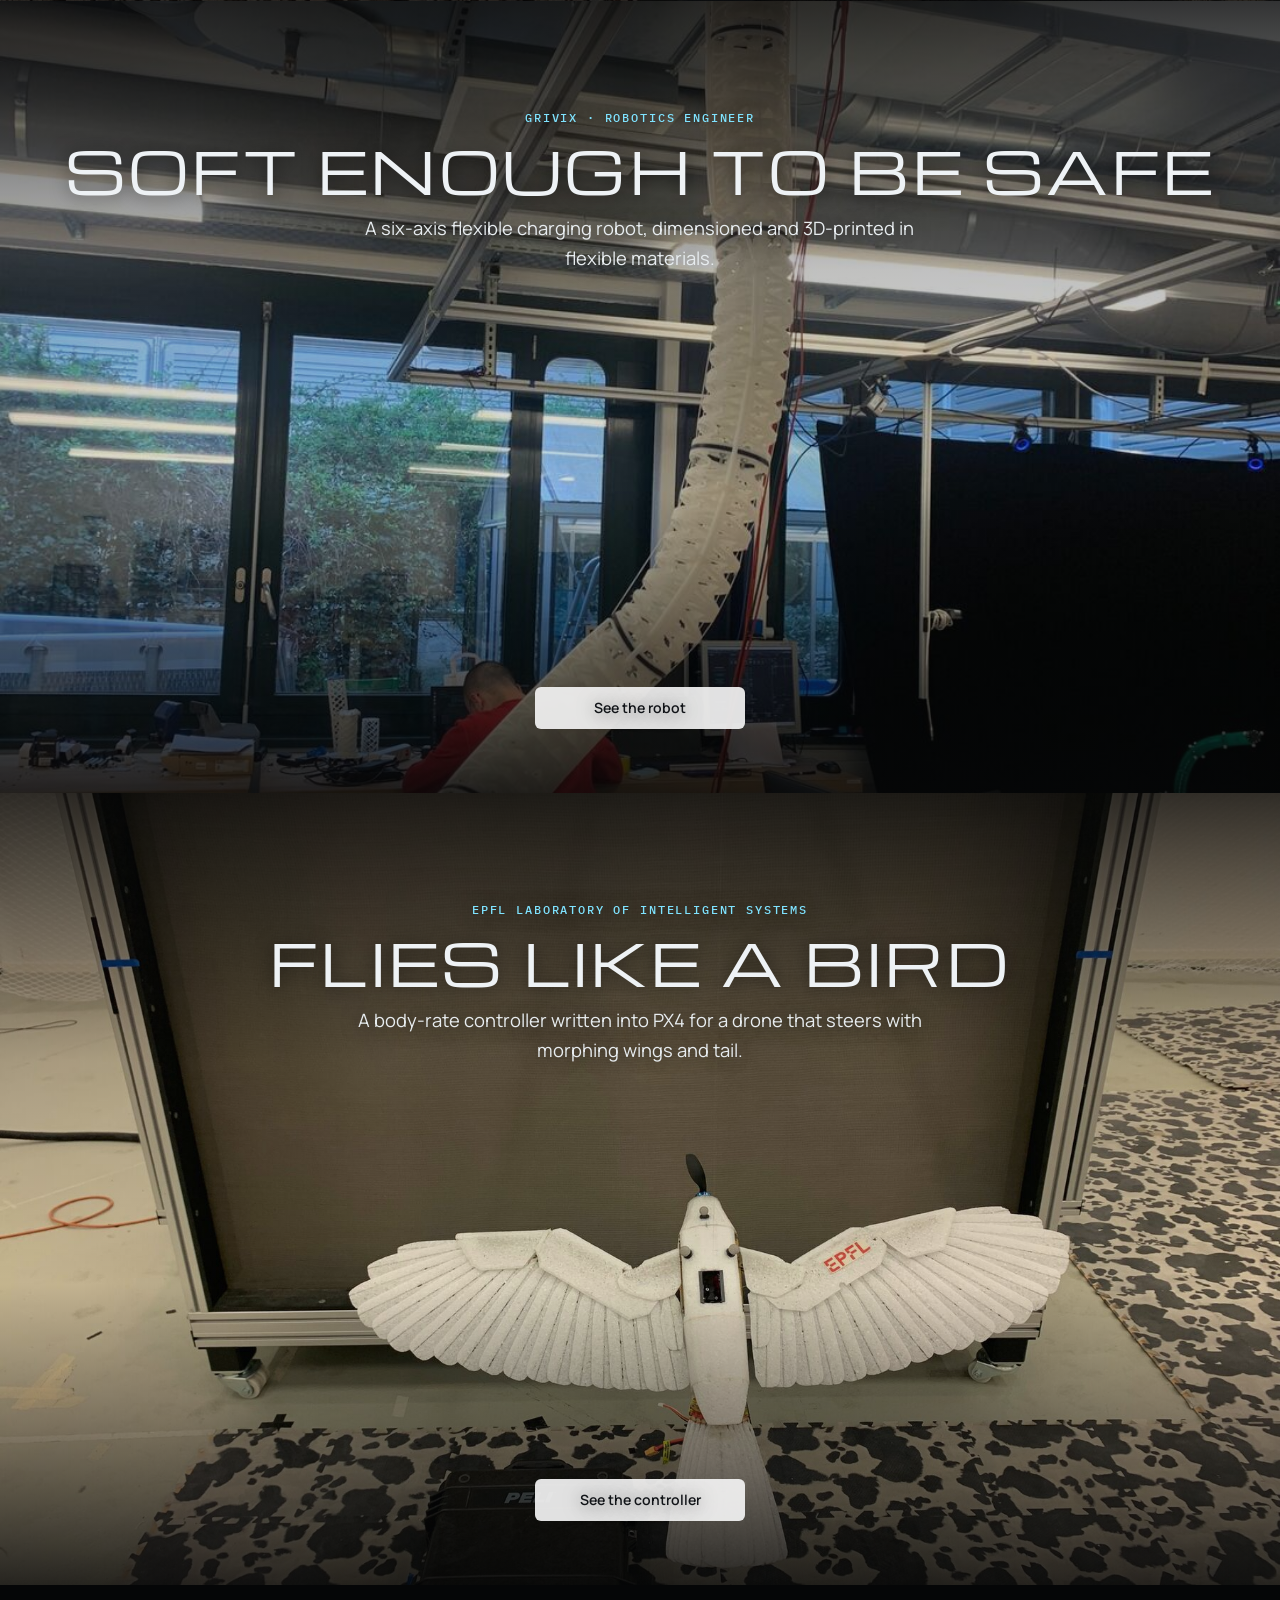
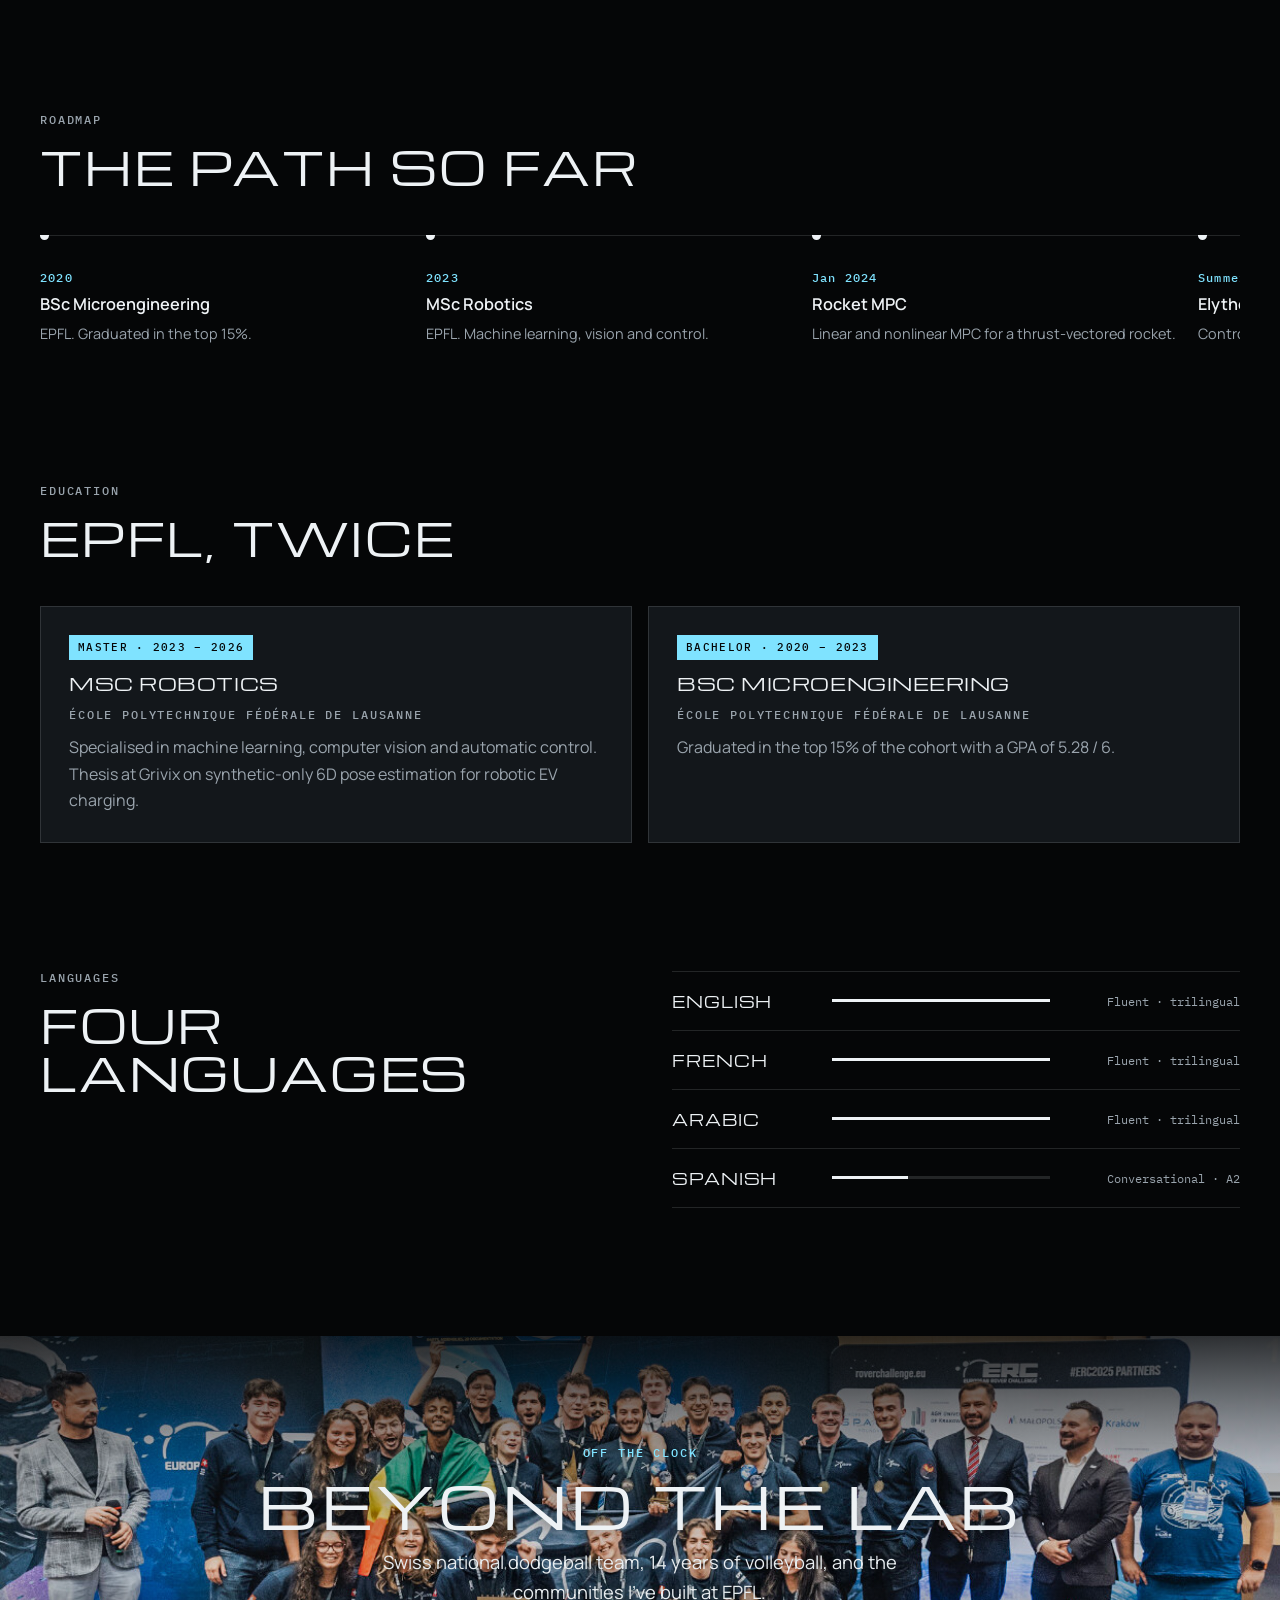
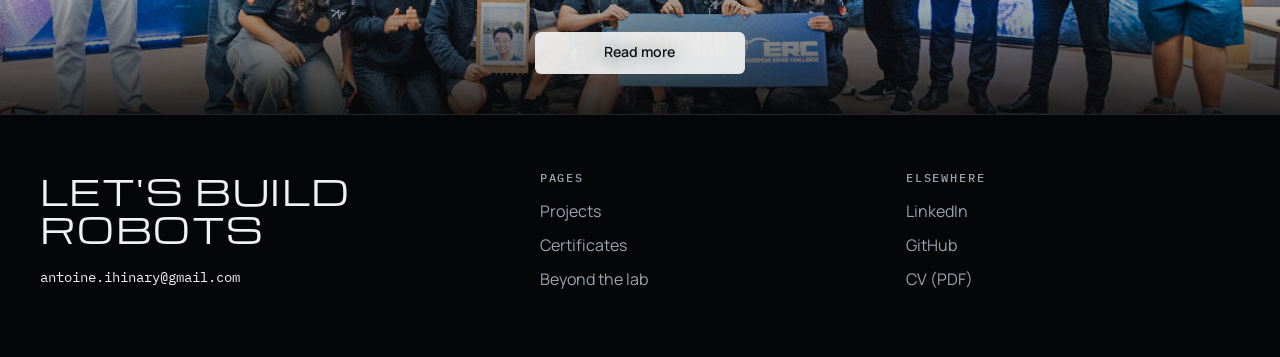
==== commit 9f7cd34c: "fixed language bars" ====
--- a/index.html
+++ b/index.html
@@ -197,9 +197,9 @@
       <h2 class="display">Four languages</h2>
     </div>
     <div class="langs">
-      <div class="lang"><b>English</b><div class="meter"><i style="width:100%"></i></div><span>Fluent · bilingual</span></div>
-      <div class="lang"><b>Arabic</b><div class="meter"><i style="width:100%"></i></div><span>Fluent · native</span></div>
-      <div class="lang"><b>French</b><div class="meter"><i style="width:95%"></i></div><span>Fluent</span></div>
+      <div class="lang"><b>English</b><div class="meter"><i style="width:100%"></i></div><span>Fluent · trilingual</span></div>
+      <div class="lang"><b>French</b><div class="meter"><i style="width:100%"></i></div><span>Fluent · trilingual</span></div>
+      <div class="lang"><b>Arabic</b><div class="meter"><i style="width:100%"></i></div><span>Fluent · trilingual</span></div>
       <div class="lang"><b>Spanish</b><div class="meter"><i style="width:35%"></i></div><span>Conversational · A2</span></div>
     </div>
   </div>
--- a/assets/css/site.css
+++ b/assets/css/site.css
@@ -154,7 +154,7 @@
 
 /* ---------- Languages ---------- */
 .langs{display:grid; gap:0; border-top:1px solid var(--line)}
-.lang{display:grid; grid-template-columns:140px minmax(0,1fr) auto; gap:20px; align-items:center; padding-block:18px; border-bottom:1px solid var(--line)}
+.lang{display:grid; grid-template-columns:140px minmax(0,1fr) 170px; gap:20px; align-items:center; padding-block:18px; border-bottom:1px solid var(--line)}
 .lang b{font:400 .95rem var(--f-display); text-transform:uppercase; letter-spacing:.06em}
 .meter{height:3px; background:var(--line); position:relative}
 .meter i{position:absolute; inset:0 auto 0 0; background:var(--text)}
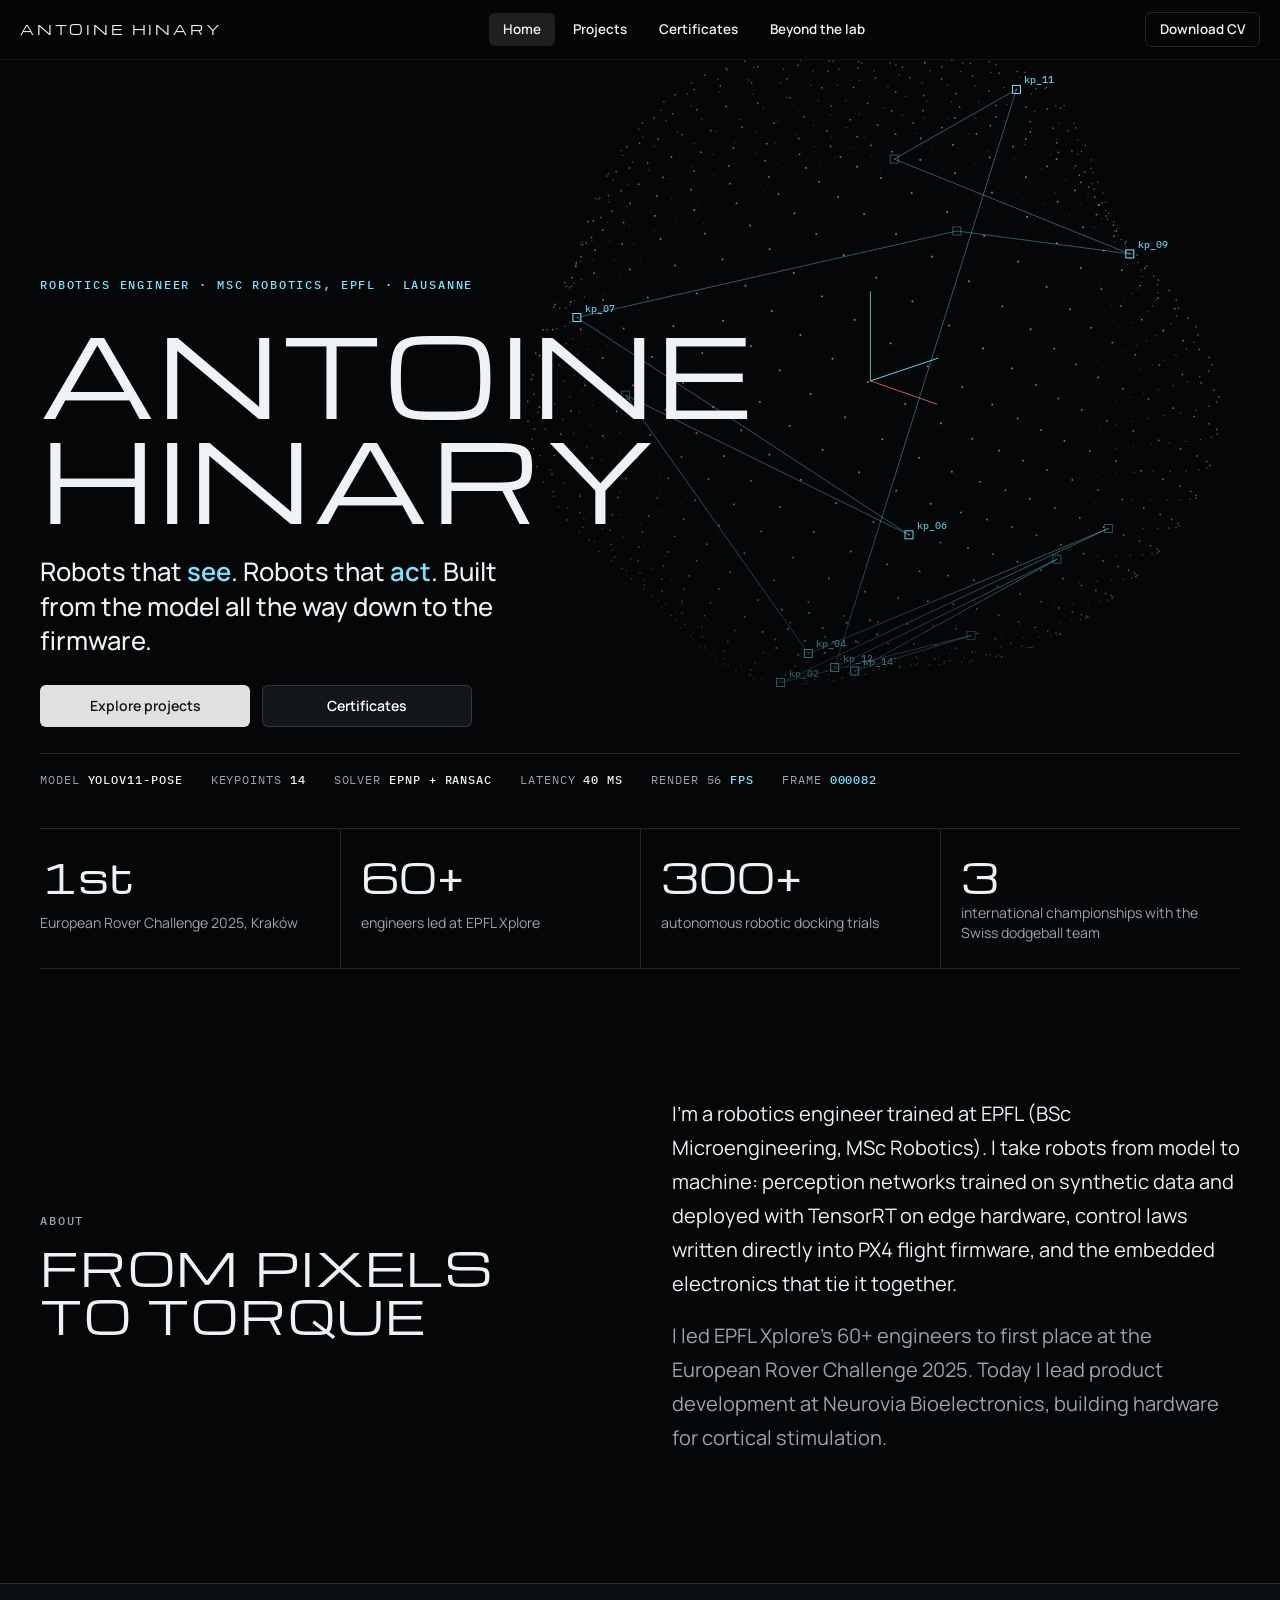
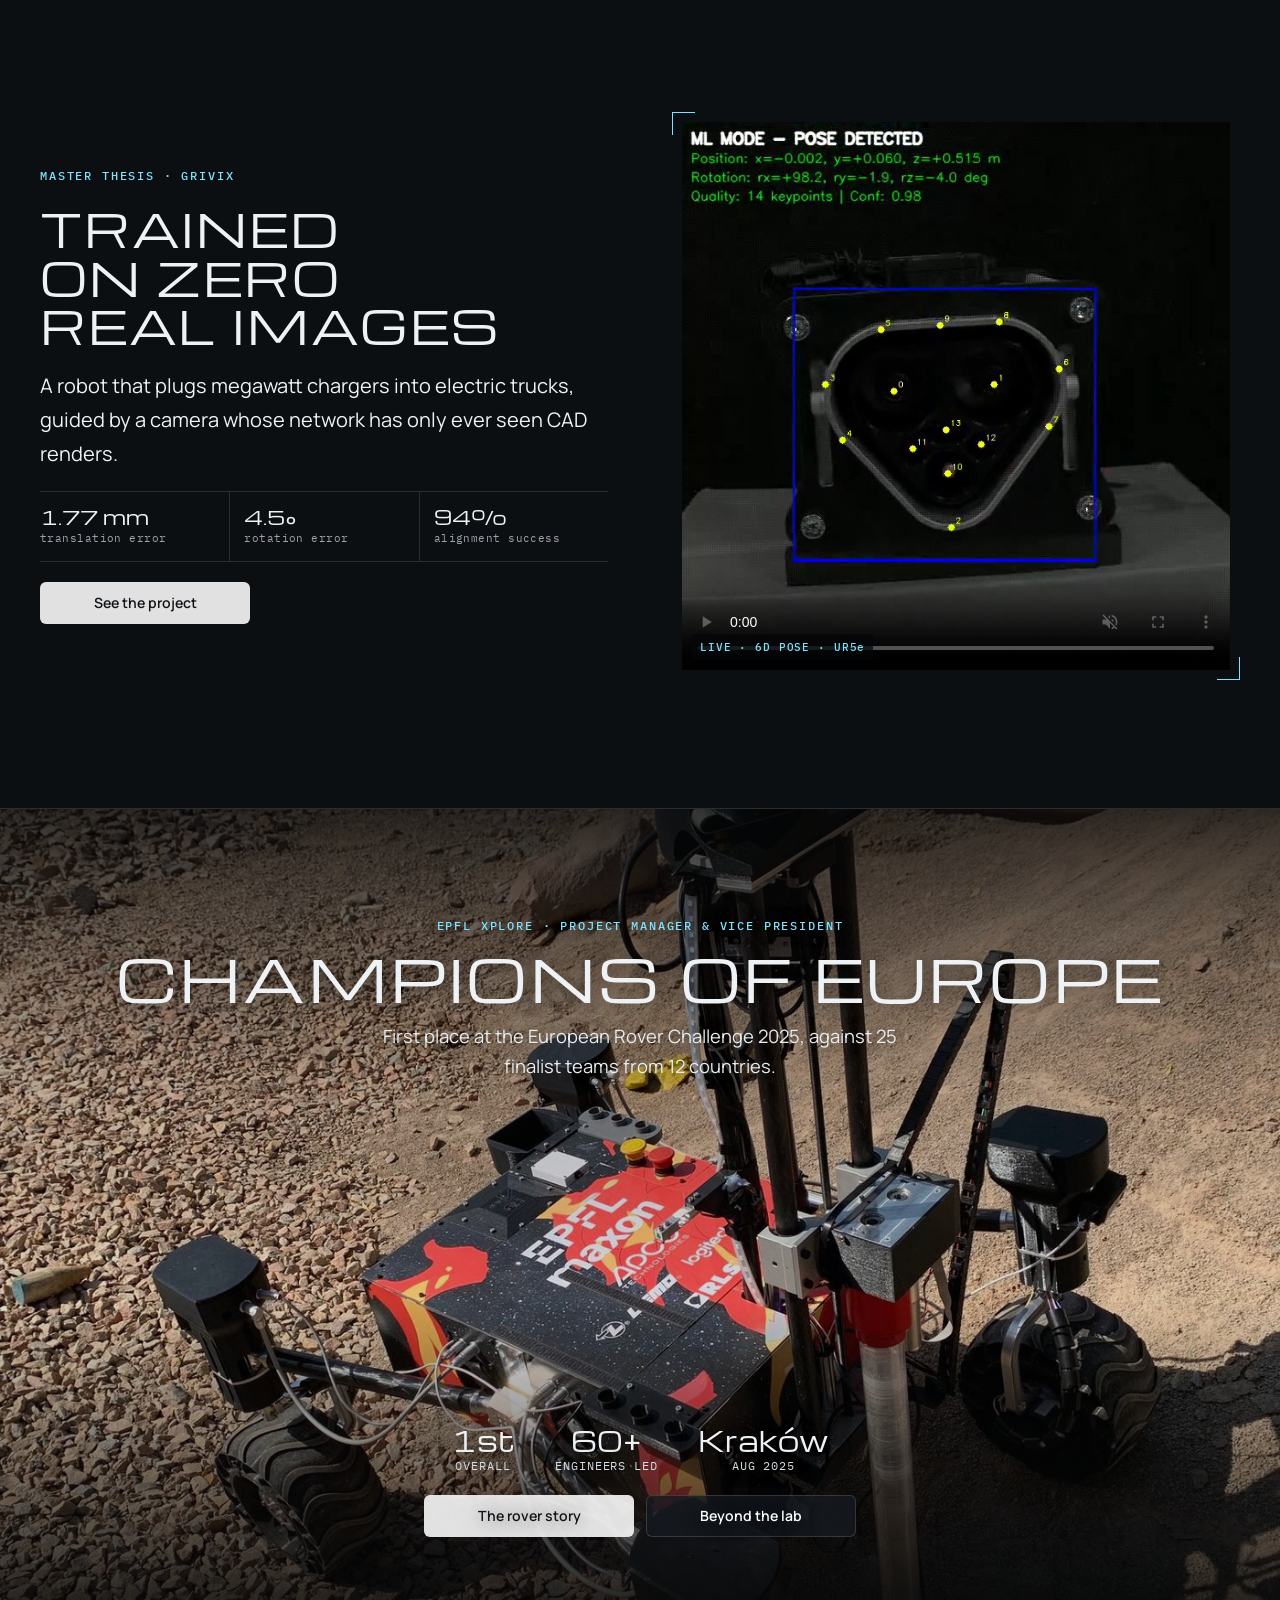
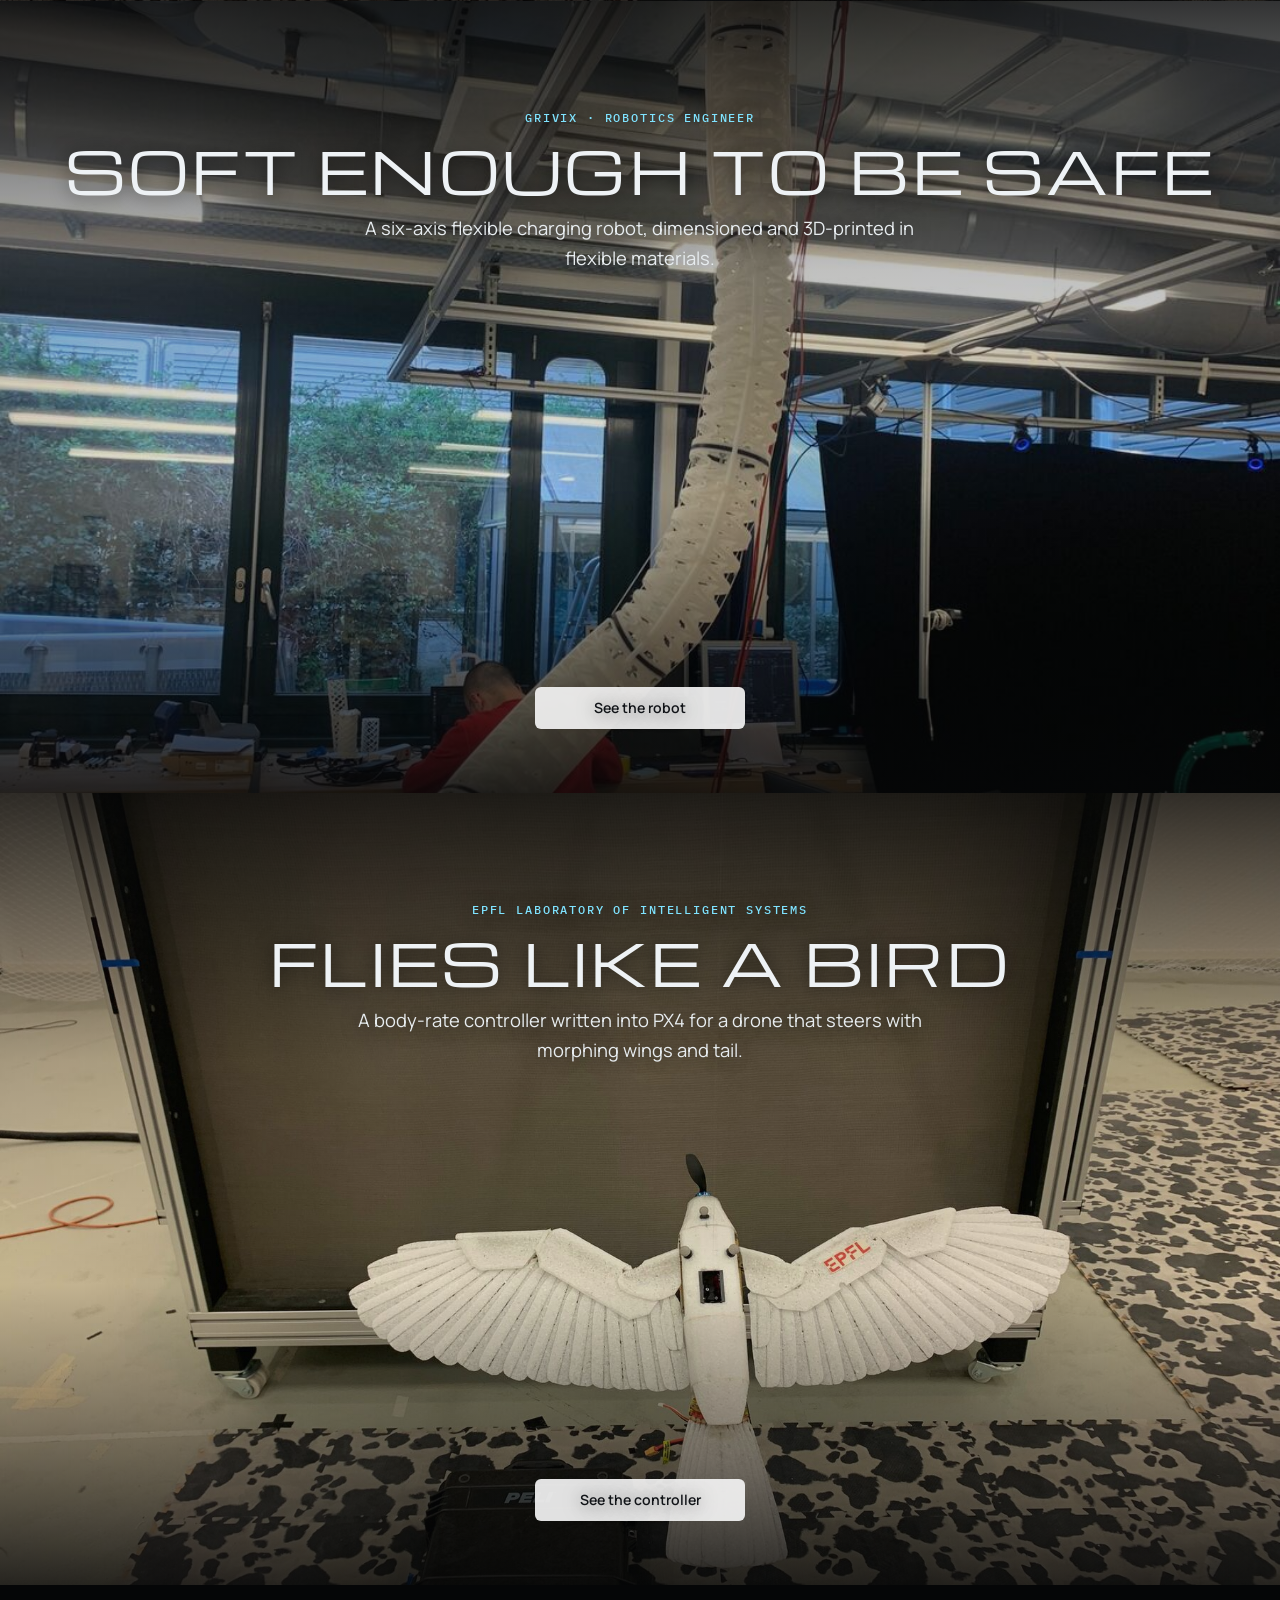
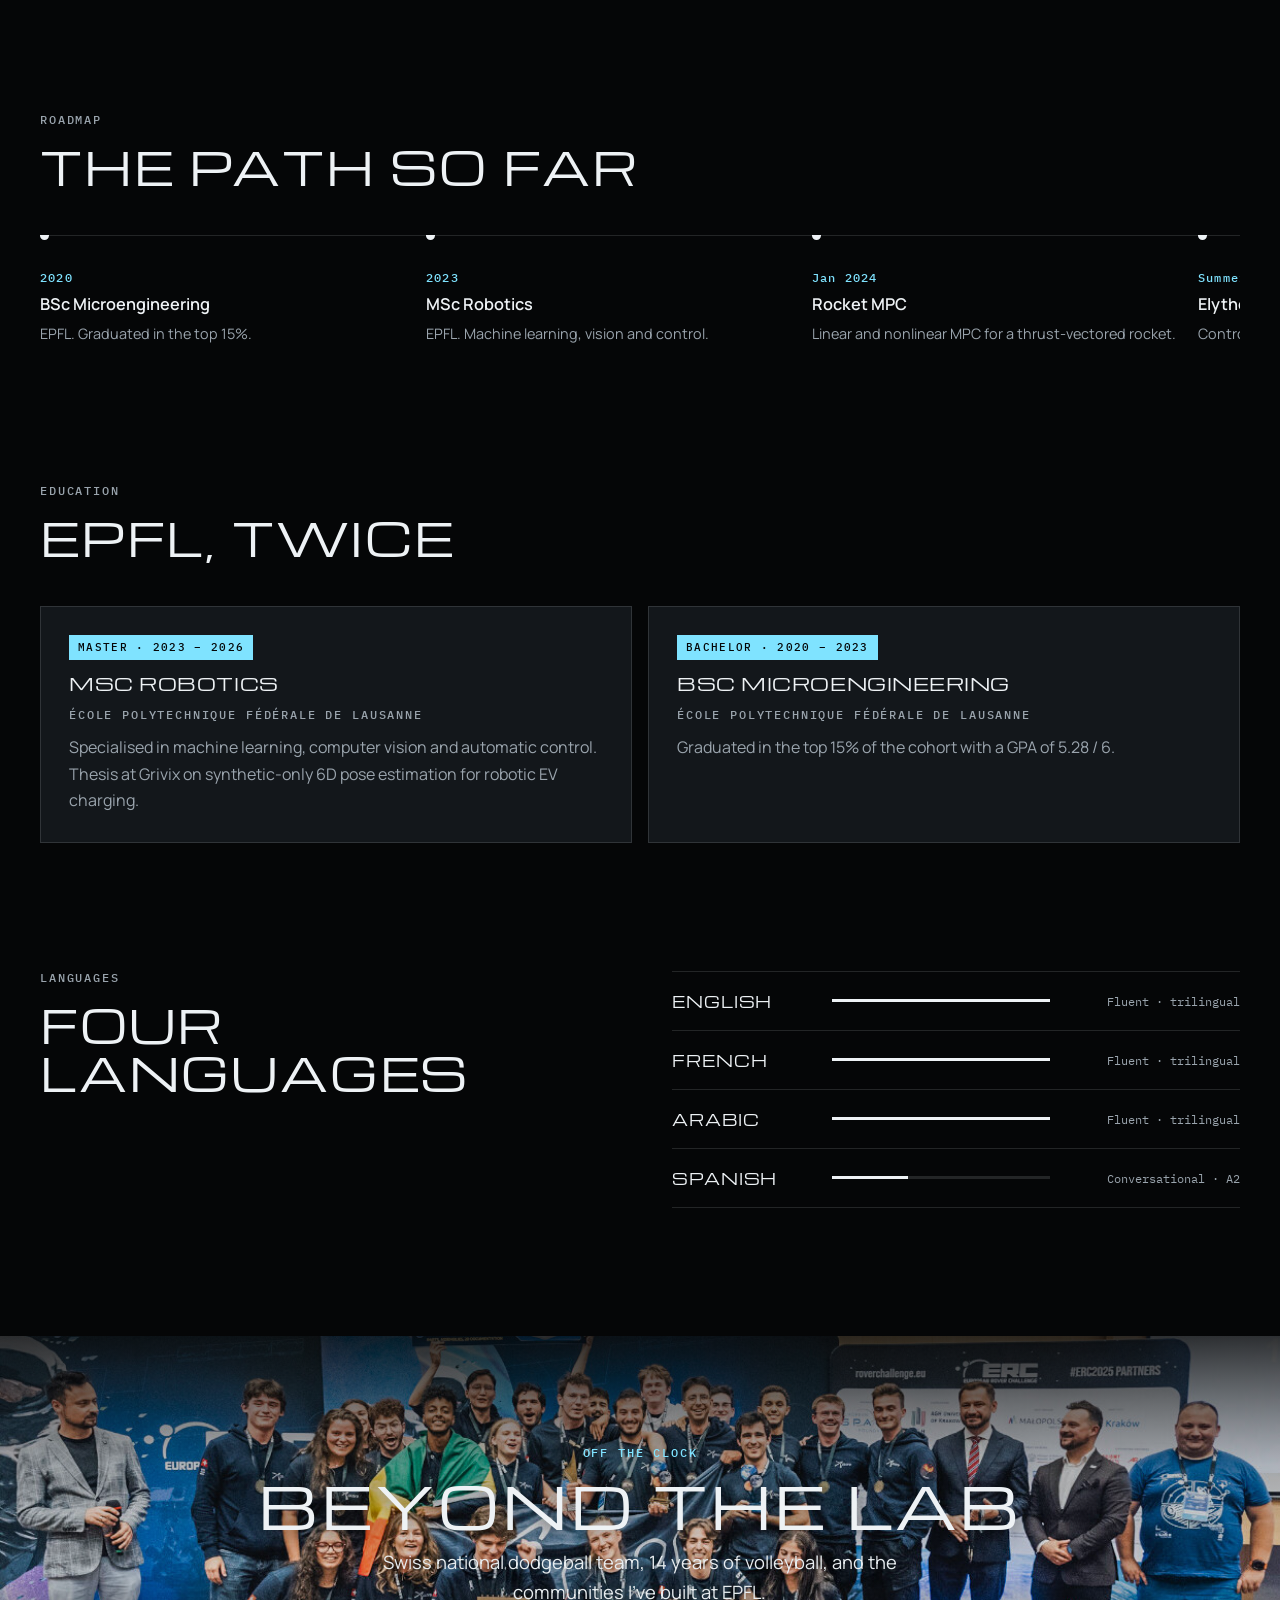
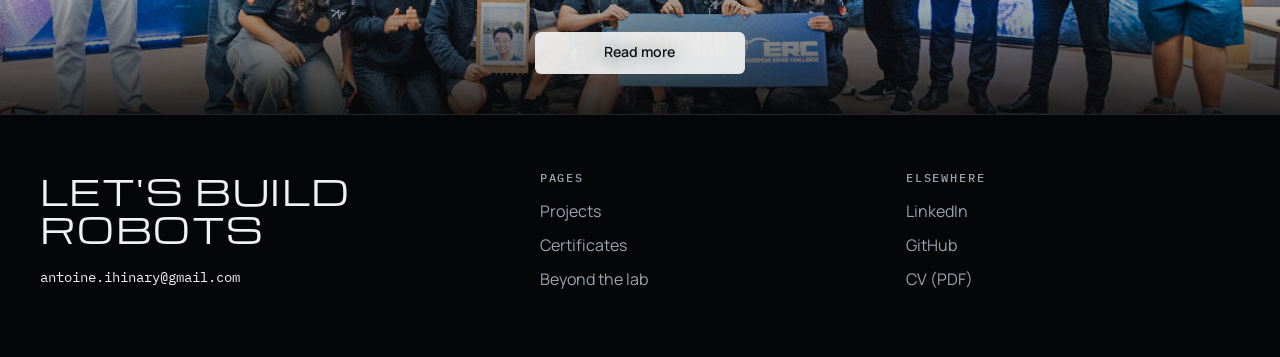
==== commit 3567399e: "Add SkyPilot Agent project and MCP / LLM course certificates" ====
--- a/index.html
+++ b/index.html
@@ -159,6 +159,7 @@
         <li><span class="when">Oct 2025</span><h3>Master thesis</h3><p>Synthetic-only 6D pose and docking.</p></li>
         <li><span class="when">Jan 2026</span><h3>Neurovia</h3><p>VP of Product Development, neurostimulation.</p></li>
         <li><span class="when">May 2026</span><h3>MSc graduated</h3><p>EPFL Robotics.</p></li>
+        <li><span class="when">Oct 2026</span><h3>SkyPilot Agent</h3><p>An LLM agent that flies a drone over MCP.</p></li>
         <li class="next"><span class="when">Next</span><h3>Deep-tech robotics</h3><p>Building toward robots that leave the lab and ship.</p></li>
       </ol>
     </div>
--- a/assets/css/site.css
+++ b/assets/css/site.css
@@ -21,6 +21,7 @@
 html{background:var(--void)}
 body{margin:0; background:var(--void); color:var(--text); font:400 16px/1.65 var(--f-body); -webkit-font-smoothing:antialiased; overflow-x:hidden}
 img{max-width:100%}
+[hidden]{display:none !important}
 a{color:inherit}
 p{margin:0}
 h1,h2,h3,h4{margin:0; font-weight:400; text-wrap:balance}
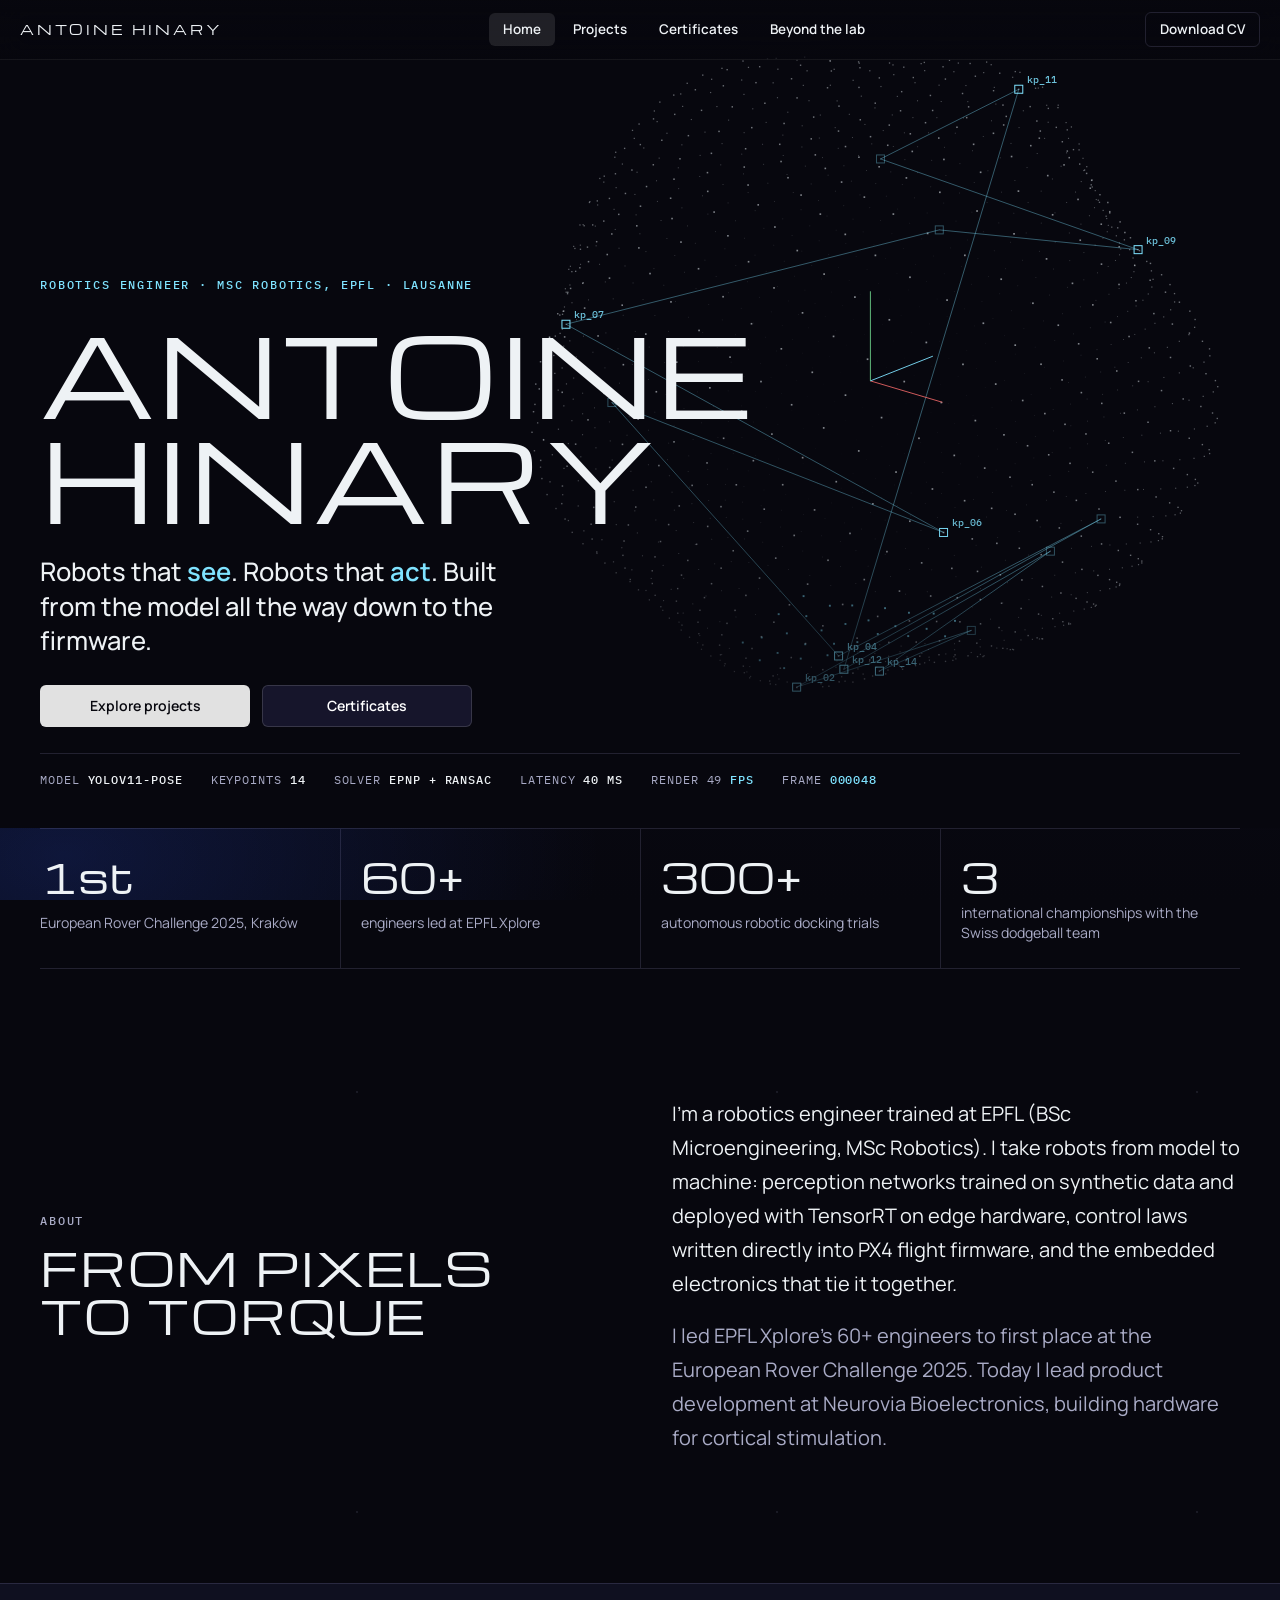
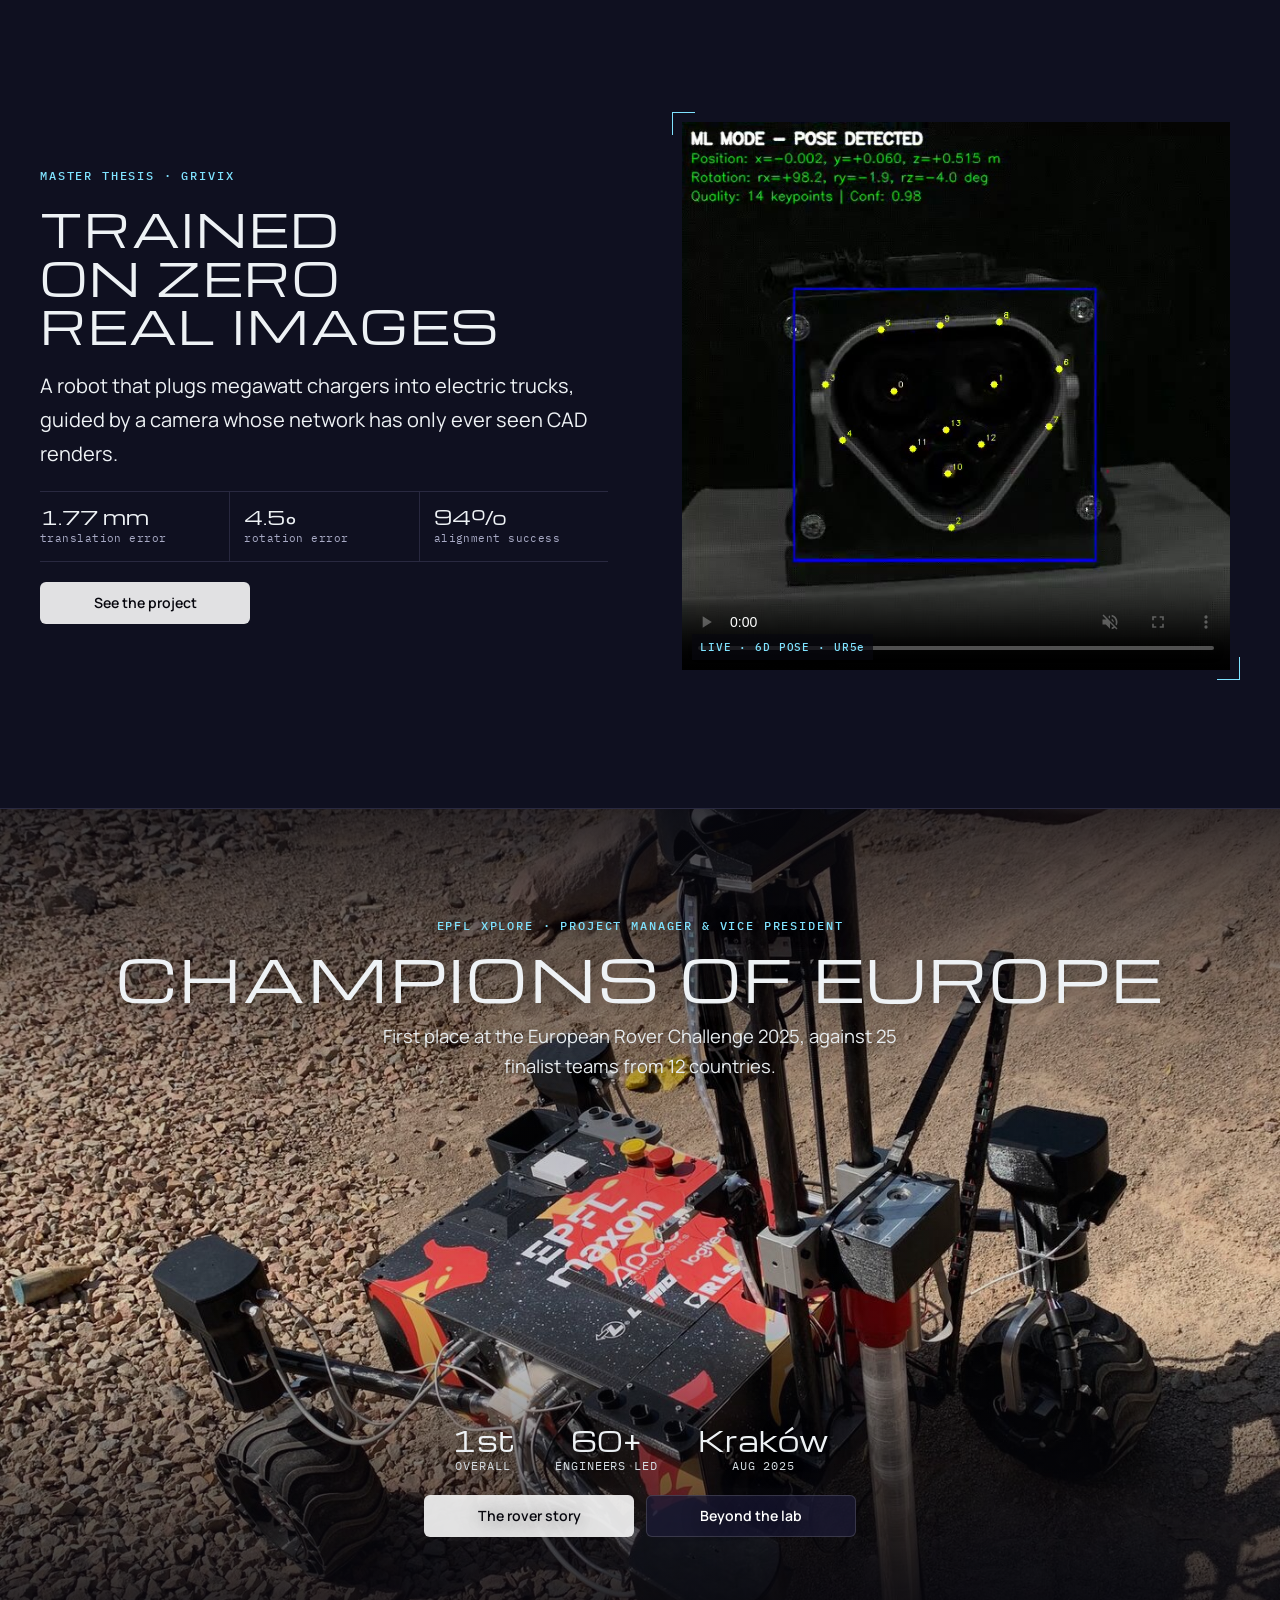
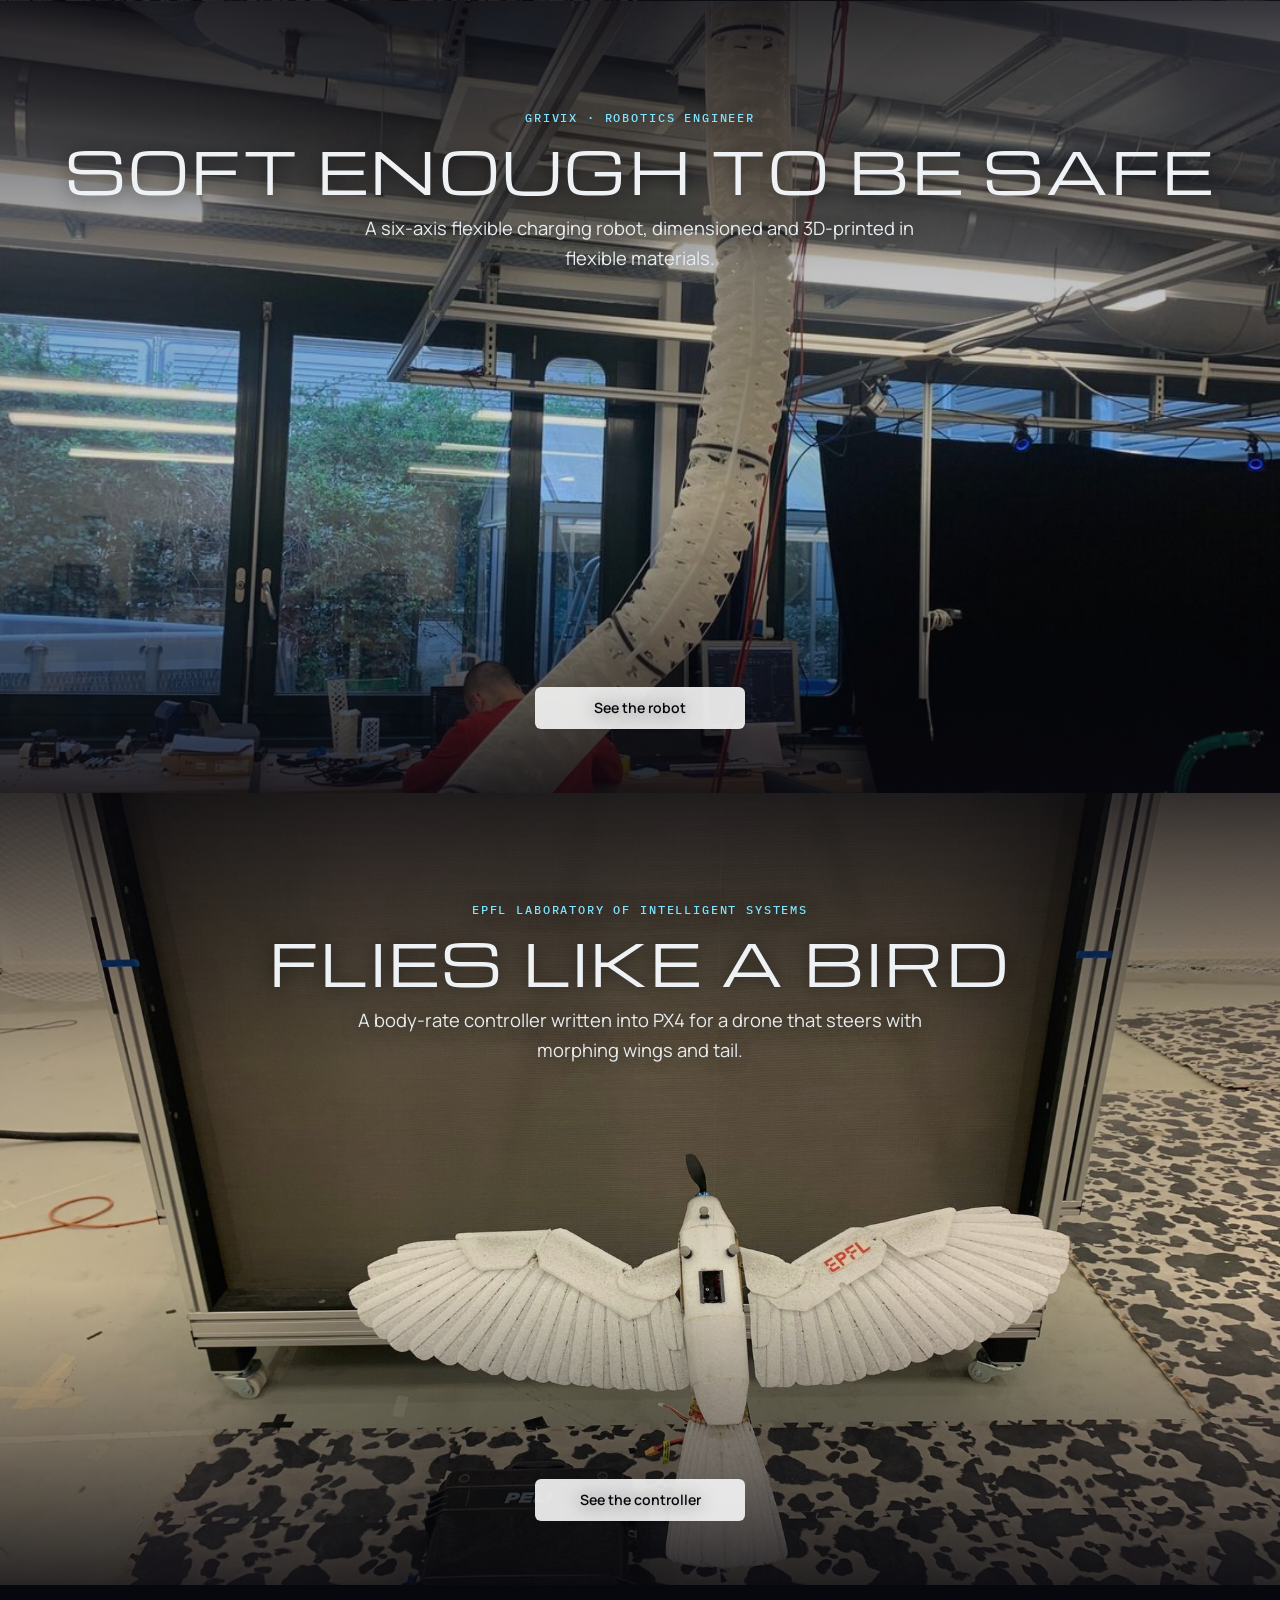
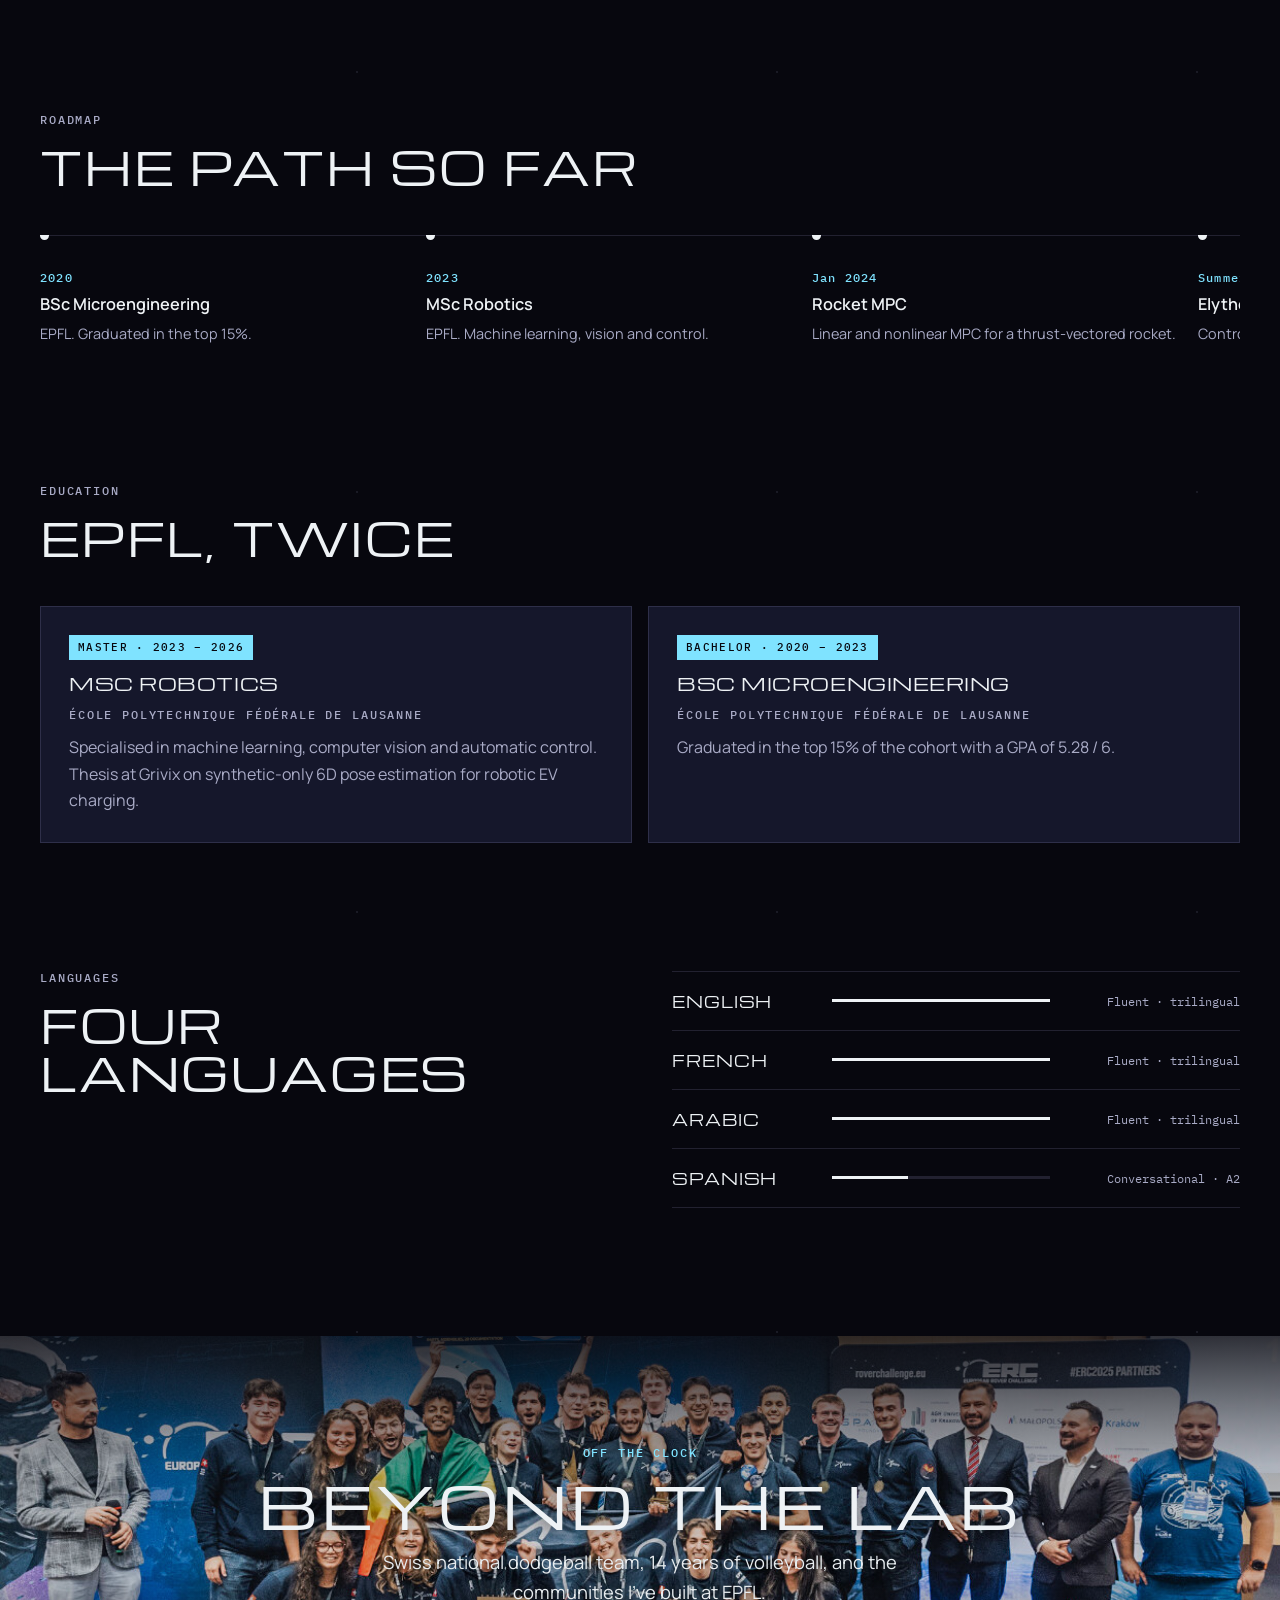
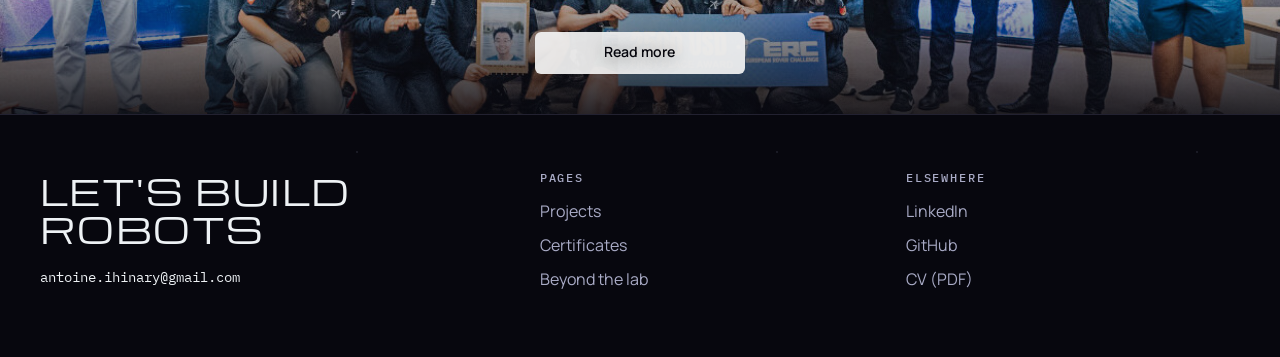
==== commit 1c2b3a2d: "Deep-space nebula theme and cache-busting asset versions Co-Authored-By: Claude Opus 5.5 <noreply@an" ====
--- a/index.html
+++ b/index.html
@@ -9,7 +9,7 @@
 <link rel="preconnect" href="https://fonts.googleapis.com">
 <link rel="preconnect" href="https://fonts.gstatic.com" crossorigin>
 <link rel="stylesheet" href="https://fonts.googleapis.com/css2?family=Michroma&family=Manrope:wght@400;500;600;700&family=IBM+Plex+Mono:wght@400;500&display=swap">
-<link rel="stylesheet" href="assets/css/site.css">
+<link rel="stylesheet" href="assets/css/site.css?v=3">
 </head>
 <body>
 
@@ -232,6 +232,6 @@
   </div>
 </footer>
 
-<script src="assets/js/site.js"></script>
+<script src="assets/js/site.js?v=3"></script>
 </body>
 </html>
--- a/assets/css/site.css
+++ b/assets/css/site.css
@@ -1,12 +1,12 @@
 /* Layout: cinematic, full-bleed dark bands (product-reveal style). Each band = media + one statement + two actions.
    Inner content sits in .wrap with the side gutter. HUD details (mono readouts, corner brackets) carry the robotics identity. */
 :root{
-  --void:#050607;          /* page ground */
-  --panel:#0c0f12;         /* raised bands */
-  --panel-2:#13171b;       /* cards */
-  --line:rgba(236,242,247,.13);
+  --void:#07070e;          /* page ground: deep space */
+  --panel:#0f1020;         /* raised bands */
+  --panel-2:#15172b;       /* cards */
+  --line:rgba(200,190,255,.14);
   --text:#eef2f5;
-  --dim:#9aa4ad;
+  --dim:#a9abc6;
   --ice:#7fe3ff;           /* perception / keypoint accent */
   --ice-soft:rgba(127,227,255,.12);
   --f-display:"Michroma","Eurostile","Arial Black",sans-serif;
@@ -18,8 +18,14 @@
   color-scheme:dark;
 }
 *{box-sizing:border-box}
+/* Nebula: violet / deep blue / magenta glows over near-black, fixed so it reads as one sky while scrolling */
+html::before{content:""; position:fixed; inset:0; z-index:-2; pointer-events:none; background:
+  radial-gradient(70% 55% at 85% 5%, rgba(124,77,255,.22), transparent 70%),
+  radial-gradient(60% 50% at 5% 95%, rgba(47,91,255,.18), transparent 70%),
+  radial-gradient(45% 35% at 55% 55%, rgba(190,60,220,.07), transparent 70%),
+  linear-gradient(180deg, #07070e, #0b0a18 55%, #07070e)}
 html{background:var(--void)}
-body{margin:0; background:var(--void); color:var(--text); font:400 16px/1.65 var(--f-body); -webkit-font-smoothing:antialiased; overflow-x:hidden}
+body{margin:0; background:radial-gradient(1px 1px at 20% 30%, rgba(255,255,255,.55), transparent 60%), radial-gradient(1px 1px at 70% 15%, rgba(255,255,255,.4), transparent 60%), radial-gradient(1.5px 1.5px at 85% 60%, rgba(200,210,255,.45), transparent 60%), radial-gradient(1px 1px at 40% 80%, rgba(255,255,255,.35), transparent 60%), radial-gradient(1px 1px at 10% 65%, rgba(220,200,255,.4), transparent 60%); background-size:420px 420px; color:var(--text); font:400 16px/1.65 var(--f-body); -webkit-font-smoothing:antialiased; overflow-x:hidden}
 img{max-width:100%}
 [hidden]{display:none !important}
 a{color:inherit}
@@ -35,11 +41,11 @@
 .muted{color:var(--dim)}
 
 /* ---------- Navigation ---------- */
-body::before{content:""; position:fixed; inset:0 0 auto; height:env(safe-area-inset-top,0px); z-index:60; background:rgba(5,6,7,.85)}
+body::before{content:""; position:fixed; inset:0 0 auto; height:env(safe-area-inset-top,0px); z-index:60; background:rgba(7,7,14,.85)}
 .nav{position:fixed; top:env(safe-area-inset-top,0px); left:0; right:0; z-index:50; height:var(--nav-h);
   display:flex; align-items:center; justify-content:space-between; gap:16px;
   padding-left:var(--gut-l); padding-right:var(--gut-r);
-  background:linear-gradient(rgba(5,6,7,.78), rgba(5,6,7,.45)); backdrop-filter:blur(14px); -webkit-backdrop-filter:blur(14px);
+  background:linear-gradient(rgba(7,7,14,.78), rgba(7,7,14,.45)); backdrop-filter:blur(14px); -webkit-backdrop-filter:blur(14px);
   border-bottom:1px solid rgba(255,255,255,.06)}
 .brand{font:400 .8rem/1 var(--f-display); letter-spacing:.22em; text-decoration:none; white-space:nowrap}
 .nav-links{display:flex; gap:4px}
@@ -52,7 +58,7 @@
   .menu-btn{display:block}
   .nav-cv{display:none}
   .nav-links{position:fixed; top:calc(var(--nav-h) + env(safe-area-inset-top,0px)); left:0; right:0; flex-direction:column; gap:0;
-    background:rgba(8,10,12,.97); border-bottom:1px solid var(--line); padding:8px var(--gut-r) 16px var(--gut-l)}
+    background:rgba(7,7,14,.97); border-bottom:1px solid var(--line); padding:8px var(--gut-r) 16px var(--gut-l)}
   .nav-links a{padding:14px 4px; font-size:1rem; border-radius:0; border-bottom:1px solid var(--line)}
   .nav:not(.open) .nav-links{display:none}
 }
@@ -61,10 +67,10 @@
 .actions{display:flex; flex-wrap:wrap; gap:12px}
 .btn{display:inline-flex; align-items:center; justify-content:center; min-width:210px; height:42px; padding:0 22px; border-radius:6px;
   font:600 .88rem/1 var(--f-body); text-decoration:none; transition:background .2s, color .2s, border-color .2s; border:1px solid transparent; cursor:pointer}
-.btn.light{background:rgba(244,244,244,.92); color:#111418}
+.btn.light{background:rgba(244,244,244,.92); color:#07070e}
 .btn.light:hover{background:#fff}
-.btn.dark{background:rgba(23,26,32,.78); color:#fff; border-color:rgba(255,255,255,.14)}
-.btn.dark:hover{background:rgba(40,44,52,.9)}
+.btn.dark{background:rgba(28,26,52,.78); color:#fff; border-color:rgba(255,255,255,.14)}
+.btn.dark:hover{background:rgba(45,74,135,.9)}
 .btn.ghost{background:transparent; color:var(--text); border-color:var(--line); min-width:0}
 .btn.ghost:hover{border-color:var(--ice); color:var(--ice)}
 @media (max-width:480px){ .actions .btn{flex:1 1 100%; min-width:0} }
@@ -73,7 +79,7 @@
 /* ---------- Hero ---------- */
 .hero{position:relative; min-height:min(92svh,920px); display:grid; align-items:end; overflow:hidden; background:var(--void); isolation:isolate}
 .hero canvas{position:absolute; inset:0; width:100%; height:100%; z-index:-2}
-.hero::after{content:""; position:absolute; inset:0; z-index:-1; background:radial-gradient(120% 80% at 20% 90%, rgba(5,6,7,.9), rgba(5,6,7,0) 60%), linear-gradient(transparent 70%, var(--void))}
+.hero::after{content:""; position:absolute; inset:0; z-index:-1; background:radial-gradient(120% 80% at 20% 90%, rgba(7,7,14,.9), rgba(7,7,14,0) 60%), linear-gradient(transparent 70%, var(--void))}
 .hero-inner{padding-block:calc(var(--nav-h) + 80px) 40px; display:grid; gap:26px; width:100%}
 .hero h1{font-size:clamp(2.6rem,8.4vw,7.4rem); line-height:.98; letter-spacing:.02em}
 .hero .tag{font:500 clamp(1.1rem,2.2vw,1.6rem)/1.35 var(--f-body); max-width:30ch}
@@ -111,7 +117,7 @@
 /* Full-bleed feature band */
 .band{position:relative; min-height:min(88svh,860px); display:grid; grid-template-rows:auto 1fr auto; overflow:hidden; isolation:isolate}
 .band > img, .band > video{position:absolute; inset:0; width:100%; height:100%; object-fit:cover; z-index:-2}
-.band::after{content:""; position:absolute; inset:0; z-index:-1; background:linear-gradient(rgba(5,6,7,.82), rgba(5,6,7,.25) 34%, rgba(5,6,7,.1) 62%, rgba(5,6,7,.85))}
+.band::after{content:""; position:absolute; inset:0; z-index:-1; background:linear-gradient(rgba(7,7,14,.82), rgba(7,7,14,.25) 34%, rgba(7,7,14,.1) 62%, rgba(7,7,14,.85))}
 .band .top, .band .bottom{text-shadow:0 1px 18px rgba(0,0,0,.55)}
 .band .top{padding-block:clamp(70px,10vw,110px) 0; text-align:center; display:grid; gap:12px; justify-items:center}
 .band h2{font-size:clamp(1.7rem,4.6vw,3.6rem)}
@@ -130,7 +136,7 @@
 .frame::before{top:0; left:0; border-width:1.5px 0 0 1.5px}
 .frame::after{bottom:0; right:0; border-width:0 1.5px 1.5px 0}
 .frame img, .frame video{display:block; width:100%; height:auto; background:var(--panel)}
-.frame .readout{position:absolute; left:20px; bottom:20px; font:500 .68rem/1.3 var(--f-mono); letter-spacing:.08em; color:var(--ice); background:rgba(5,6,7,.72); padding:6px 8px}
+.frame .readout{position:absolute; left:20px; bottom:20px; font:500 .68rem/1.3 var(--f-mono); letter-spacing:.08em; color:var(--ice); background:rgba(7,7,14,.72); padding:6px 8px}
 
 /* ---------- Roadmap ---------- */
 .roadmap{overflow-x:auto; scroll-snap-type:x mandatory; padding-bottom:12px; scrollbar-width:thin}
